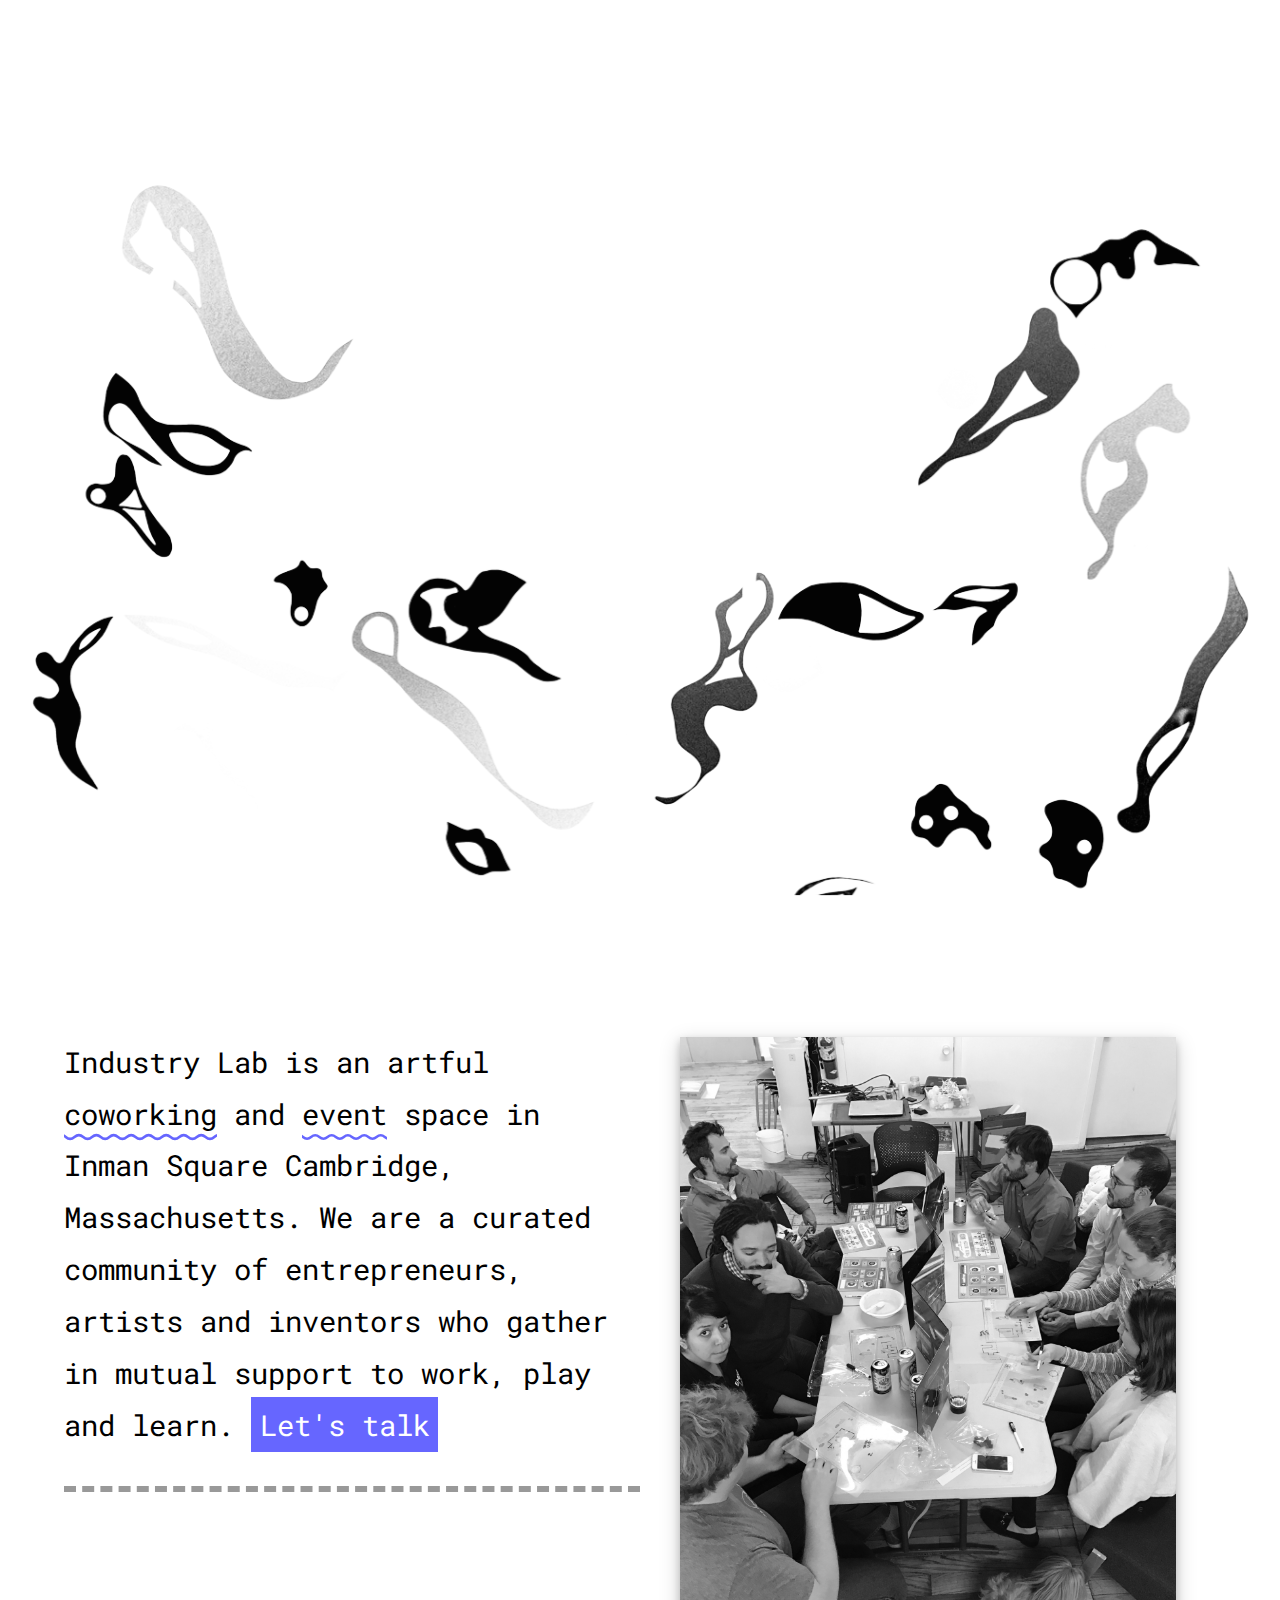
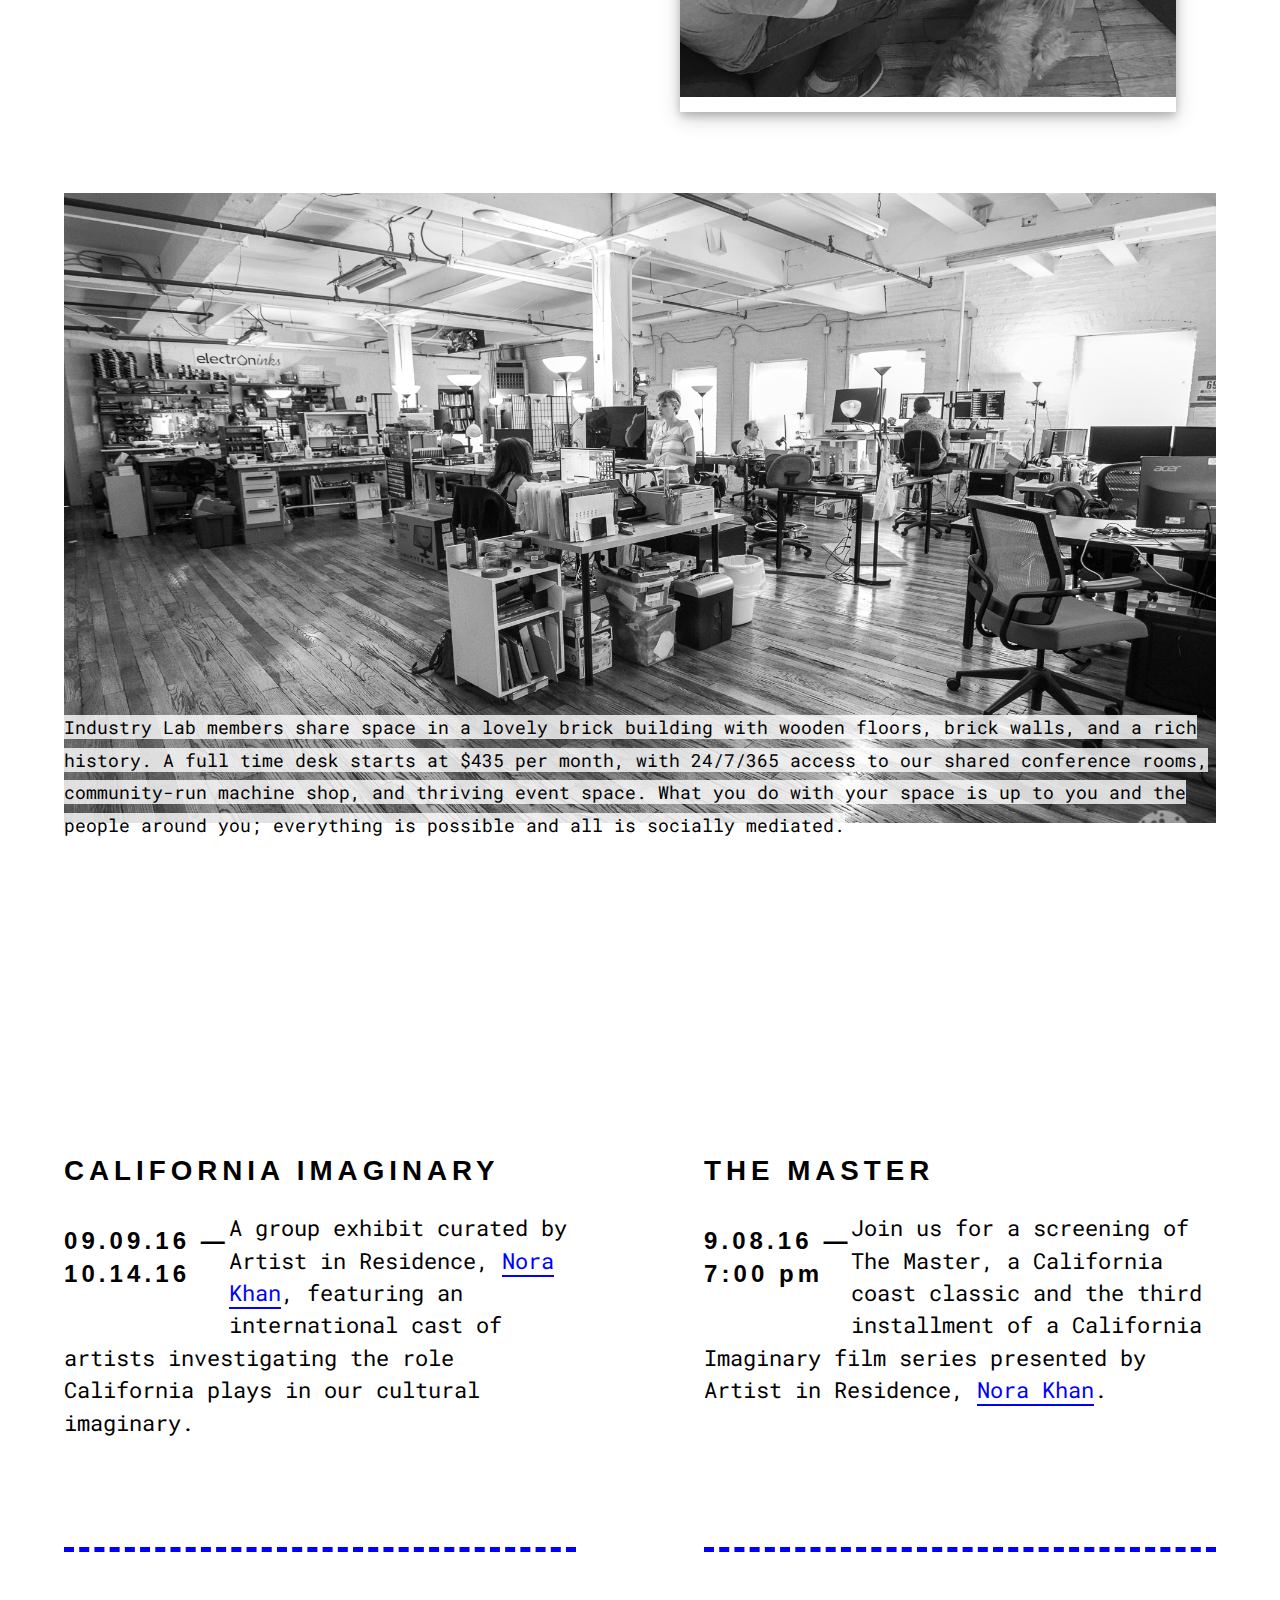
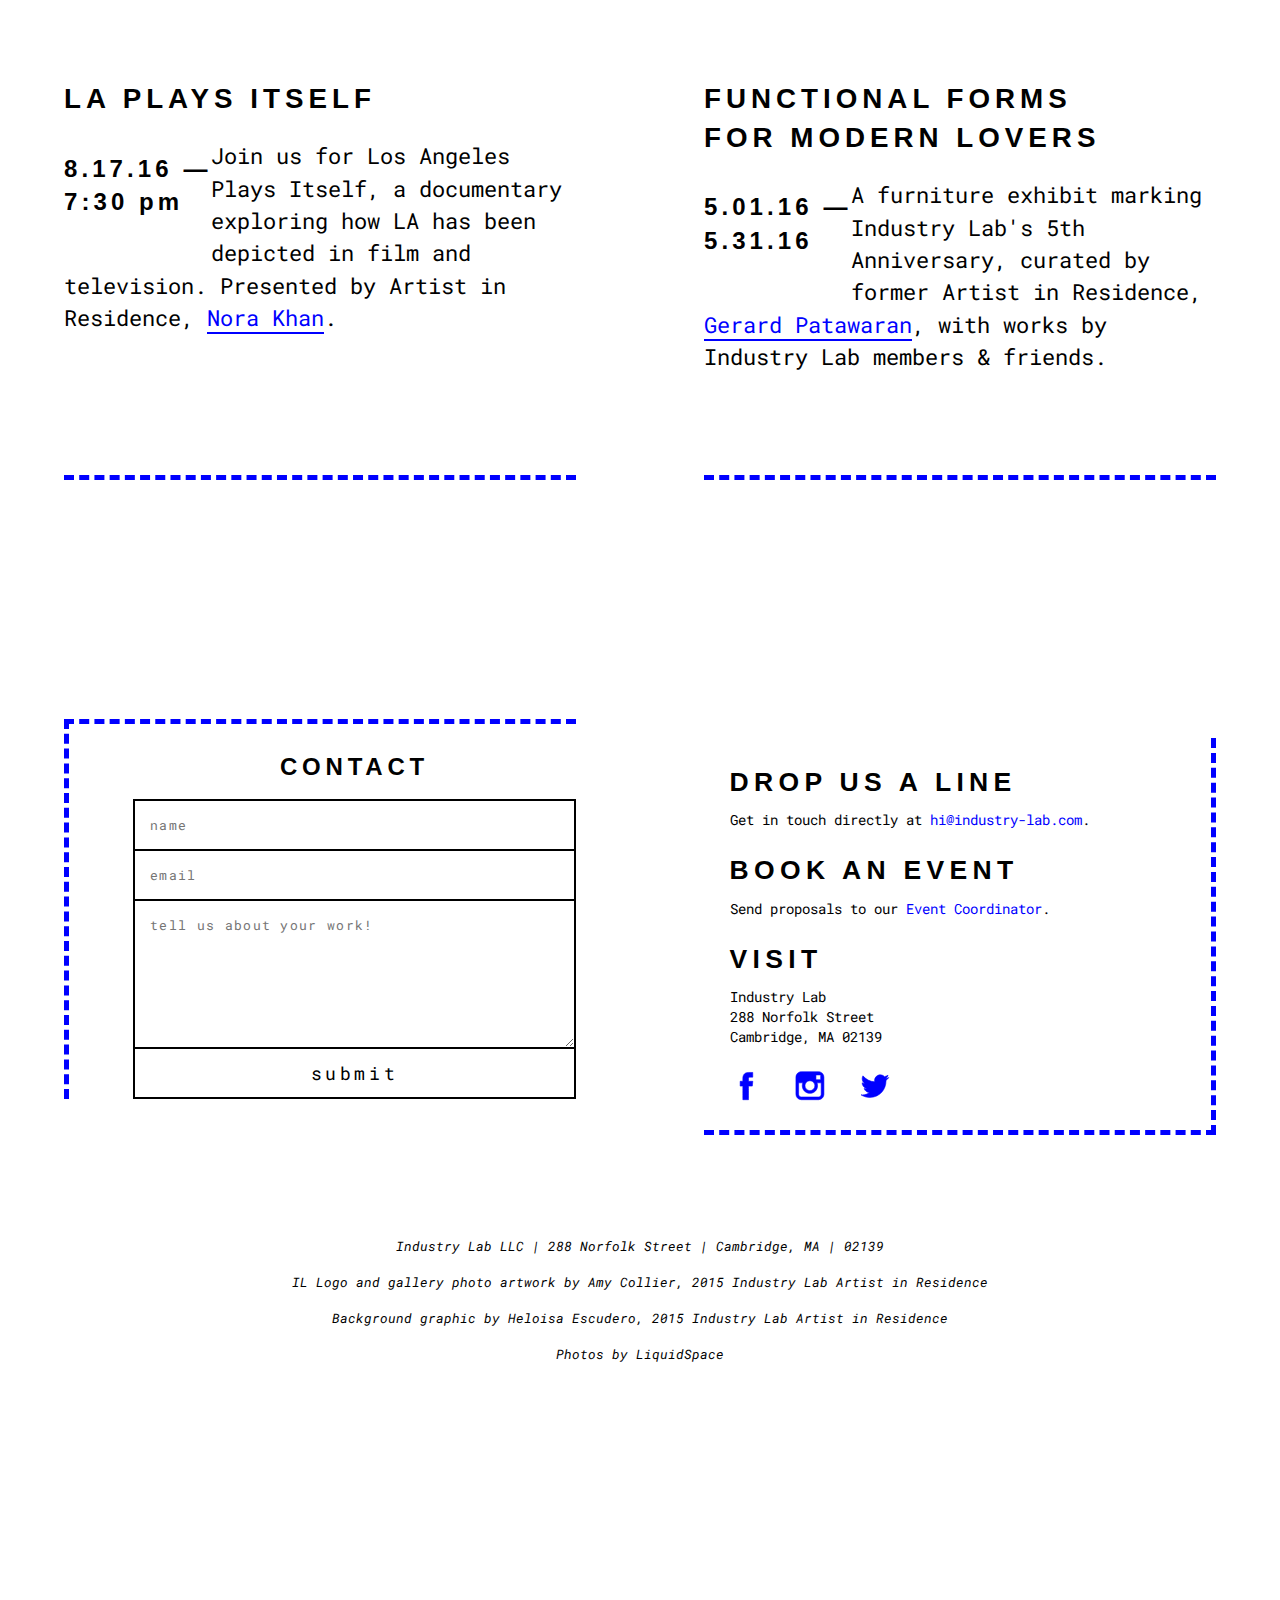
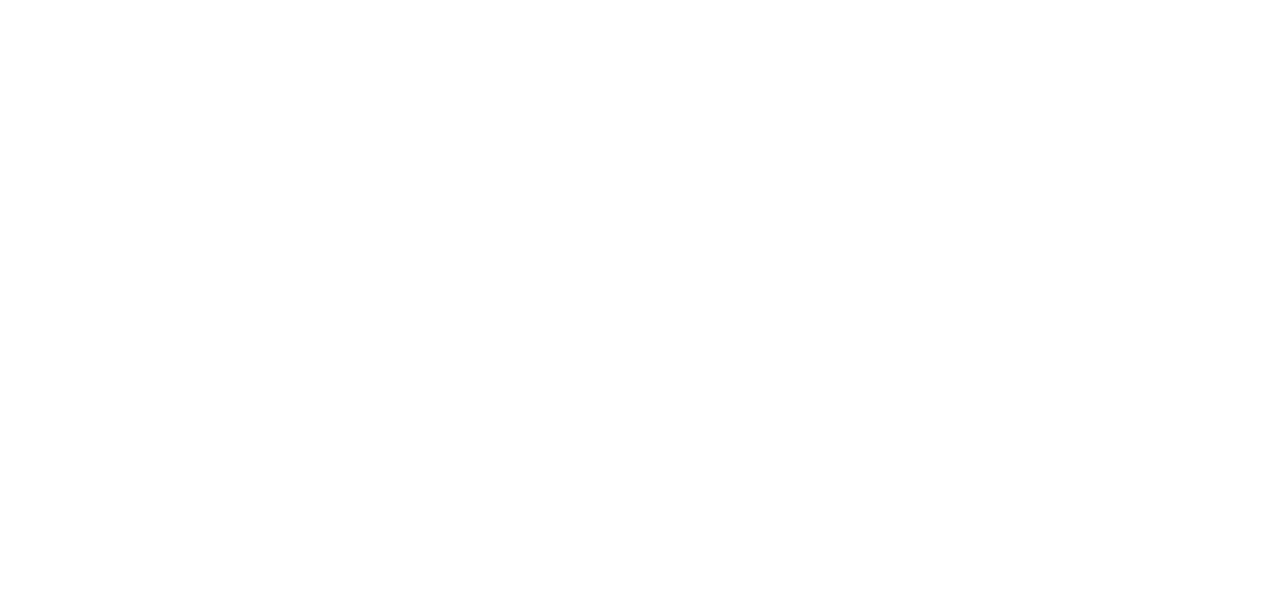
==== index.html @ 2b35847a "coworking image addition" ====
<!DOCTYPE html>
<html lang="en">
<head>
	<meta name="viewport" content="initial-scale=1">
	<meta charset="utf-8">
	<meta name="description" content="Industry Lab">
	<meta name="keywords" content="coworking, events, art">
	
	<title>Industry Lab</title>

	<!-- external CSS link -->
	<link href="https://fonts.googleapis.com/css?family=Roboto+Mono:400,400i,700,700i" rel="stylesheet">
	<link rel="stylesheet" href="css/slick.css">
	<link rel="stylesheet" href="slick/slick-theme.css">

	<link rel="stylesheet" href="css/lightbox.css">
	<link rel="stylesheet" href="css/normalize.css">
	<link rel="stylesheet" href="css/style.css">


	<script src="https://code.jquery.com/jquery-3.1.1.min.js"></script>
	<script type="text/javascript" src="js/main.js"></script>
</head>
<body id="bodyHome">

	<!-- HOME ANIMATION -->

	<section id="svgTrace">

		<svg href="index.html" version="1.1" id="Layer_1" xmlns="http://www.w3.org/2000/svg" xmlns:xlink="http://www.w3.org/1999/xlink" x="0px" y="0px"
		viewBox="0 0 1028.8 710.5"  xml:space="preserve">
		<style type="text/css">
			.st0{display:none;fill:#010101;}
			.st1{fill:#FFFFFF;}
		</style>
		<g id="black_logo">
			<g id="XMLID_1_">
				<g>
					<path class="path" fill="none" stroke="black" d="M509.1,305.9l-56.5,33l0,143.2h0l56.5-33h0V305.9L509.1,305.9z M515.2,458l-67.8,39.6l0,0.1l-72.7-42.5l0-0.1l-0.1-160.6
					l140-81.8l0,0l72.5,42.4v77.6l0,0l67.1,39.2V455L582,497.1L515.2,458z M513.9,224.8L458,257.5l56.4,32.9l55.9-32.7v0L513.9,224.8
					L513.9,224.8z M643.4,448.7v-65.4l-56.4,33v65.4v0L643.4,448.7L643.4,448.7z M581.5,407l55.7-32.6l-56-32.7l-55.7,32.6l0,0
					L581.5,407z M576.3,332.1l0-65.5l-56.5,33l0,0v65.6L576.3,332.1z M576.3,481.3v-64.9l-56.4-33v64.9l0,0l0,0.1v-0.1L576.3,481.3z
					M447,329.7l56.6-33.1l-56.3-32.9l-56.7,33.1L447,329.7z M441.9,482.1v-143l-56.4-33v0v142.9L441.9,482.1L441.9,482.1z"/>
				</g>
			</g>
		</g>
		</svg>
	</section>

	<!-- ABOUT -->

	<section id="containerCoworking" class="layer">

	<section id="coworkingHeader">
		<div class="condensedNav clearfix homeCondensedNav"><h5>ME<br>NU</h5></div>
			<nav class="horizontalNav">
				<ul>
					  <a class="mobile-menu-toggle js-toggle-menu hamburger-menu" href="#">
    					<span class="menu-item"></span>
    					<span class="menu-item"></span>
    					<span class="menu-item"></span>
 					 </a>
					<div id="mobileNav">
						<a id="mobileNavAbout">ABOUT</a>
						<a id="mobileNavCoworking">COWORKING</a>
						<a id="mobileNavEvents">EVENTS</a>
						<a id="mobileNavContact">CONTACT</a>		
					</div>
					
						<li><a id="navContact">CONTACT</a></li>
						<li><a id="navEvents">EVENTS</a></li>
						<li><a id="navCoworking">COWORKING</a></li>
						<li><a id="navAbout" class="activeNav">ABOUT</a></li>
						<a href="index.html"><img class="logoHome" id="aboutLogo" src="images/IL.svg" alt="Industry Lab Logo"></a>

				</ul>
			</nav>

			
		</div> 	
	</section> 


		<section class="coworkingAbout">
			<div id="aboutSectionEntry">
				<p>Industry Lab is an artful <a class="underline" id="underlineCoworking">coworking</a> and <a class="underline" id="underlineEvents">event</a> space in Inman Square Cambridge, Massachusetts. We are a curated community of entrepreneurs, artists and inventors who gather in mutual support to work, play and learn. <a id="homeContactLink">Let's talk</a></p>
				
				<!-- <div class="aboutCarousel">
					<img src="images/electroninks.jpg"></img>
					<img src="images/robot.jpg"></img>
					<img src="images/shop.jpg"></img>
					<img src="images/trees5.jpg"></img>
					<img src="images/event.jpg"></img>
				</div> -->

				<div id="aboutImage">
					<!-- <img src="images/trees5.jpg"> -->
					<a href="images/game.jpg" data-lightbox="gameImage"><img id="game" src="images/game.jpg"></a>

				</div>
			</div>

		
		</section>


	<!-- COWORKING -->

	<a href="index.html"><img class="logoHome" id="logoHomeCoworking" src="images/IL.svg" alt="Industry Lab Logo"></a>
	<div class="condensedNav clearfix homeCondensedNav"><h5>ME<br>NU</h5></div>

	<div id="containerHomeCoworking">

		<section id="coworkingBody">
			<div class="filter">
				<section class="coworkingAbout">
				<div id="coworkingPhotos" class="clearfix">
						<!-- <a class="grid" data-lightbox="coworking" href="images/2B.jpg"><img src="images/2B.jpg"></a> -->
		
				</div>
					<!-- <h3>COWORKING</h3> -->
					<p id="coworkingSectionEntry" class="clearfix"><span>Industry Lab members share space in a lovely brick building with wooden floors, brick walls, and a rich history. A full time desk starts at $435 per month, with 24/7/365 access to our shared conference rooms, community-run machine shop, and thriving event space. What you do with your space is up to you and the people around you; everything is possible and all is socially mediated.</span></p>		

					<p id="mobileCoworkingSectionEntry"><span>Industry Lab members share space in a lovely brick building with wooden floors, brick walls, and a rich history.</span>
					<p id="mobileCoworkingSectionEntryTwo">
					A full time desk starts at $435 per month, with 24/7/365 access to our shared conference rooms, community-run machine shop, and thriving event space. What you do with your space is up to you and the people around you; everything is possible and all is socially mediated.</p></p>		

				</section>
			</div>
		</section>
	</div>



	<!-- EVENTS -->

	<section id="eventsBody">
		<a href="index.html"><img class="logoHome" id="eventsLogo" src="images/IL.svg" alt="Industry Lab Logo"></a>
		<div class="condensedNav clearfix homeCondensedNav"><h5>ME<br>NU</h5></div>
		
		<div id="containerEvents">
			<img class="eventsFlyerMobile" src="images/rin1.jpg"></img>
			<div class="eventListing clearfix" id="californiaImaginary">
				<h2><a class="eventTitle firstEvent" href="https://www.facebook.com/events/1781227635491057/" target="_blank">CALIFORNIA IMAGINARY</a></h2>
				<h3>09.09.16 &mdash; <br> 10.14.16</h3>
				<p>A group exhibit curated by Artist in Residence, <a id="eventArtist" href="https://noranahidkhan.com/" target="_blank">Nora Khan</a>, featuring an international cast of artists investigating the role California plays in our cultural imaginary.</p>	
			</div>

			<img class="eventsFlyerMobile" src="images/rin1.jpg"></img>
			<div class="eventListing clearfix" id="master">
				<h2><a class="eventTitle" href="https://www.facebook.com/events/892558934221213/" target="_blank">THE MASTER</a></h2>
				<h3>9.08.16 &mdash; <br>7:00 pm</h3>
				<p>Join us for a screening of The Master, a California coast classic and the third installment of a California Imaginary film series presented by Artist in Residence, <a id="eventArtist" href="https://noranahidkhan.com/" target="_blank">Nora Khan</a>.</p>
			</div>

			<img class="eventsFlyerMobile" src="images/rin1.jpg"></img>
			<div class="eventListing clearfix" id="laPlays">
				<h2><a class="eventTitle" href="https://www.facebook.com/events/134203503686834/" target="_blank">LA PLAYS ITSELF</a></h2>
				<h3>8.17.16 &mdash; <br>7:30 pm</h3>
				<p>Join us for Los Angeles Plays Itself, a documentary exploring how LA has been depicted in film and television. Presented by Artist in Residence, <a id="eventArtist" href="https://noranahidkhan.com/" target="_blank">Nora Khan</a>. </p>
			</div>
			
			<img class="eventsFlyerMobile" src="images/rin1.jpg"></img>
			<div class="eventListing clearfix lastEvent" id="functionalForms">
				<h2><a class="eventTitle" href="https://www.facebook.com/events/167860786946107/" target="_blank">FUNCTIONAL FORMS <br>FOR MODERN LOVERS</a></h2>
				<h3>5.01.16 &mdash; <br> 5.31.16</h3>
				<p>A furniture exhibit marking Industry Lab's 5th Anniversary, curated by former Artist in Residence, <a id="eventArtist" href="http://gerardpatawaran.com/" target="_blank">Gerard Patawaran</a>, with works by Industry Lab members &amp; friends.</p>
			</div>
		</div>
	</section>

	<!-- CONTACT -->

	<section id="contactBody">

		<a href="index.html"><img class="logoHome" id="contactLogo" src="images/IL.svg" alt="Industry Lab Logo"></a>
		<div class="condensedNav clearfix homeCondensedNav"><h5>ME<br>NU</h5></div>

			<section id="contactForm">

				<form id="form" method="POST" target="no-target" class="topBefore">
					<h1>CONTACT</h1>	
					<input id="name" type="text" placeholder="name">
					<input id="email" type="text" placeholder="email">
					<textarea id="message" type="text" placeholder="tell us about your work!"></textarea>
					<div id="submitBox">
						<input id="submit" type="submit" value="submit"></input>
					</div>
					<iframe src="#" id="no-target" name="no-target"></iframe>
				</form>
			</section>


		<section id="contactInfo" class="clearfix">
			<h2>DROP US A LINE</h2>
			<p>Get in touch directly at <a href="mailto:hi@industry-lab.com">hi@industry-lab.com</a>.</p>

			<h2>BOOK AN EVENT</h2>
			<p>Send proposals to our <a href="mailto:ellie@industry-lab.com">Event Coordinator</a>.</p>

			<h2>VISIT</h2>
			<p id="visit">Industry Lab <br> 288 Norfolk Street <br> Cambridge, MA 02139</p>

			<a href="https://www.facebook.com/industrylab"><img class="social" src="images/facebook.svg" target="_blank"></a>
			<a href="instagram.com/industry.lab"><img class="social" src="images/instagram.svg" target="_blank"></a>
			<a href="https://www.twitter.com/industrylab"><img class="social" src="images/twitter.svg" target="_blank"></a>
		</section>

	</section>

		<footer class="clearfix">
			<h4>Industry Lab LLC | 288 Norfolk Street | Cambridge, MA | 02139</h4>
			<h4>IL Logo and gallery photo artwork by Amy Collier, 2015 Industry Lab Artist in Residence</h4>
			<h4>Background graphic by Heloisa Escudero, 2015 Industry Lab Artist in Residence</h4>
			<h4>Photos by LiquidSpace</h4>
		</footer>

	<script type="text/javascript" src="js/slick.min.js"></script>
	<script src ="js/jquery.waypoints.min.js"></script>
	<script src="js/jquery.scrollTo.min.js"></script>
	<script src="js/lightbox.js"></script>
</body>
</html>
---- css/style.css ----
/* 
Project Name: IL Site -- REVISION 1
Client: Industry Lab
Author: Anna Cataldo
*/



/******************************************
/* COWORKING IMAGE HOVER               
/*******************************************/


/*@keyframes imageHover {
  100% { transform: scale(.5); }
}*/
#linkImageHover {
  color:blue;
  transition:all .2s ease;
}
#linkImageHover:hover {
    position: relative;
    transition:all .2s ease;
    transform:scale(.2);
}
#linkImageHover:hover:after {
    content: url(../images/IL-2B.jpg);  
    opacity:1;
    position: absolute;
    left: -100px; /* change this value to one that suits you */
    top: -50px; /* change this value to one that suits you */
    animation: imageHover .5s ease-in;
    /*transition: all .2s ease;*/

}
.grid {
  position: relative;
  clear: both;
  margin: 0 auto;
  padding: 1em 0 4em;
  max-width: 1000px;
  list-style: none;
  text-align: center;
  display:inline;
}

/* Common style */
.grid figure {
   position: relative; 
  float: left;
  margin: 10px 1%;
  height: auto;
  text-align: center;
  width:48%;
}

.grid figure img {
  position: relative;
  display: block;
  min-height: 100%;
  max-width: 100%;
}

.grid figure figcaption {
  padding: 2em;
  -webkit-backface-visibility: hidden;
  backface-visibility: hidden;
}

.grid figure figcaption,
.grid figure figcaption > a {
  position: absolute;
  top: 0;
  left: 0;
  width: 100%;
  height: 100%;
}


.grid figure h2 {
  word-spacing: -0.15em;
  font-weight: 300;
  text-transform:uppercase;
}

.grid figure h2 span {
  font-weight: 800;
}

.grid figure p {
  letter-spacing: .01em;
  background-color:rgba(255,255,255,.7);
}



/******************************************
/* SETUP                   
/*******************************************/

/* Box Model Hack */
* {
 -moz-box-sizing: border-box; /* Firexfox */
 -webkit-box-sizing: border-box; /* Safari/Chrome/iOS/Android */
 box-sizing: border-box; /* IE */
}

/* Clear fix hack */
.clearfix:after {
 content: ".";
 display: block;
 clear: both;
 visibility: hidden;
 line-height: 0;
 height: 0;
}

.clear {
	clear: both;
}

.alignright {
	float: right; 
	padding: 0 0 10px 10px; /* note the padding around a right floated image */
}

.alignleft {
	float: left; 
	padding: 0 10px 10px 0; /* note the padding around a left floated image */
}

/******************************************
/* BASE STYLES                   
/*******************************************/

body {
 color: #000;
 font-size: 12px;
 line-height: 1.4;
 font-family: Helvetica;
 font-family: 'Roboto Mono', monospace;
 overflow: auto;
}

/******************************************
/* UNIVERSAL               
/*******************************************/

/* Center the container */
#container {
	width: 100%;
	margin: auto;
}

h1, h2, h3 {
  font-family:Helvetica;
}

a {
 text-decoration: none;
 /*   color: blue;*/
 color:white;
}

li {
 float: right;
 margin: 2%;
 padding: 1%;
 font-size: 1.3em;
 letter-spacing: .3em;
}

.activeNav {
  border-bottom: 2px solid blue;
  padding-bottom: 5%;

}
button:hover {
  background-color: blue;
  color: white;
}

button {
  text-decoration: none;
  font-size: 1.3em;
  letter-spacing: .3em;
  color: blue;
  background-color: white;
  border: 2px solid blue;
  padding: 1%;
  margin: 2%;
}

p {
  font-family:"Roboto Mono";
}

#eventsLogo, #logoHomeCoworking, #contactLogo{
  visibility: hidden;
  height:0;
  margin-top:5%;
}


.dropNav {
  font-family: Helvetica;
  text-transform: lowercase;
  background: black;
  color: white;
  width: 50%;
  height: 100%;
  position: fixed;
  right: 0;
  z-index: 1;
  transition: .8s;
  transition-delay: none;
}

.dropNavHome {
  position:absolute;
  margin-top:0;
}

.dropNav ul{
  padding:0;
}

.dropNav li, .drovNav a {
  float: none;
  font-size: 3em;
  color:white;
  border:none;
  margin:7% 10%;
}

.dropNav li:hover{
  border-bottom: 2px solid blue;
}

nav li:hover {
  font-style: italic;
}

.dropNav .condensedNav {
  text-transform: uppercase;
  border: 3px solid white;
  margin-top: 6%;
  margin-left:78%;

}

#containerArts .dropNav .condensedNav, #coworkingHeader .dropNav .condensedNav, #eventsHeader .dropNav .condensedNav {
  margin-left:78%;

}

.dropNav .condensedNav:hover{
  color: black;
  background-color:white;
  border: 2px solid black;
}


.condensedNav{
  font-family: Helvetica;
  width: 65px;
  height: 60px;
  margin: 3% 0%;
  padding: 10px;
  border: 3px solid black;
  letter-spacing: .9em;
  font-size: 1.3em;
  font-weight: bold;
  float: left;
  margin-left: 74%;
  display:block;
}

.condensedNav h5{
  margin: 0;
  font-size: 1em;
}

.condensedNav:hover {
  color: white;
  background: black;
  border: 3px solid black;
}

.homeCondensedNav{
  visibility: hidden;
}

#mobileNav {
   background-color: #222222;
  display: none;
  list-style: none;
  margin: 0;
  padding: 0;
  position: absolute;
  top: 100px;
  width: 105%;
  left:0;
  height:100vh;
}

#mobileNav a {
  color: white;
  display: block;
  padding: 7% 0;
  text-align: center;
  font-size:3.4em;
  letter-spacing:.2em;
  border-bottom:4px dashed #222222;
  text-decoration: none;
  -webkit-transition: all 0.3s ease-in-out;
  transition: all 0.3s ease-in-out;
}

#mobileNav a:hover {
  border-bottom:4px dashed blue;
  font-style:italic;

  transform:translateX(20px);
  transition:all .3s ease;
}

.hamburger-menu {
  display: none;
  height: 100px;
  padding: 35px 25px;
  -webkit-transition: all 0.3s ease-in-out;
  transition: all 0.3s ease-in-out;
}
.hamburger-menu:hover {
  cursor: pointer;
}
.hamburger-menu .menu-item {
  background: black;
  display: block;
  height: 3px;
  margin: 0 0 10px;
  -webkit-transition: all 0.3s ease-in-out;
  transition: all 0.3s ease-in-out;
  width: 40px;
}
.hamburger-menu.open .menu-item {
  margin: 0 0 5px;
}
.hamburger-menu.open .menu-item:first-child {
  -webkit-transform: rotate(45deg);
          transform: rotate(45deg);
  -webkit-transform-origin: 10px;
          transform-origin: 10px;
}
.hamburger-menu.open .menu-item:nth-child(2) {
  opacity: 0;
}
.hamburger-menu.open .menu-item:nth-child(3) {
  -webkit-transform: rotate(-45deg);
          transform: rotate(-45deg);
  -webkit-transform-origin: 8px;
          transform-origin: 8px;
}



.mobileNavOpen {
  visibility:visible;
}

.hiddenNav{
  right: -100%;
  transition: 1s;
  transition-delay: .1s;

}

.logoHome {
  transition: all .2s ease;
  float: left;
  width: 15%;
  margin-top:-3%;
  margin-left:-2.5%;
}

.logoHome:hover {
  transform:scale(1.2) rotate(15deg);
  transition: all .2s ease;
}

.underline {
  background-image: url("../images/curve.svg");
  background-position: -.4em .8em;
  background-size: 160% 50%;
  background-repeat: repeat-x;
  padding-bottom: 1.3em;
  color:black
}

.underline:hover, .underline:focus {
 animation: underline none 3.5s linear infinite;
 color:black;
}

@keyframes underline {
 0% {background-position: -.4em .8em}
 100%{background-position: -240px .8em}
}

#underlineEvents {
 background-size: 270% 50%;
}

#underlineCowork{
 background-size: 150% 50%;
}

#underlineAir {
  background-size: 200% 50%;
}




/******************************************
/* HOME              
/*******************************************/


#bodyHome {
  background-image: url("../images/heloisa.png");
  background-size:100%;
  background-attachment:fixed;
}

#svgTrace {
  overflow:hidden;
  height:100vh;

}

svg {
  margin: -40%;
  transform:scale(.8);

}

.path {
  stroke-dasharray: 1000;
  stroke-dashoffset: 1000;
  animation: dash 1.5s ease-in forwards;
  stroke-width:3px;
  stroke-linecap: round;
  stroke-linejoin:round;
}

@keyframes dash {
  to {
    stroke-dashoffset: 0;
  }
}

.aboutCarousel {
  width:45%;
  float:right;
  display:inline;
  height:85vh !important;
  overflow:hidden;
  margin-top:8%;
}

.slick-prev, .slick-next, .slick-dots {
  display:none !important;
}

#aboutImage {
  width:43%;
  overflow:hidden;
  height: 75vh;
  margin: 0 auto;
  box-shadow: 0 4px 8px 0 rgba(0, 0, 0, 0.2), 0 6px 20px 0 rgba(0, 0, 0, 0.19);

}

#aboutImage img {
  width:170%;

}

#game{
  width:100% !important;
  filter: grayscale();
  transition: all .3s ease;
}

#game:hover {
  filter: none;
  transform:scale(1.08);
  transition: all .3s ease;
}


/******************************************
/* COWORKING                
/*******************************************/

.horizontalNav {
  position:fixed;
  top:0;
  right:10px;
  height:100px; 
  width:100%;
  z-index:9999;
  background-color:rgba(255,255,255,.7);
  display: none;
  font-family:'Roboto Mono';
  text-transform:lowercase;
  padding: .5% 3% 0 0;
}

.horizontalNav li {
  padding-top:0;
  margin-top:1%;
}

.horizontalNav li a {
color:black;
letter-spacing: .12em;
transition: all .05s ease;
}

.horizontalNav li:hover {
 font-style:normal;
}

.horizontalNav li a:hover {
  color:grey
  letter-spacing: .13em;
  border-bottom: 2px dashed blue;
  padding-bottom: 5%;
  transition: all .05s ease;
}

.coworkingAbout {
  height:100vh;
}
.layer {
  background-color: rgba(255,255,255, 0.8);
  height:500vh;
}

#containerCoworking h1 {
  font-size: 4em;
  letter-spacing: .3em;
  text-align: center;
  margin-top: 0;
}

#aboutSectionEntry {
  color:black;
  height:100vh;
}

#aboutSectionEntry a:hover {
  font-style:italic;
  letter-spacing: .013em;
}


.coworkingAbout {
  width: 90%;
  margin: 0 auto;
  margin-bottom:5%;
  height:85vh;
}

.coworkingAbout h2{
  font-size: 2.5em;
  letter-spacing: .5em;
  margin:-5%;
}

#membershipLabel {
  width: 85%;
}



.coworkingAbout p, .coworkingAbout h3{
  /*font-size: 2.2em;*/
  font-size:1.5em;
 /* width: 70%;*/
  padding-bottom: 3%;
  font-family:"Roboto Mono";
  line-height: 1.8em;
  margin: 0 auto;
  /*float:right;*/
  /*margin-top:-1%;*/
  padding-top:45%;

}

.coworkingAbout h3 {
  font-family:Helvetica !important;
  font-size: 2.4em !important;
  letter-spacing: .18em;
  margin-top:.5%;
}


.coworkingAbout #aboutSectionEntry p{
  width:50%;
  float:left;
  font-size:2.4em;
  padding-bottom:3%;
  border-bottom: 6px dashed rgba(0,0,0,.4);
  line-height:1.8em;
  padding-top:0;
}

  #mobileCoworkingSectionEntry, #mobileCoworkingSectionEntryTwo {
    display:none;
  }

.aboutSections {
  float:left;
  margin: 5% auto;
  margin-bottom:0;
}

.join {
  width: 20%;
}

#coworkingFooter button {
  float: right;
  margin-top: 3.5%;
}

#homeContactLink {
  width: 20%;
  height: 30px;
  background:rgba(0,0,255,.6);
  color:white;
  padding:1.5%;
}

#space {
  width:56%;
  float:left;
  font-size:1.3em;
  overflow-y:hidden;
}

.coworkingAbout #space p {
  line-height:1.7em;
}

#coworkingBody .coworkingAbout p span{
  background-color: rgba(255,255,255,.8);

}

.coworkingImage{
  opacity:0.2;
  transition: all .3s ease;
  width:30%;
  float:right;
  right:5%;
  position:absolute;
  box-shadow: 0 4px 8px 0 rgba(0, 0, 0, 0.2), 0 6px 20px 0 rgba(0, 0, 0, 0.19);
}

#coworkingBody .coworkingAbout {
  background-image:url("../images/2B-grey.jpg");
  background-position: 50%;
  background-size:cover;
  margin:10% auto;
  /*filter:grayscale(100%);*/
  transition: all .3s ease;
  height: 70vh;

}


.coworkingImageHover a {
  color:black;
}

.coworkingImageHover:hover .coworkingImage {
  opacity: 1;
  z-index:10000;
  transition: all .3s ease;
  transform: translateX(-10%) scale(1.3);
}

#industryLab {
  background-size: 140% 50%;
}

#deskImg {
  right:15%;
  margin-top:-5%;
}

#desk {
  background-size: 400% 50%;
}

#eventImg {
  right: 10%;
  margin-top:-15%;
}

#confImg {
 right:2%;
  margin-top:-20%;
}

#conference {
  background-size: 120% 50%;
}




/******************************************
/* EVENTS                
/*******************************************/


.eventsFlyerMobile {
  display:none;
/*  background-image:url("../images/rin1.jpg");
  background-size:cover;
  background-position:center center;*/
  height:35vh;
  width:90%;
  margin:0 auto;
  clear:both;
}


#containerEvents h1{
  text-align: center;
  font-size: 4em;
  letter-spacing: .3em;
  margin-top:0;
}

.eventListing, .summary {
  margin: 5%;
  border-bottom: 5px dashed blue;
  padding-bottom: 5%;
  width: 40%;
  float:left;
  height:400px;
}

.eventListing p, .description{
  font-size:1.8em;
  font-family:"Roboto Mono";
  line-height:1.5em;
}

.eventTitle{
  font-size: 2.6em;
  letter-spacing: .18em;
  color:black;
}

.eventTitle:hover {
  font-style: italic;
  color:blue;
}

#containerEvents h3, .date {
  font-size: 2em;
  letter-spacing: .17em;
  float:left;
}

#containerEvents h2{
  font-size: .89em;
  letter-spacing: .3em;
  margin-top:0;
}

#eventArtist {
  color:blue;
  border-bottom: 2px solid blue;
}

#eventArtist:hover{
 font-style: italic;
}

#eventArtist:hover{
 font-style: italic;
}

/******************************************
/* CONTACT                
/*******************************************/

#form {
  width: 40%;
  float: left;
  margin: 5%;
  border-top: 5px dashed blue;
  border-left: 5px dashed blue;
  padding: 2% 0 0 5%;
  margin-top:3%;
}

#form h1{
  letter-spacing: .2em;
  text-align:center;
  font-family:Helvetica;
  font-size:2em;
}

input, textarea{
  font-size: 1.1em;
  letter-spacing: .1em;
  width: 100%;
  height: 50px;
  padding: 0px 15px 0px 15px;
  outline: none;
  border: solid 2px;
  border-bottom: none;
  
  transition: all 0.3s ease-in-out;
  -webkit-transition: all 0.3s ease-in-out;
  -moz-transition: all 0.3s ease-in-out;
  -ms-transition: all 0.3s ease-in-out;
}


input:hover, textarea:hover {
  background: rgb(220,220,220);
}

#form textarea {
  height: 150px;
  padding: 15px;
  border: solid 2px;
  font-family: "Roboto Mono";
}

#form input{
  font-family:"Roboto Mono";
}

#submit {
  width: 100%;
  font-size: 1.5em;
  letter-spacing: .2em;
  font-family:"Roboto Mono";
  background-color:white;
  outline:none;
  cursor: pointer;
  border: solid 2px;
  border-top: none;
}

#submit:hover {
  color: white;
  background: blue;
  border: solid 2px black;
  border-top: none;
  font-style: bold;
  font-style: italic;
}

iframe {
  display:none;
}
.arrow-right {
  width: 0; 
  height: 0; 
  border-top: 20px solid transparent;
  border-bottom: 20px solid transparent;
  border-left: 20px solid red;
  float: left;
  margin-right: 4%;
  transition-duration: .2s;
}

#contactInfo {
  float: left;
  width: 40%;
  margin: 5%;
  margin-top:4.5%;
  margin-bottom:8%;
  font-size: 1.3em;
  border-right: 5px dashed blue;
  border-bottom: 5px dashed blue;
  padding: 2%;
  padding-bottom:0;

}

#contactInfo h2{
  letter-spacing: .2em;
  margin:0;
  font-size: 1.7em;
  font-family:Helvetica;
}

#contactInfo p{
  margin-top:2%;
  margin-bottom:5%;
  font-family:"Roboto Mono";
  font-size: .9em;
}

#contactInfo #visit{
  margin-bottom:0;
}

#contactInfo a{
  color: blue;
}

#contactInfo a:hover{
  font-style: italic;
}

.social{
  width: 7%;
  margin: 5%;
  margin-left:0;
  transition: all .3s ease;
}

.social:hover{
  transform: rotate(20deg);
  transition: all .3s ease;
  transition-delay:0s;
}

/******************************************
/* COWORKING ALT            
/*******************************************/

#coworkingPhotos{
  width:30%;
  float:left;
}
.grid {
 /* width: 28% !important;
  float:left;*/
  /*display:inline-block !important;*/
  /*clear:none !important;*/
  /*margin: 2% !important;*/
  /*border-bottom: 5px dashed blue;*/
  margin-bottom: 0 !important;
  padding-bottom: 0 !important;
  height:38vh;
}

.grid img {
  width: 75%;
  box-shadow: 0 4px 8px 0 rgba(0, 0, 0, 0.2), 0 6px 20px 0 rgba(0, 0, 0, 0.19);
  transition: all .3s ease;
   -webkit-filter: grayscale(100%);
   -moz-filter: grayscale(100%);
   -ms-filter: grayscale(100%);
   filter: grayscale(100%);
   filter: gray; /* IE 6-9 */
   margin-bottom:4%;
}

.grid img:hover {
  transform:scale(1.15) translateX(40px);
  transition: all .3s ease;
  -webkit-filter: none;
   -moz-filter: none;
   -ms-filter: none;
   filter: none;
}

.grid img:hover .grid {
  opacity: .2;
}

#deskImage{
  margin-right:5%;
}

footer {
  clear:both;
  text-align:center;
  font-style:italic;
  font-size:1.1em;
  background:white;
}

footer h4{
  font-weight:normal;
}

/******************************************
/* MEDIA QUERIES               
/*******************************************/

@media(max-width:2400px) and (min-width:1901px) {

  #mobileCoworkingSectionEntryTwo {
    display:none;
  }
   .coworkingAbout #aboutSectionEntry p {
    font-size:3.5em;
  }
  
   #coworkingBody p{
    width:95%;
    font-size:2.3em;
    padding-top:39%
  }
  #coworkingBody  .coworkingAbout {
    height:100vh
  }
}
@media(max-width:1900px) and (min-width:1600px) {

    #mobileCoworkingSectionEntryTwo {
    display:none;
  }
    .coworkingAbout #aboutSectionEntry p {
    font-size:3.3em;
  }

   #coworkingBody p{
    width:95%;
    font-size:2em;
    padding-top:44%
  }

    #coworkingBody  .coworkingAbout {
    height:100vh
  }
}

@media(max-width:1599px) and (min-width:1450px) {

    #mobileCoworkingSectionEntryTwo {
    display:none;
  }
    .coworkingAbout #aboutSectionEntry p {
    font-size:3.2em;
  }

   #coworkingBody p{
    width:95%;
    font-size:2em;
    padding-top:50%
  }
}

@media(max-width:1449px) and (min-width:1300px) {

    #mobileCoworkingSectionEntryTwo {
    display:none;
  }
    .coworkingAbout #aboutSectionEntry p {
    font-size:2.8em;
  }

     #coworkingBody p{
    width:95%;
    font-size:1.7em;
    padding-top:53%
  }
}

@media(max-width:1299px) and (min-width:1151px) {

    #mobileCoworkingSectionEntryTwo {
    display:none;
  }
    .coworkingAbout #aboutSectionEntry p {
    font-size:2.4em;
  }
}

@media(max-width: 1150px) and (min-width: 1025px) {

    #mobileCoworkingSectionEntryTwo {
    display:none;
  }
  #coworkingBody .coworkingAbout {
  height:90vh;
  margin: 20% auto;
  margin-bottom:0;

  }

 #coworkingBody p{
    padding-top:40%;
    width:95%;
  }
}

@media(max-width: 1024px) and (min-width: 950px)  {

    #mobileCoworkingSectionEntryTwo {
    display:none;
  }
  #bodyHome {
    background-size:120%;
  }

  .logoHome {
    width: 18%;
    margin-left: -4%;
  }
   svg {
    transform:scale(1.2);
    padding-top: 10%;
  }

#coworkingBody .coworkingAbout {
  height:95vh;
  margin: 15% auto;
  margin-bottom:0;

  }
  .coworkingAbout #aboutSectionEntry p {
    font-size:2.3em;
  }

  .coworkingAbout p{
    width:95%;
  }

  .eventListing, .summary {
    height:450px;
  }

  #space {
    font-size: 1.2em;
  }

}

@media(max-width: 949px) and (min-width: 810px) {

    #mobileCoworkingSectionEntryTwo {
    display:none;
  }
  #bodyHome {
    background-size:140%;
  }
 svg {
    transform:scale(1.3);
    padding-top: 12%;
  }

  .coworkingAbout #aboutSectionEntry p {
    font-size: 2.9em;
  width:95%;
}

#aboutImage {
  display:none;
}

  #coworkingBody .coworkingAbout {
  height:100vh;
  margin: 12% auto;
  margin-bottom:0;

  }

 #coworkingBody p{
    padding-top:50%;
    width:95%;
  }

  .logoHome {
    width:20%;
    margin-top:-2%;
    margin-left:-5%;
  }

  #contactInfo h2 {
    font-size: 1.5em;
  }
  .eventListing, .summary {
    height:500px;
  }

  #space {
    font-size:1.1em;
  }

}

@media(max-width: 809px) and (min-width: 705px) {

    #mobileCoworkingSectionEntryTwo {
    display:none;
  }
  #bodyHome {
    background-size:160%;
  }
svg {
    transform:scale(1.5);
    padding-top: 15%;
  }
 .coworkingAbout #aboutSectionEntry p {
  font-size:2.6em;
  width:95%;
}

#aboutImage {
  display:none;
}

  #coworkingBody .coworkingAbout {
  height:100vh;
  margin: 14% auto;
  margin-bottom:0;

  }

 #coworkingBody p{
    padding-top:55%;
    width:95%;
  }

 .coworkingAbout p {
  font-size:1.5em;
 }

#contactInfo h2{
  font-size: 1.5em;
 }

 #containerEvents h2 {
  font-size:.7em;
 }

 #containerEvents h3 {
  font-size: 1.5em;
 }

 .eventListing p {
  font-size: 1.5em;
 }

 .eventListing {
  height:375px;
 }

   .logoHome {
    width:25%;
    margin-top:-5%;
    margin-left:-7.5%;
  }

  .grid {
    width: 90% !important;
  }
}



@media(max-width: 704px) and (min-width: 625px) {

  .layer {
    height:650vh;
  }

    #mobileCoworkingSectionEntryTwo {
    display:none;
  }

  #bodyHome {
    background-size:160%;
  }
 svg {
    transform:scale(1.5);
    padding-top: 20%;
  }

  .coworkingAbout #aboutSectionEntry p {
  font-size:2.5em;
  width:95%;
}

#aboutImage {
  display:none;
}

  #coworkingBody .coworkingAbout {
  height:100vh;
  margin: 18% auto;
  margin-bottom:0;

  }

 #coworkingBody p{
    padding-top:65%;
    width:95%;
    font-size:1.4em;
  }

#contactInfo h2{
  font-size: 1.5em;
 }

 #containerEvents h2 {
  font-size:.7em;
 }

 #containerEvents h3 {
  font-size: 1.5em;
 }

 .eventListing p {
  font-size: 1.5em;
 }

 .eventListing {
  width:90%;
  height:300px;
 }

  .logoHome {
    width:28%;
    margin-top:-5%;
    margin-left:-9%;
  }

  .grid {
    width: 90% !important;
  }

  #form, #contactInfo {
    width: 90%;
  }

  #contactInfo {
    text-align:right;
    padding-right:5%;
  }
}

@media(max-width: 624px) and (min-width: 557px) {

    .layer {
    height:630vh;
  }

    #mobileCoworkingSectionEntryTwo {
    display:none;
  }

  #bodyHome {
    background-size:160%;
  }
 svg {
    transform:scale(1.5);
    padding-top: 20%;
  }

  .coworkingAbout #aboutSectionEntry p {
  font-size:2.3em;
  width:90%;
  padding-bottom:7%;
 }  

 #coworkingBody .coworkingAbout {
  height:100vh;
  margin: 18% auto;
  margin-bottom:0;

  }

 #coworkingBody p{
    padding-top:70%;
    width:95%;
    font-size:1.4em;
  }

#aboutImage {
  display:none;
}
#contactInfo h2{
  font-size: 1.5em;
 }

 #containerEvents h2 {
  font-size:.7em;
 }

 #containerEvents h3 {
  font-size: 1.5em;
 }

 .eventListing p {
  font-size: 1.5em;
 }

 .eventListing {
  width:90%;
  height:300px;
 }

  .logoHome {
    width:30%;
    margin-top:-13%;
    margin-left:-9%;
  }

  .grid {
    width: 90% !important;
  }

  #form, #contactInfo {
    width: 90%;
  }

  #contactInfo {
    text-align:right;
    padding-right:5%;
  }
}


@media(max-width: 556px) and (min-width: 480px) {

    #mobileCoworkingSectionEntryTwo {
    display:none;
  }
.horizontalNav li {
  visibility:hidden;
}

  svg {
    transform:scale(1.5);
    padding-top: 30%;
  }

  #coworkingBody .coworkingAbout {
  height:100vh;
  margin: 18% auto;
  margin-bottom:0;

  }

 #coworkingBody p{
    padding-top:70%;
    width:95%;
    font-size:1.4em;
  }
   #bodyHome {
    background-size:300%;
  }

  .layer {
    height:640vh;
  }

  .coworkingAbout #aboutSectionEntry p {
  font-size:2em;
  width:90%;
  padding-top: 10%;
  padding-bottom:10%;
 }  

 #aboutImage {
  display:none;
}

  #coworkingBody .coworkingAbout p {
  width: 90%;
}

#coworkingBody .coworkingAbout p span{
  background-color: rgba(255,255,255,.8);
}

#contactInfo h2{
  font-size: 1.5em;
 }

 #containerEvents h2 {
  font-size:.7em;
 }

 #containerEvents h3 {
  font-size: 1.5em;
 }

 .eventListing p {
  font-size: 1.5em;
 }

 .eventListing {
  width:90%;
  height:300px;
 }

  .logoHome {
    width:50%;
    margin-top:-15%;
    margin-left:-20%;
  }

  .grid {
    width: 90% !important;
  }

  #form, #contactInfo {
    width: 90%;
    padding-top:5%;

  }

  #contactInfo {
    text-align:right;
    padding-right:5%;
  }

  footer {
    padding: 0 4%;
  }

  .hamburger-menu {
  display: inline-block;
  float:right;

}
}
@media(max-width: 479px) and (min-width: 450px) {

    #mobileCoworkingSectionEntryTwo {
    display:none;
  }

.horizontalNav li {
  visibility:hidden;
}

  #bodyHome {
    background-size:300%;
  }

  .layer {
    height:640vh;
  }

  svg {
    transform:scale(1.5);
    padding-top: 30%;
  }

  .coworkingAbout #aboutSectionEntry p {
  font-size:1.8em;
  width:90%;
  padding-top: 10%;
  padding-bottom:10%;
 }  

 #aboutImage {
  display:none;
}

#coworkingBody  .coworkingAbout {
  background-position: center center;
  height:100vh;

 }

#coworkingBody .coworkingAbout p {
  width: 90%;
  font-size:1.3em;
  line-height:2em;
  padding-top:70%;
    margin-bottom:25%;
}

#coworkingBody .coworkingAbout p span{
  background-color: rgba(255,255,255,.8);
}


#contactInfo h2{
  font-size: 1.5em;
 }

 #containerEvents h2 {
  font-size:.7em;
 }

 #containerEvents h3 {
  font-size: 1.5em;
 }

 .eventListing p {
  font-size: 1.5em;
 }

 .eventListing {
  width:90%;
  height:300px;
 }

  .logoHome {
    width:50%;
    margin-top:-23%;
    margin-left:-20%;
  }

  .grid {
    width: 90% !important;
  }

  #form, #contactInfo {
    width: 90%;
    padding-top:5%;

  }

  #contactInfo {
    text-align:right;
    padding-right:5%;
  }

  footer {
    padding: 0 4%;
  }

  .hamburger-menu {
  display: inline-block;
  float:right;
}
}


@media(max-width:449px) and (min-width:0px) {
.horizontalNav li {
  visibility:hidden;
}

  #bodyHome {
    background-size:300%;
  }

  .layer {
    height:855vh;
  }

  svg {
    transform:scale(1.5);
    padding-top: 30%;
  }

  #coworkingSectionEntry {
    display:none;
  }

  #mobileCoworkingSectionEntry, #mobileCoworkingSectionEntryTwo {
    display:block;
  }


  .coworkingAbout #aboutSectionEntry p {
  font-size:1.8em;
  width:90%;
  padding-top: 10%;
  padding-bottom:10%;

 }  


#coworkingBody  .coworkingAbout {
  background-position: center center;
  height:100vh;
  margin:16% auto;
 }

#coworkingBody .coworkingAbout p {
  width: 95%;
  font-size:1.5em;
  line-height:2em;
  padding-top:130%;
}
#aboutImage {
  display:none;
}
#coworkingBody .coworkingAbout p span{
  background-color: rgba(255,255,255,.9);
  padding:1.55%;
  border-bottom:2px dashed blue;
}

 #coworkingBody .coworkingAbout #mobileCoworkingSectionEntryTwo{
    padding:15% 0;
    border-bottom:5px dashed blue;
  }

#eventsBody {
  margin-top:140%;
}

#contactInfo h2{
  font-size: 1.5em;
 }


.eventsFlyerMobile {
  display:block;
  margin-bottom:5%;
}
 #containerEvents h2 {
  font-size:.7em;
 }

 #containerEvents h3 {
  font-size: 1.5em;
 }

 .eventListing p {
  font-size: 1.5em;
 }

 .eventListing {
  width:90%;
  height:300px;
 }

.lastEvent {
  border-bottom:none;
 }

  .logoHome {
    width:50%;
    margin-top:-23%;
    margin-left:-20%;
  }

  .grid {
    width: 90% !important;
  }

  #form, #contactInfo {
    width: 90%;
    padding-top:5%;
    margin-top:5%;
  }

  #contactInfo {
    text-align:right;
    padding-right:5%;
  }

  footer {
    padding: 0 4%;
  }
.hamburger-menu {
  display: inline-block;
  float:right;

}




}
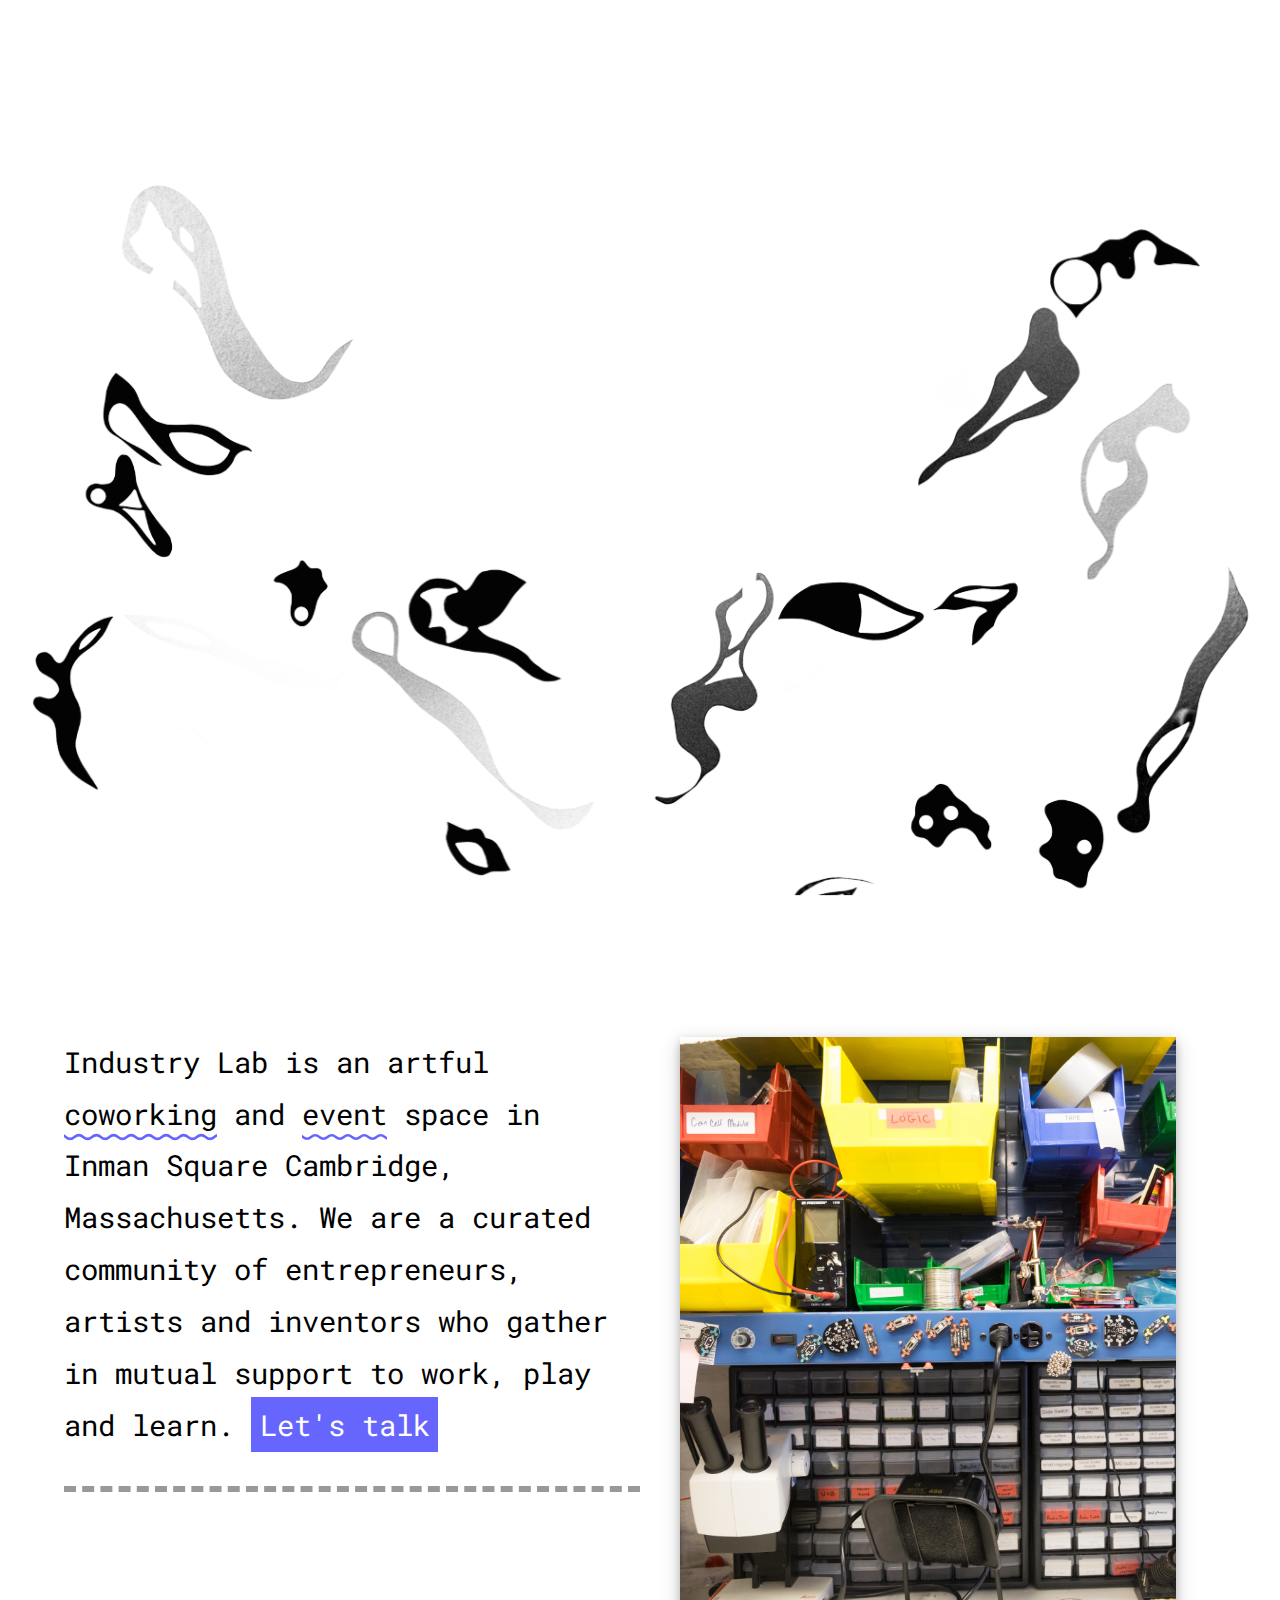
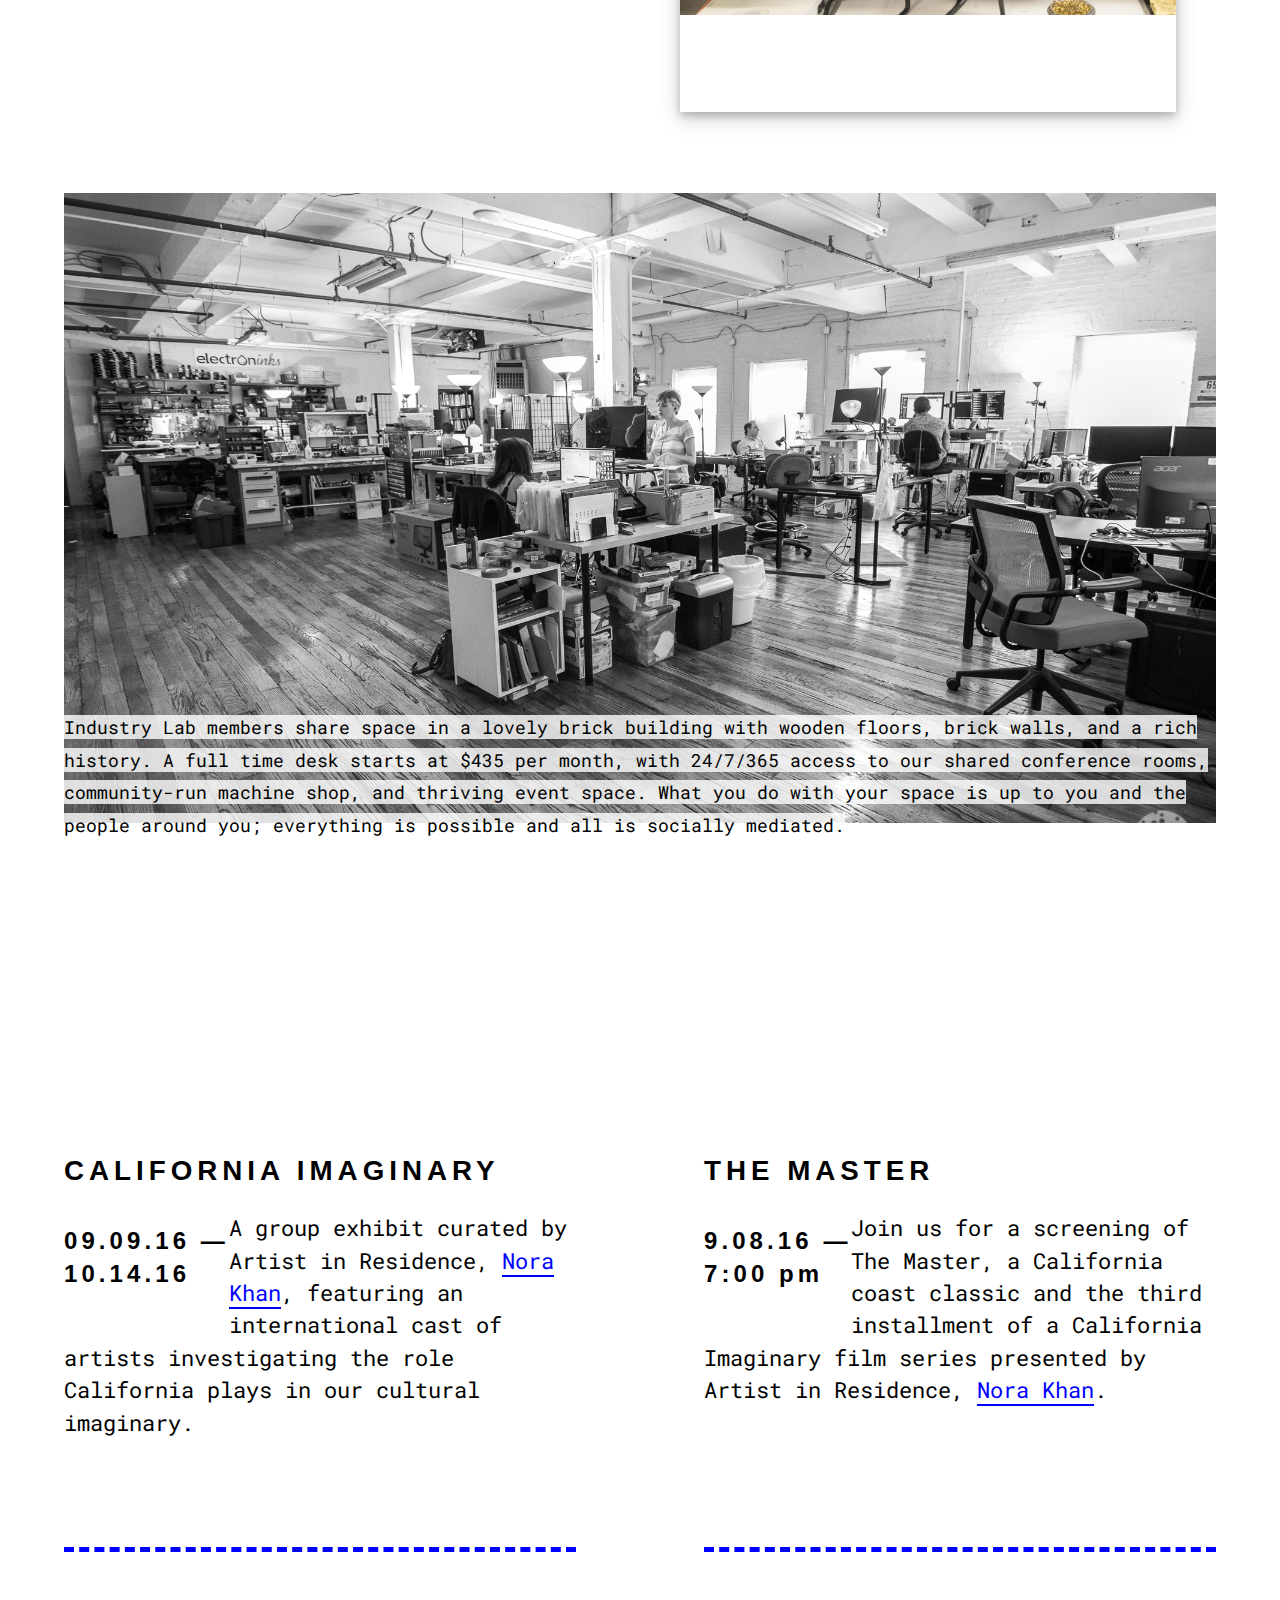
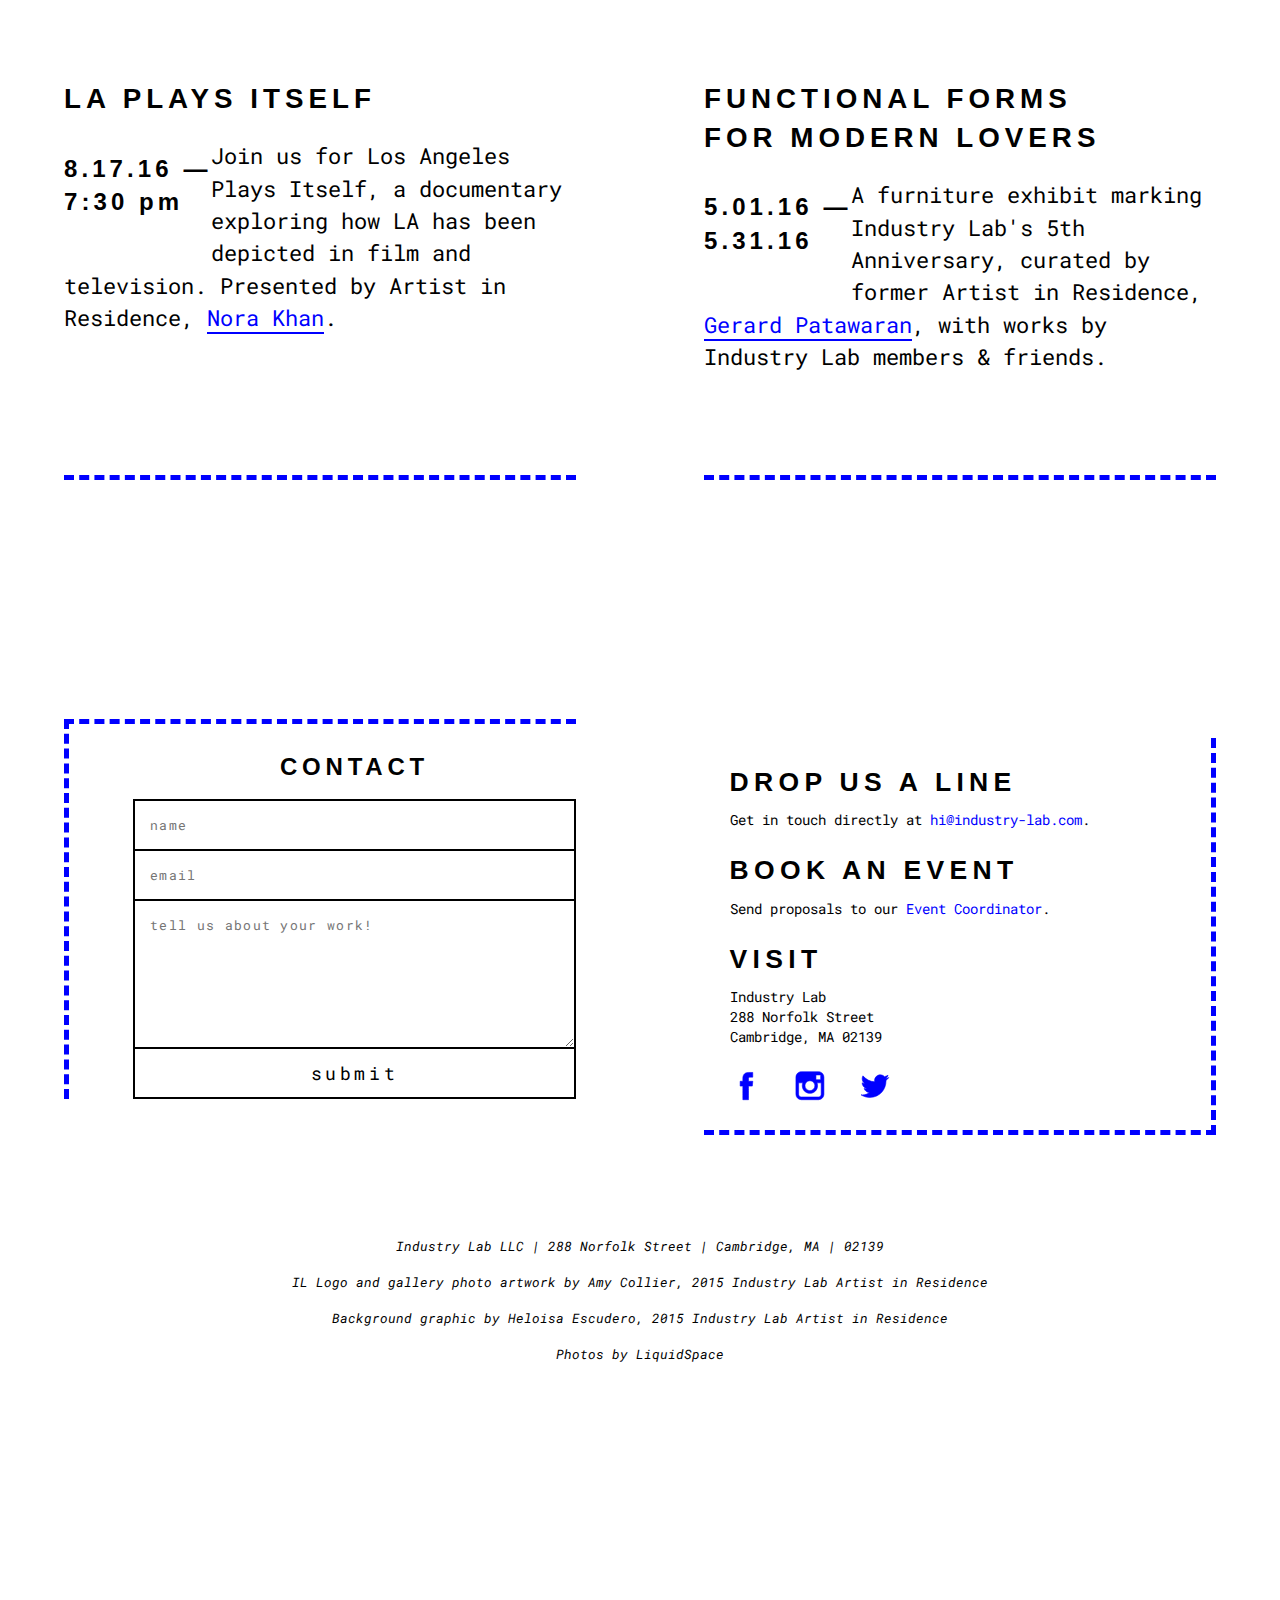
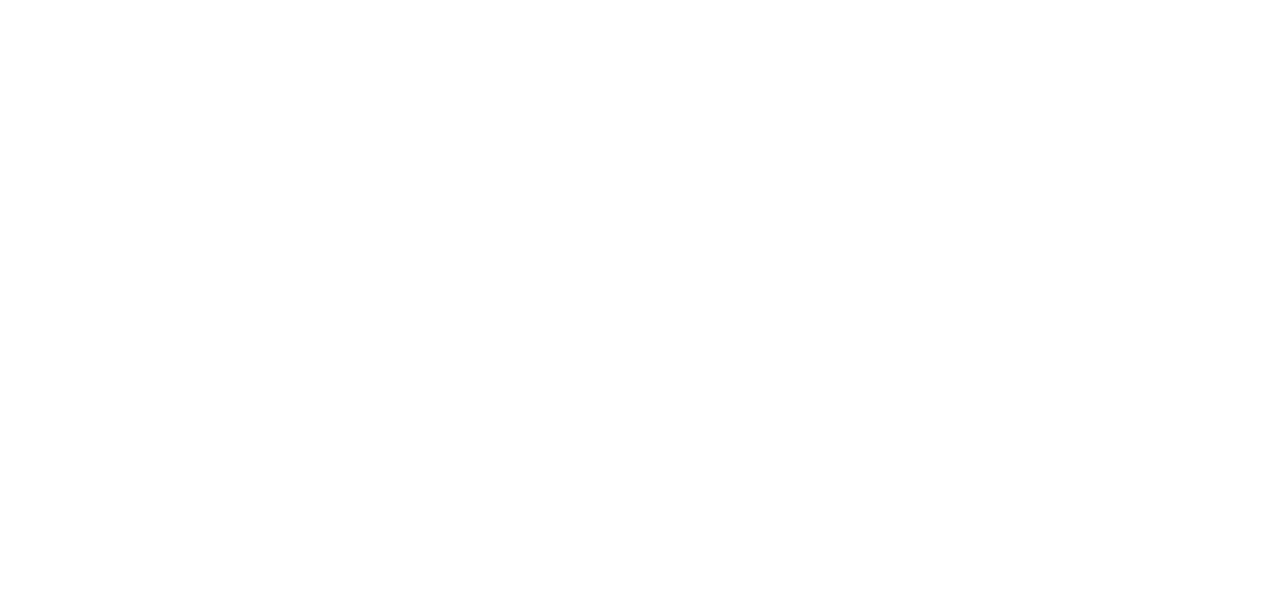
==== commit 3ee8ac33: "coworking img additions" ====
--- a/index.html
+++ b/index.html
@@ -95,7 +95,8 @@
 
 				<div id="aboutImage">
 					<!-- <img src="images/trees5.jpg"> -->
-					<a href="images/game.jpg" data-lightbox="gameImage"><img id="game" src="images/game.jpg"></a>
+					<!-- <a href="images/game.jpg" data-lightbox="gameImage"><img id="game" src="images/game.jpg"></a> -->
+					<a href="images/electroninks1.jpg" data-lightbox="electroninksImage"><img id="electroninks" src="images/electroninks1.jpg"></a>
 
 				</div>
 			</div>
--- a/css/style.css
+++ b/css/style.css
@@ -488,13 +488,20 @@
 
 }
 
-#game{
+#game, #electroninks{
   width:100% !important;
   filter: grayscale();
   transition: all .3s ease;
 }
 
-#game:hover {
+#electroninks {
+  width:175% !important;
+  filter:none;
+  left:10%;
+  margin-left:-17%;
+}
+
+#electroninks:hover, #game:hover {
   filter: none;
   transform:scale(1.08);
   transition: all .3s ease;
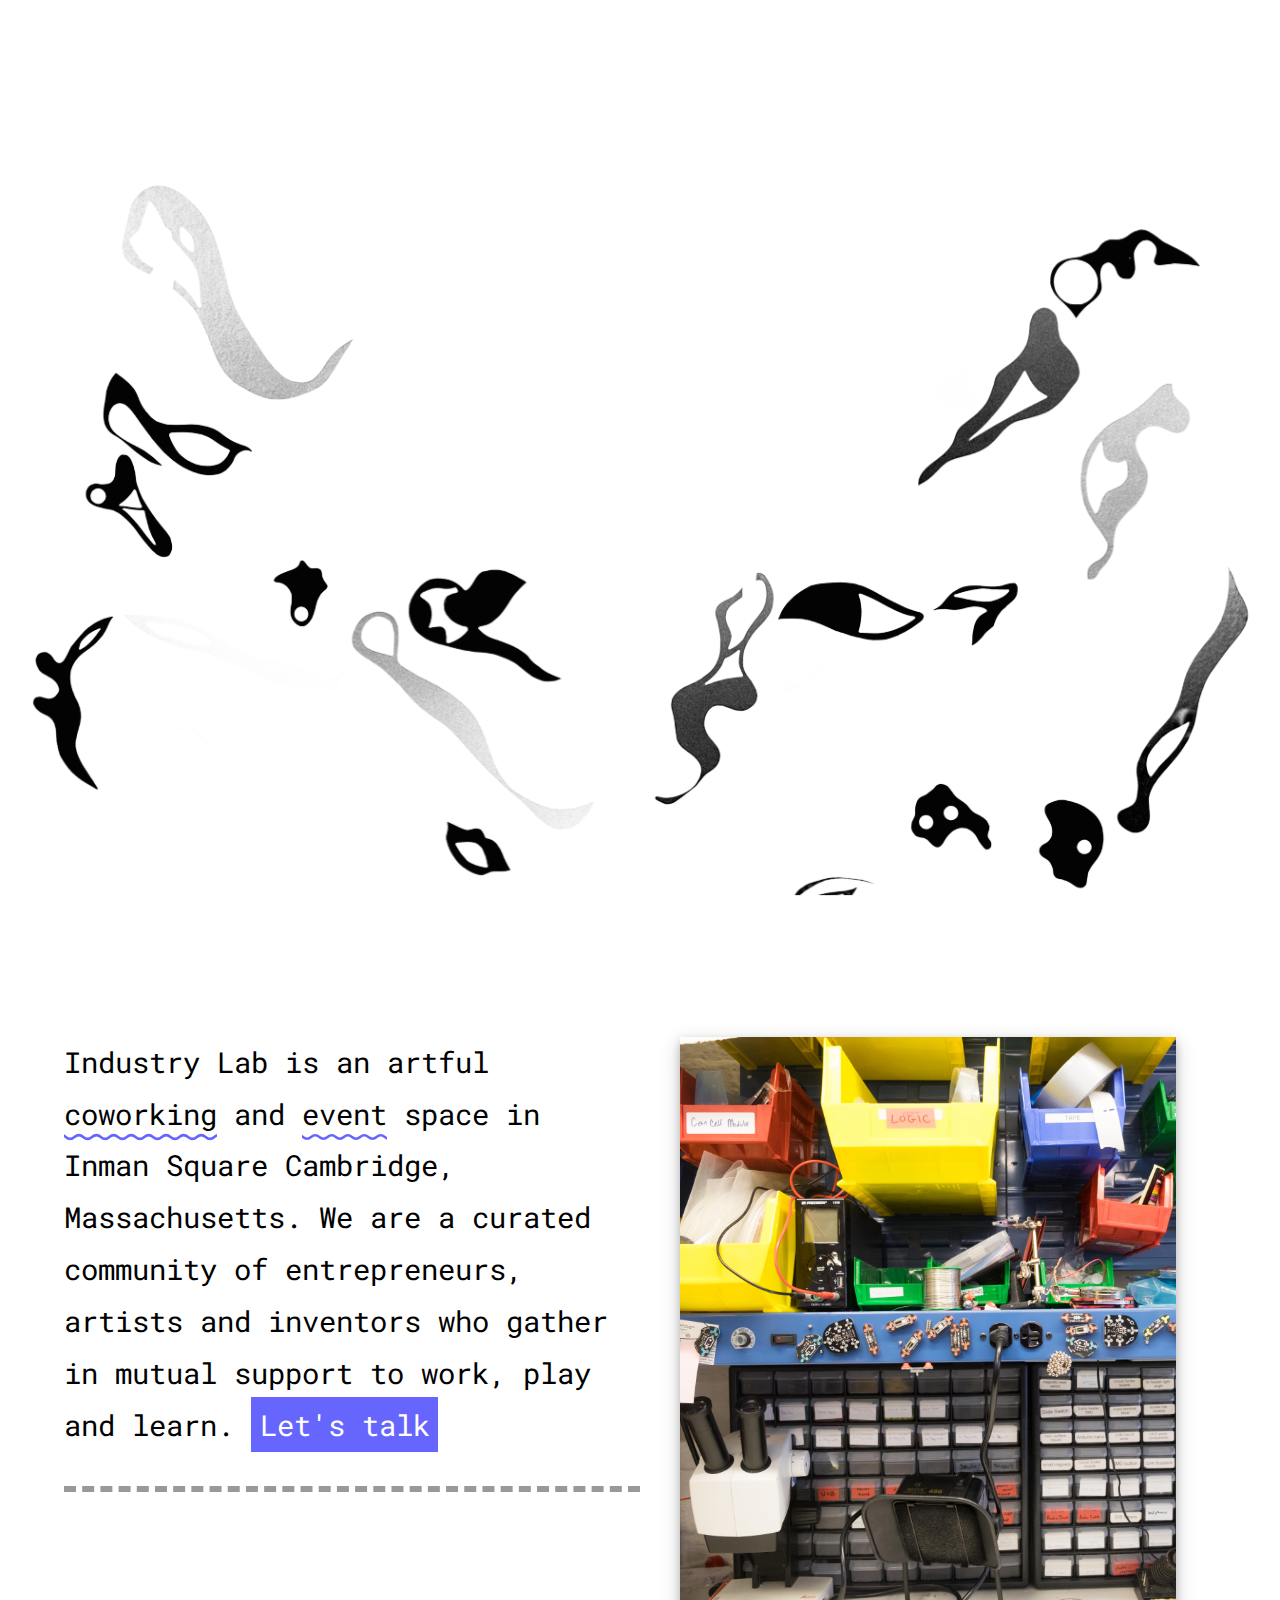
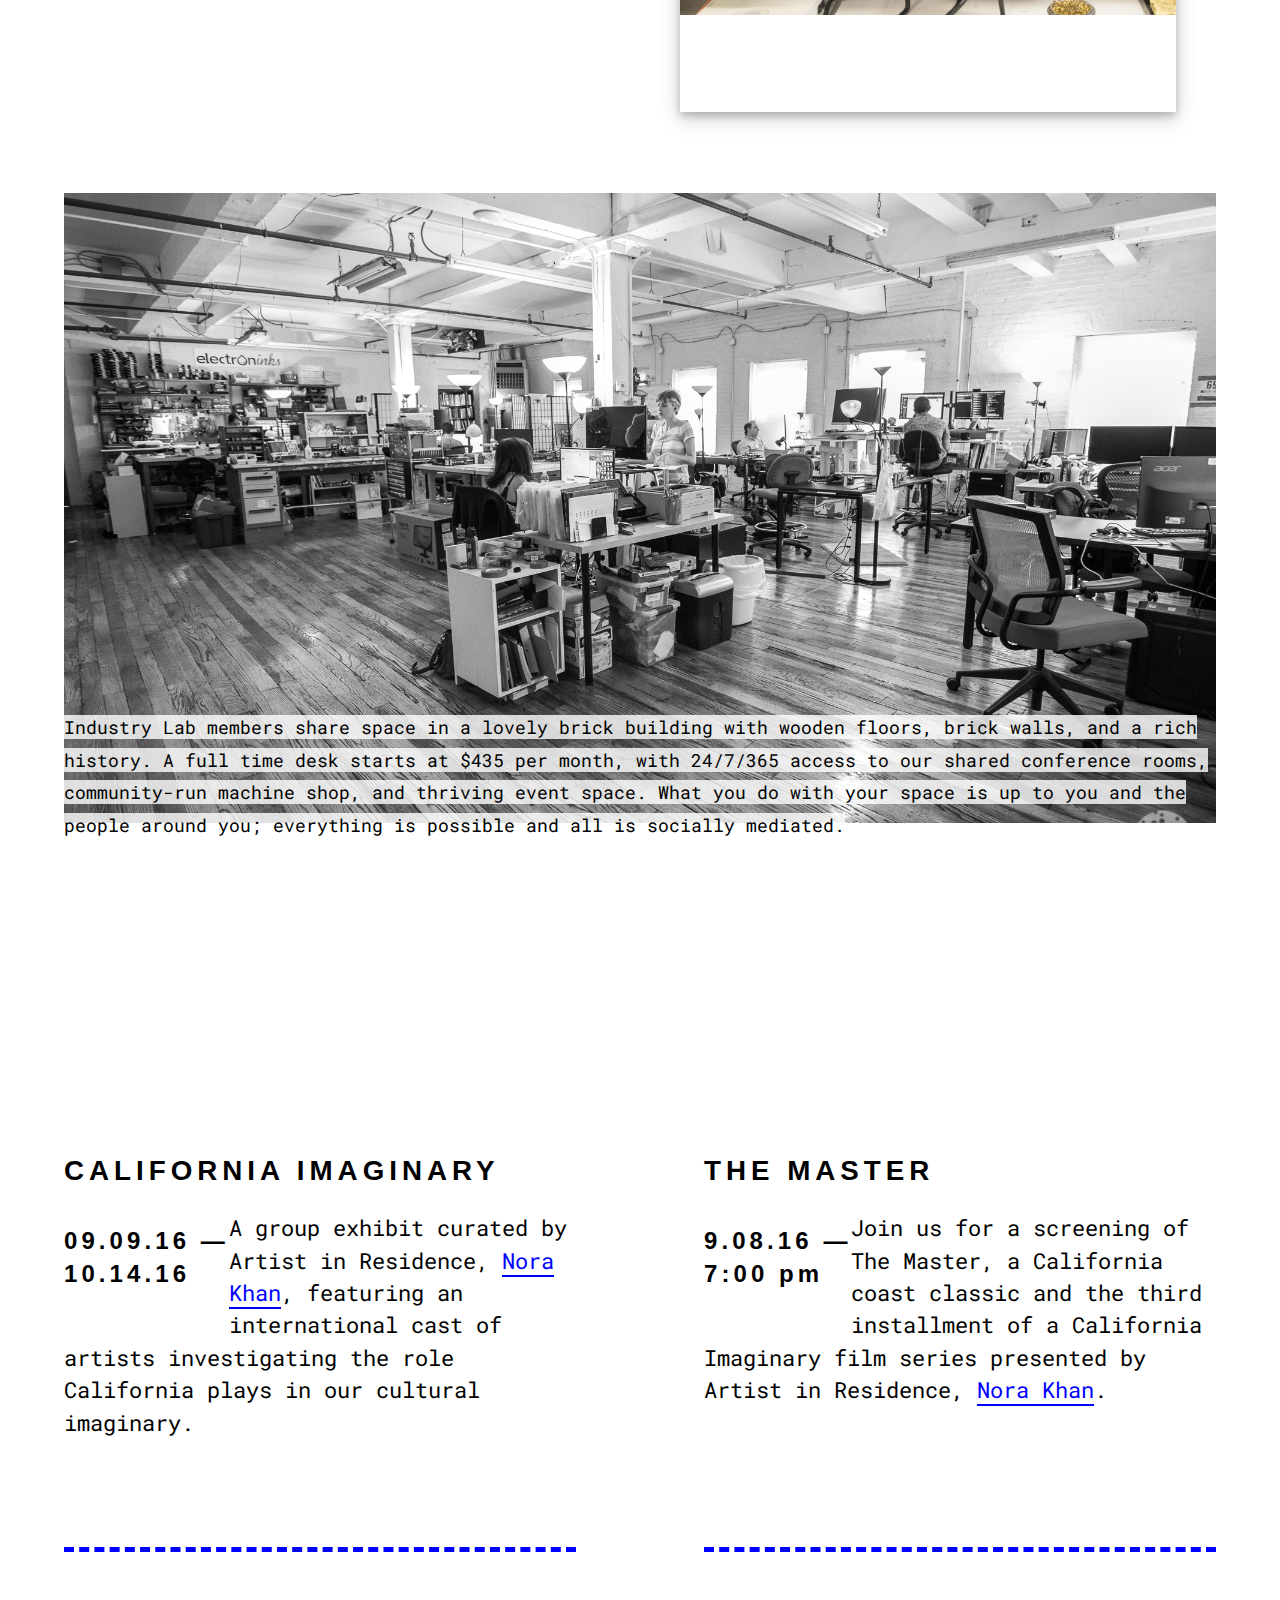
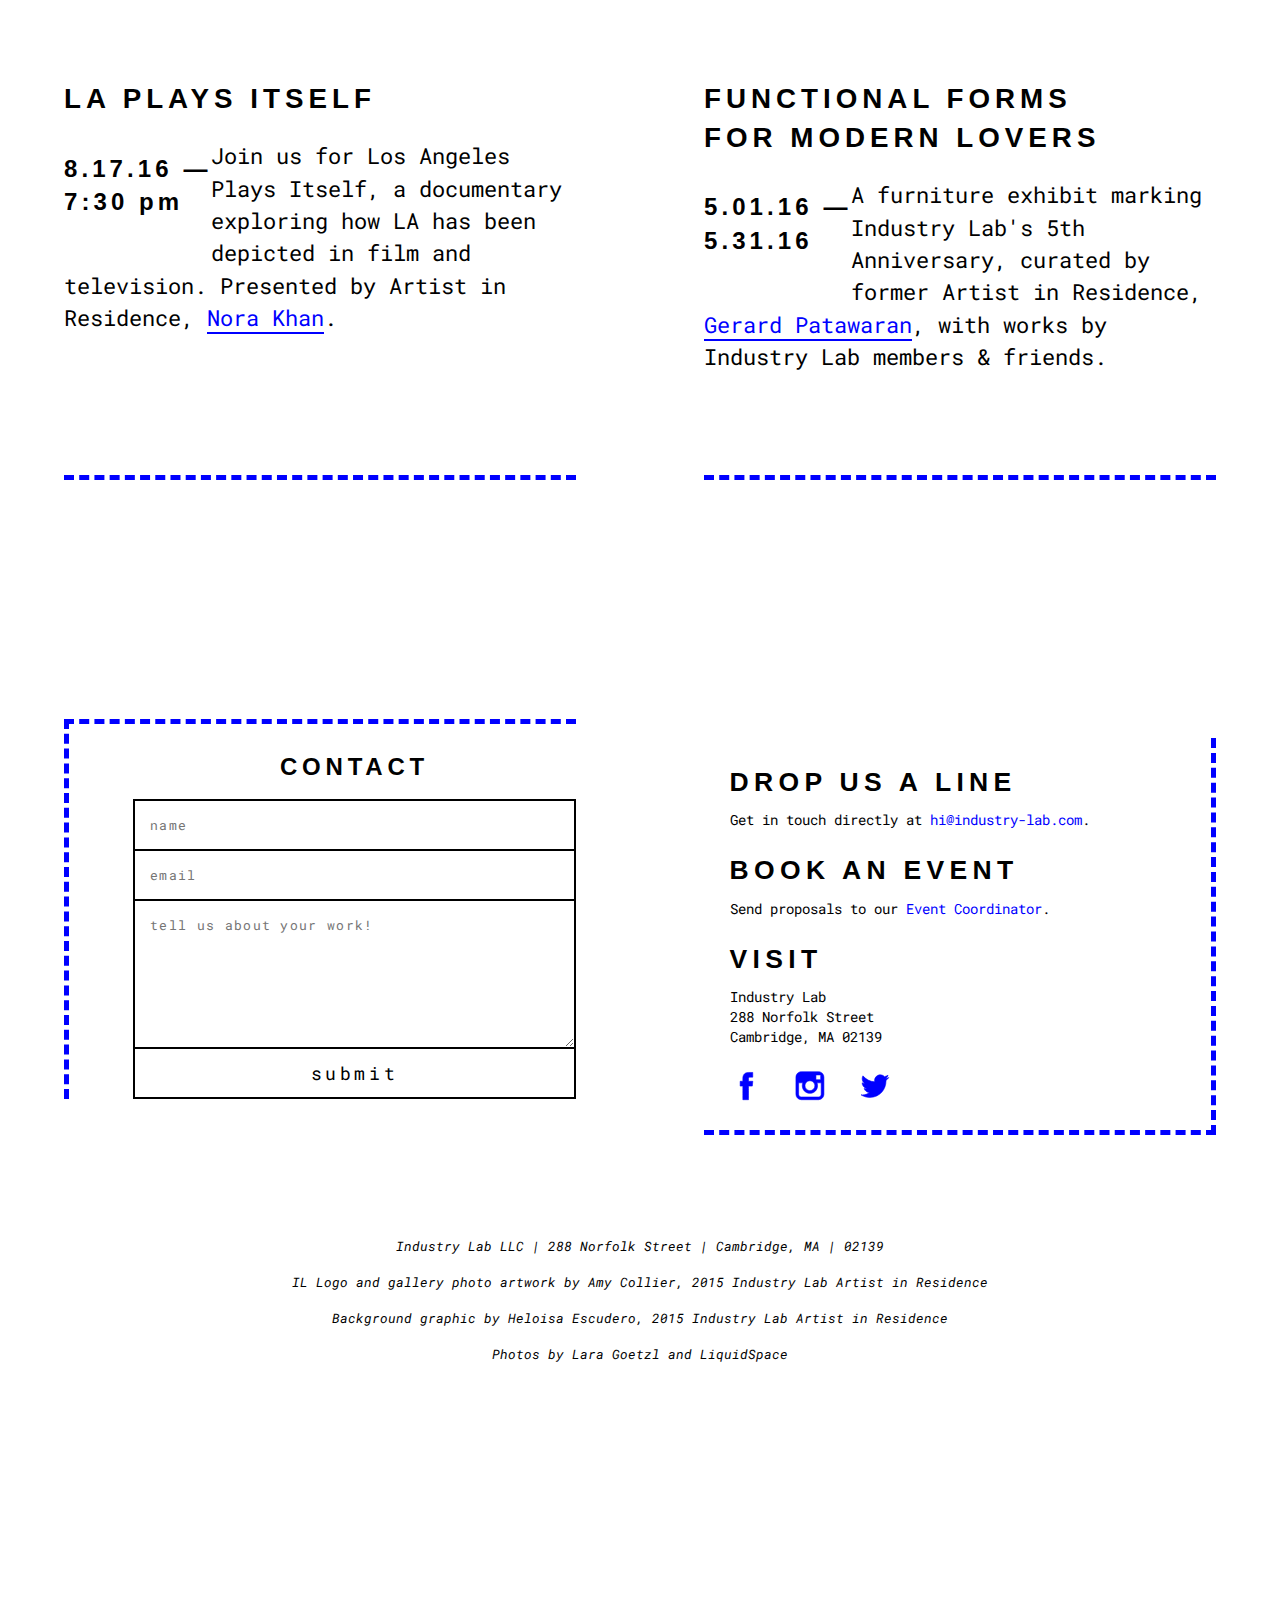
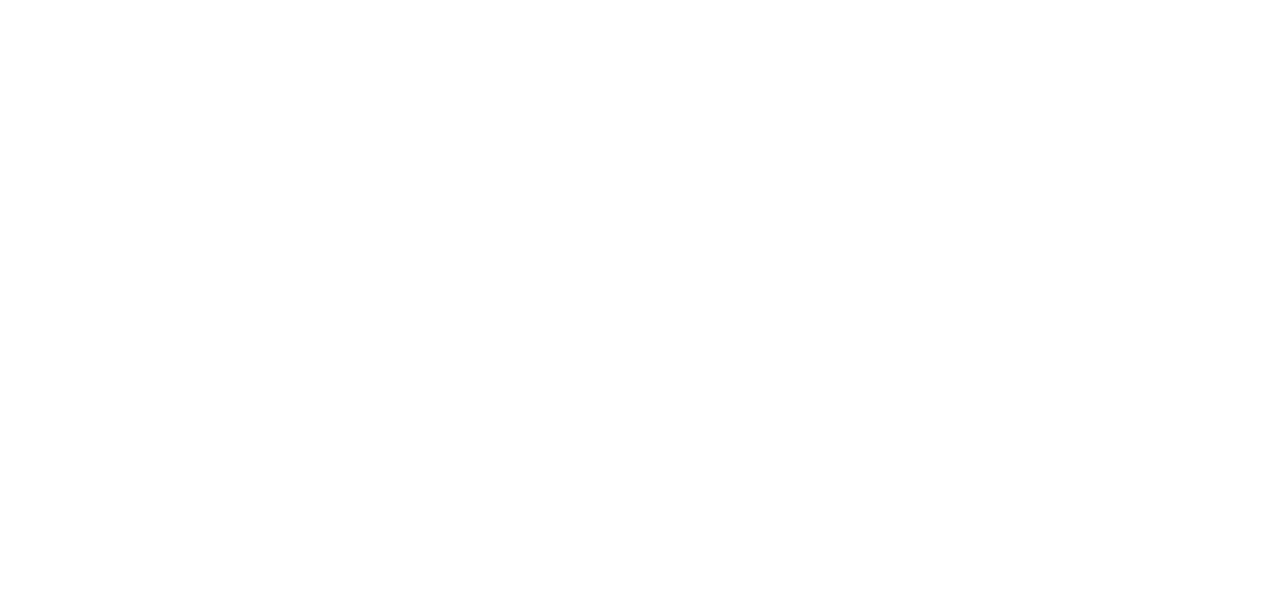
==== commit 86318b81: "< 375 media queries" ====
--- a/index.html
+++ b/index.html
@@ -213,7 +213,7 @@
 			<h4>Industry Lab LLC | 288 Norfolk Street | Cambridge, MA | 02139</h4>
 			<h4>IL Logo and gallery photo artwork by Amy Collier, 2015 Industry Lab Artist in Residence</h4>
 			<h4>Background graphic by Heloisa Escudero, 2015 Industry Lab Artist in Residence</h4>
-			<h4>Photos by LiquidSpace</h4>
+			<h4>Photos by Lara Goetzl and LiquidSpace</h4>
 		</footer>
 
 	<script type="text/javascript" src="js/slick.min.js"></script>
--- a/css/style.css
+++ b/css/style.css
@@ -1650,7 +1650,7 @@
 }
 
 
-@media(max-width:449px) and (min-width:0px) {
+@media(max-width:449px) and (min-width:370px) {
 .horizontalNav li {
   visibility:hidden;
 }
@@ -1664,8 +1664,8 @@
   }
 
   svg {
-    transform:scale(1.5);
-    padding-top: 30%;
+    transform:scale(1.7);
+    padding-top: 27%;
   }
 
   #coworkingSectionEntry {
@@ -1739,7 +1739,7 @@
 
  .eventListing {
   width:90%;
-  height:300px;
+  height:45vh;
  }
 
 .lastEvent {
@@ -1776,8 +1776,141 @@
 
 }
 
-
-
-
-}
-
+}
+
+@media(max-width:369px) and (min-width:0px) {
+.horizontalNav li {
+  visibility:hidden;
+}
+
+  #bodyHome {
+    background-size:300%;
+  }
+
+  .layer {
+    height:855vh;
+  }
+
+  svg {
+    transform:scale(1.8);
+    padding-top: 30%;
+  }
+
+  .coworkingAbout {
+    height:100vh;
+  }
+
+  #coworkingSectionEntry {
+    display:none;
+  }
+
+  #mobileCoworkingSectionEntry, #mobileCoworkingSectionEntryTwo {
+    display:block;
+  }
+
+
+  .coworkingAbout #aboutSectionEntry p {
+  font-size:1.8em;
+  width:100%;
+  padding-top: 10%;
+  padding-bottom:10%;
+
+ }  
+
+
+#coworkingBody  .coworkingAbout {
+  background-position: center center;
+  height:100vh;
+  margin:16% auto;
+ }
+
+#coworkingBody .coworkingAbout p {
+  width: 95%;
+  font-size:1.5em;
+  line-height:2em;
+  padding-top:110%;
+}
+#aboutImage {
+  display:none;
+}
+#coworkingBody .coworkingAbout p span{
+  background-color: rgba(255,255,255,.9);
+  padding:2%;
+  border-bottom:2px dashed blue;
+}
+
+ #coworkingBody .coworkingAbout #mobileCoworkingSectionEntryTwo{
+    padding:15% 0;
+    border-bottom:5px dashed blue;
+  }
+
+#eventsBody {
+  margin-top:140%;
+}
+
+#contactInfo h2{
+  font-size: 1.5em;
+ }
+
+
+.eventsFlyerMobile {
+  display:block;
+  margin-bottom:5%;
+  height:auto;
+}
+ #containerEvents h2 {
+  font-size:.7em;
+ }
+
+ #containerEvents h3 {
+  font-size: 1.5em;
+ }
+
+ .eventListing p {
+  font-size: 1.5em;
+ }
+
+ .eventListing {
+  width:90%;
+  height:60vh;
+ }
+
+.lastEvent {
+  border-bottom:none;
+ }
+
+  .logoHome {
+    width:60%;
+    margin-top:-28%;
+    margin-left:-25%;
+  }
+
+  .grid {
+    width: 90% !important;
+  }
+
+  #form, #contactInfo {
+    width: 90%;
+    padding-top:5%;
+    margin-top:5%;
+  }
+
+  #contactInfo {
+    text-align:right;
+    padding-right:5%;
+  }
+
+  footer {
+    padding: 0 4%;
+  }
+.hamburger-menu {
+  display: inline-block;
+  float:right;
+
+}
+
+}
+
+
+
+
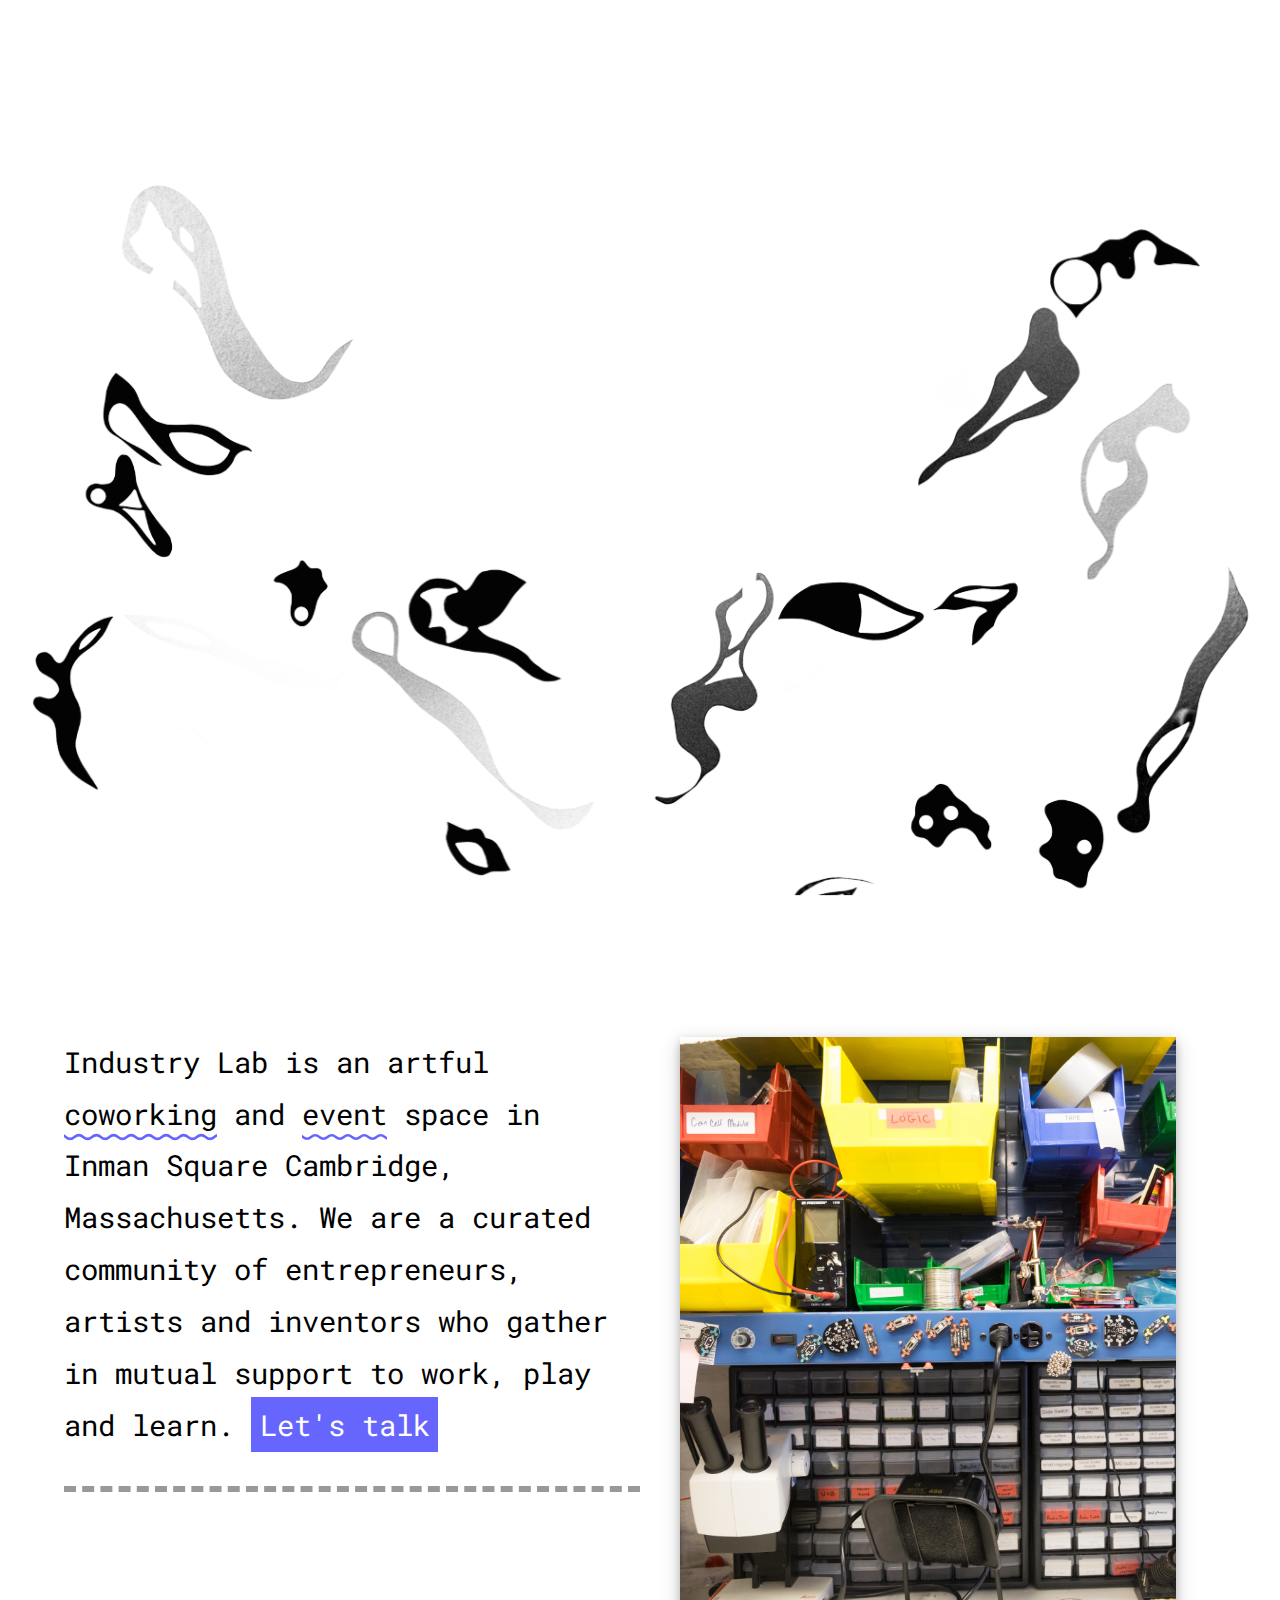
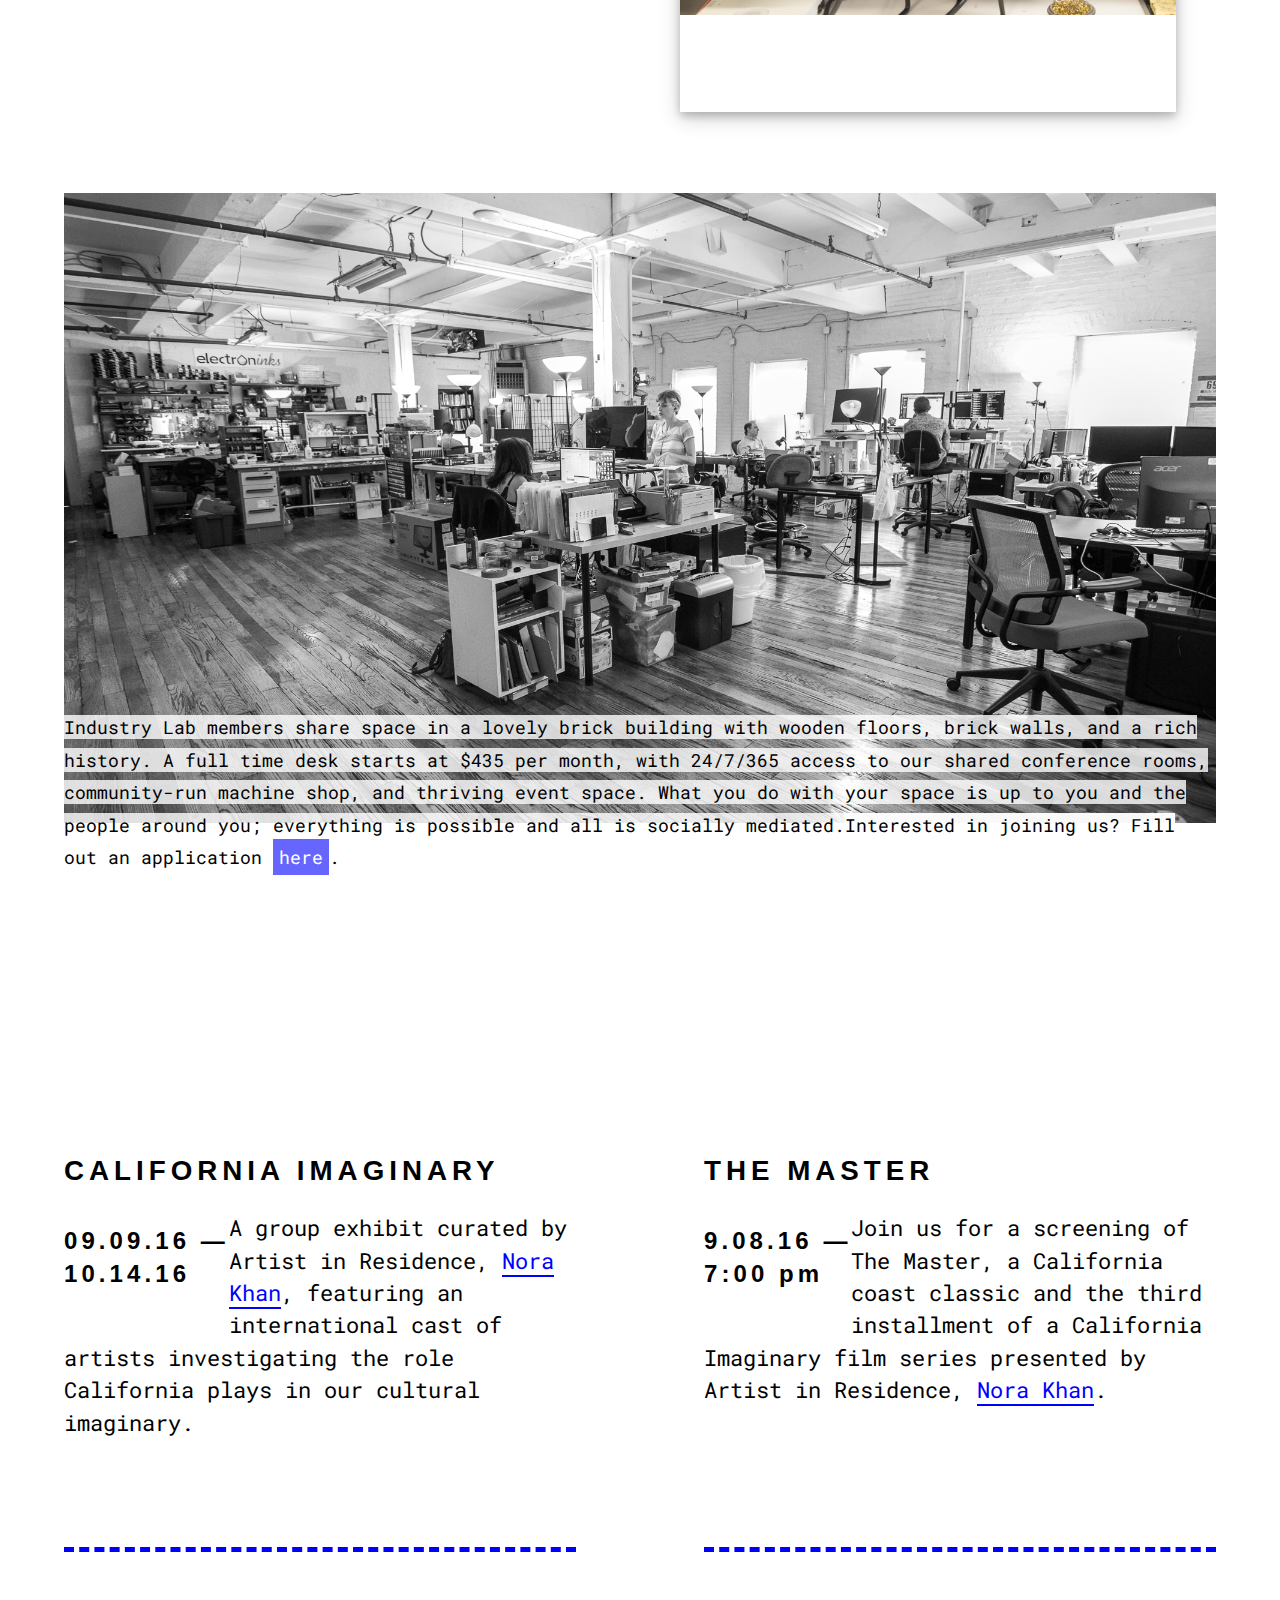
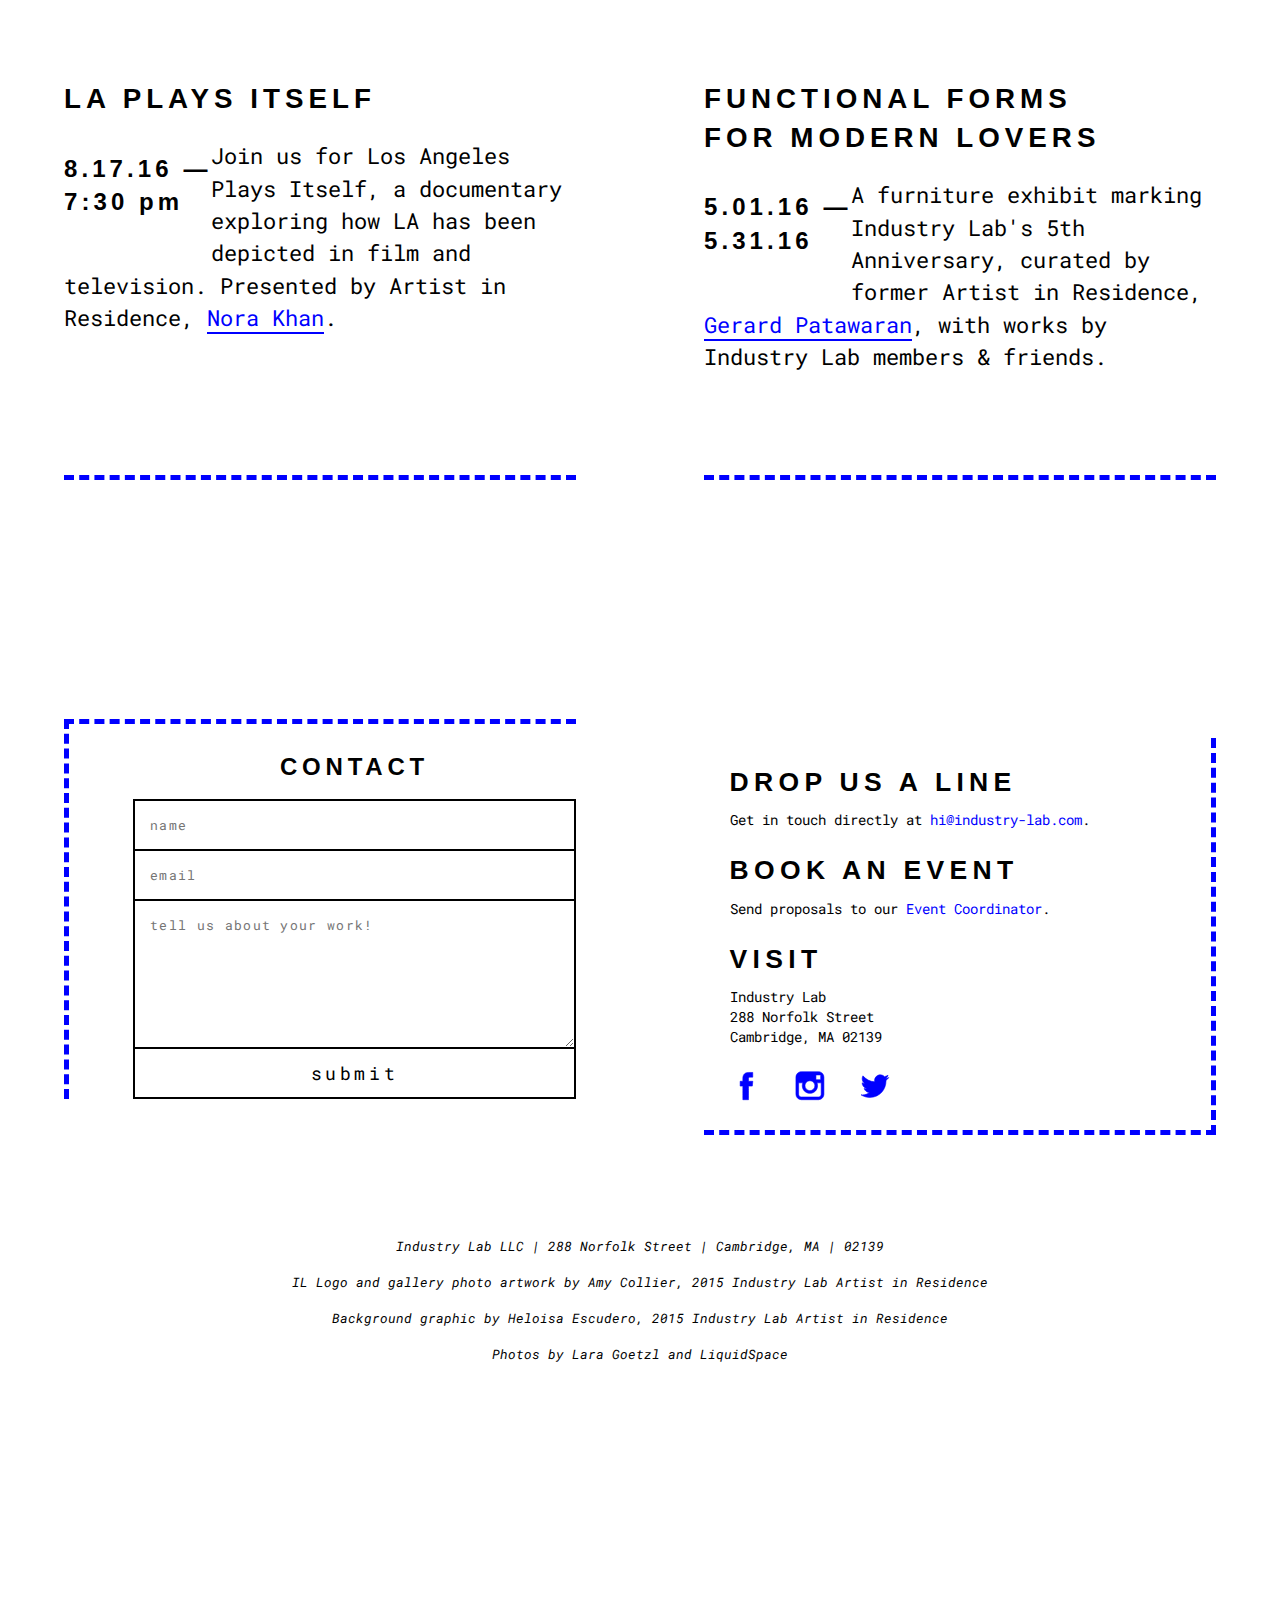
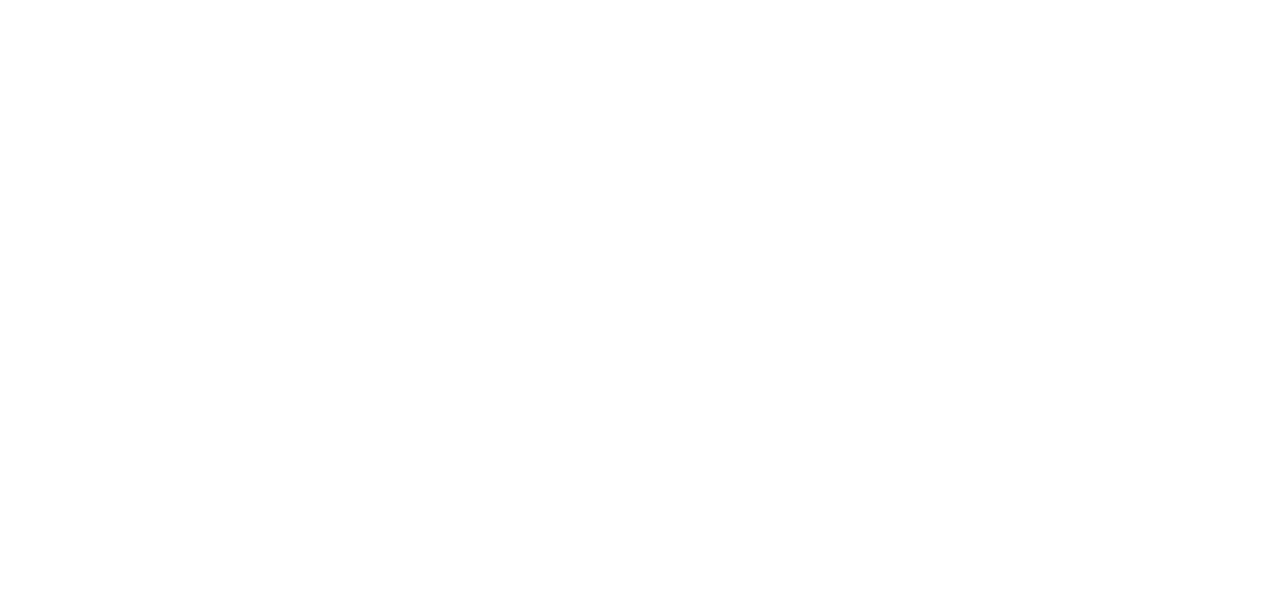
==== commit 910f2de5: "join addition" ====
--- a/index.html
+++ b/index.html
@@ -120,7 +120,7 @@
 		
 				</div>
 					<!-- <h3>COWORKING</h3> -->
-					<p id="coworkingSectionEntry" class="clearfix"><span>Industry Lab members share space in a lovely brick building with wooden floors, brick walls, and a rich history. A full time desk starts at $435 per month, with 24/7/365 access to our shared conference rooms, community-run machine shop, and thriving event space. What you do with your space is up to you and the people around you; everything is possible and all is socially mediated.</span></p>		
+					<p id="coworkingSectionEntry" class="clearfix"><span>Industry Lab members share space in a lovely brick building with wooden floors, brick walls, and a rich history. A full time desk starts at $435 per month, with 24/7/365 access to our shared conference rooms, community-run machine shop, and thriving event space. What you do with your space is up to you and the people around you; everything is possible and all is socially mediated.<span id="join">Interested in joining us? Fill out an application <a id="app" href="https://docs.google.com/forms/d/e/1FAIpQLSfpIQYjlr1e2ub4kJQePiJ4n_Ak3KJqpkbQl07pCEPl80IWAA/viewform">here</a>.</span></span></p>	
 
 					<p id="mobileCoworkingSectionEntry"><span>Industry Lab members share space in a lovely brick building with wooden floors, brick walls, and a rich history.</span>
 					<p id="mobileCoworkingSectionEntryTwo">
--- a/css/style.css
+++ b/css/style.css
@@ -625,6 +625,17 @@
   line-height:1.8em;
   padding-top:0;
 }
+
+#app {
+  color:white;
+  background-color:rgba(0,0,255,.6);
+  padding: .5%;
+}
+
+#app:hover {
+  font-style:italic;
+}
+
 
   #mobileCoworkingSectionEntry, #mobileCoworkingSectionEntryTwo {
     display:none;
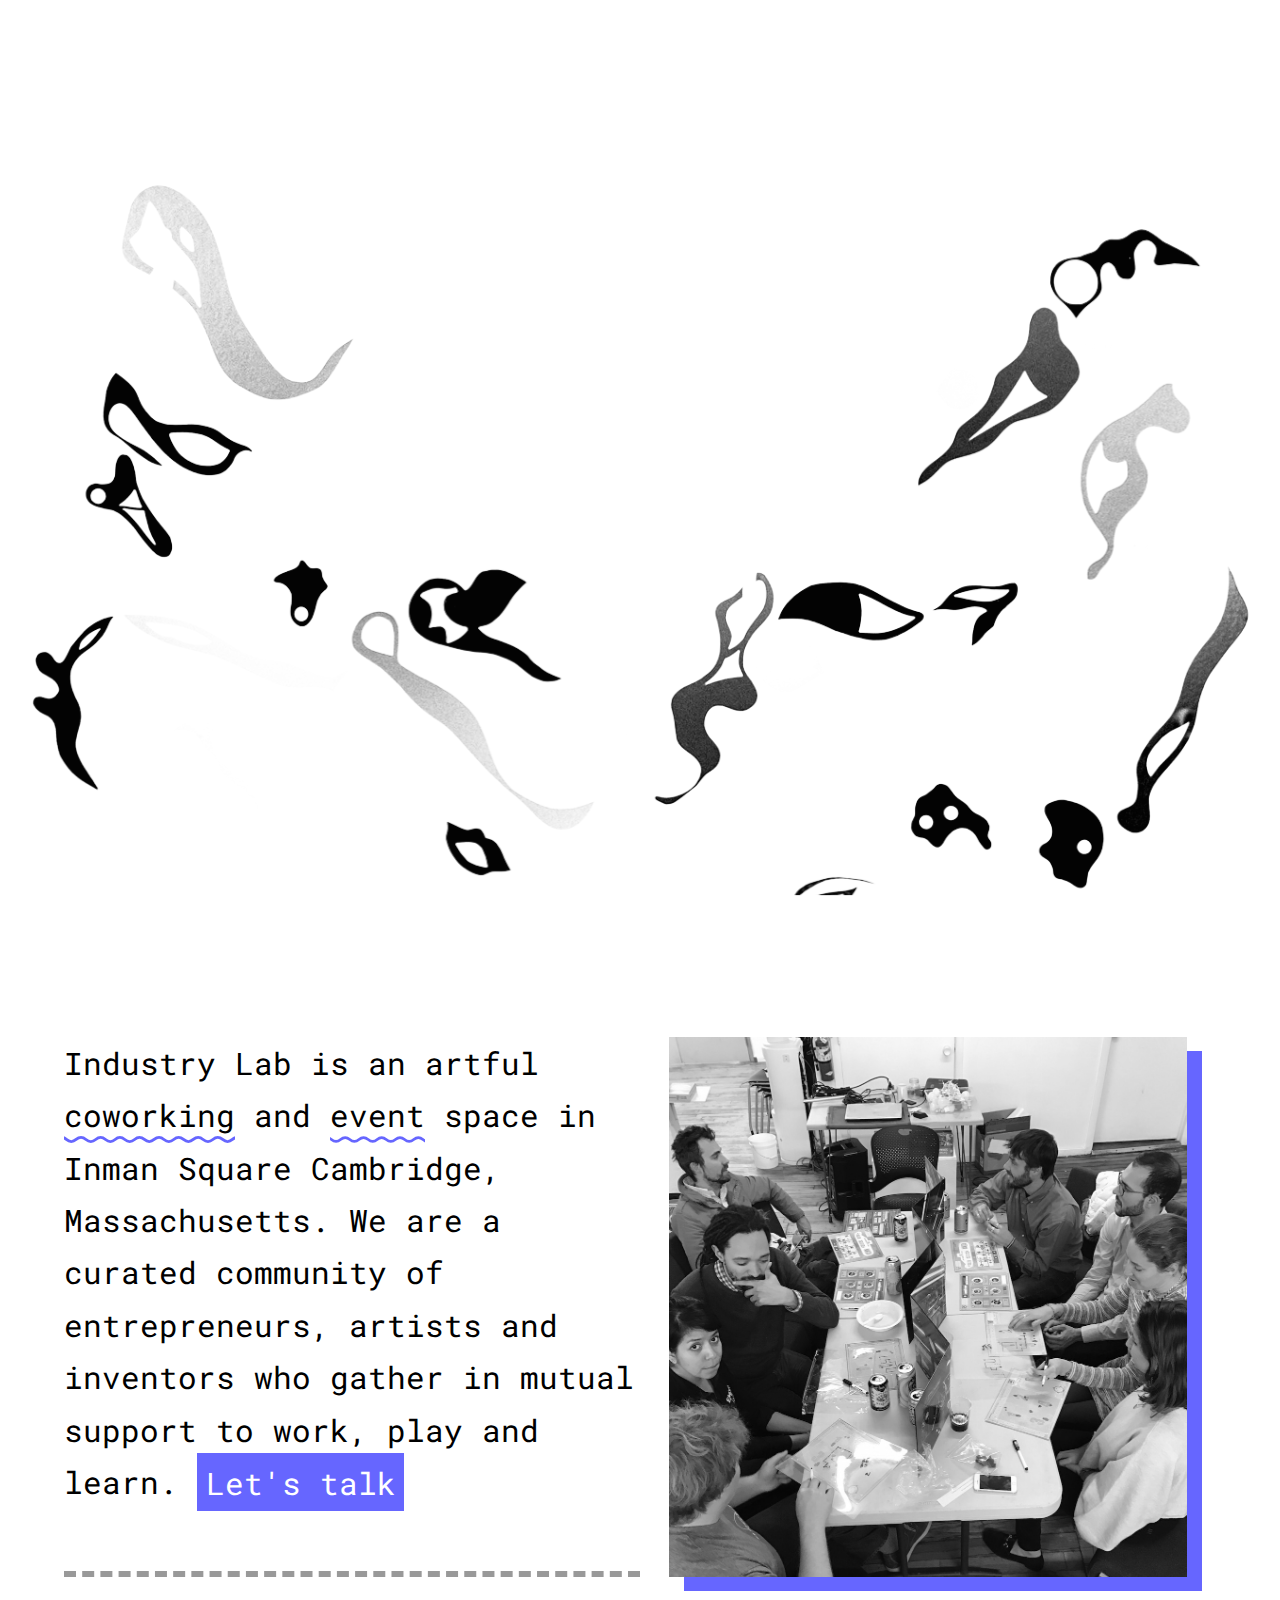
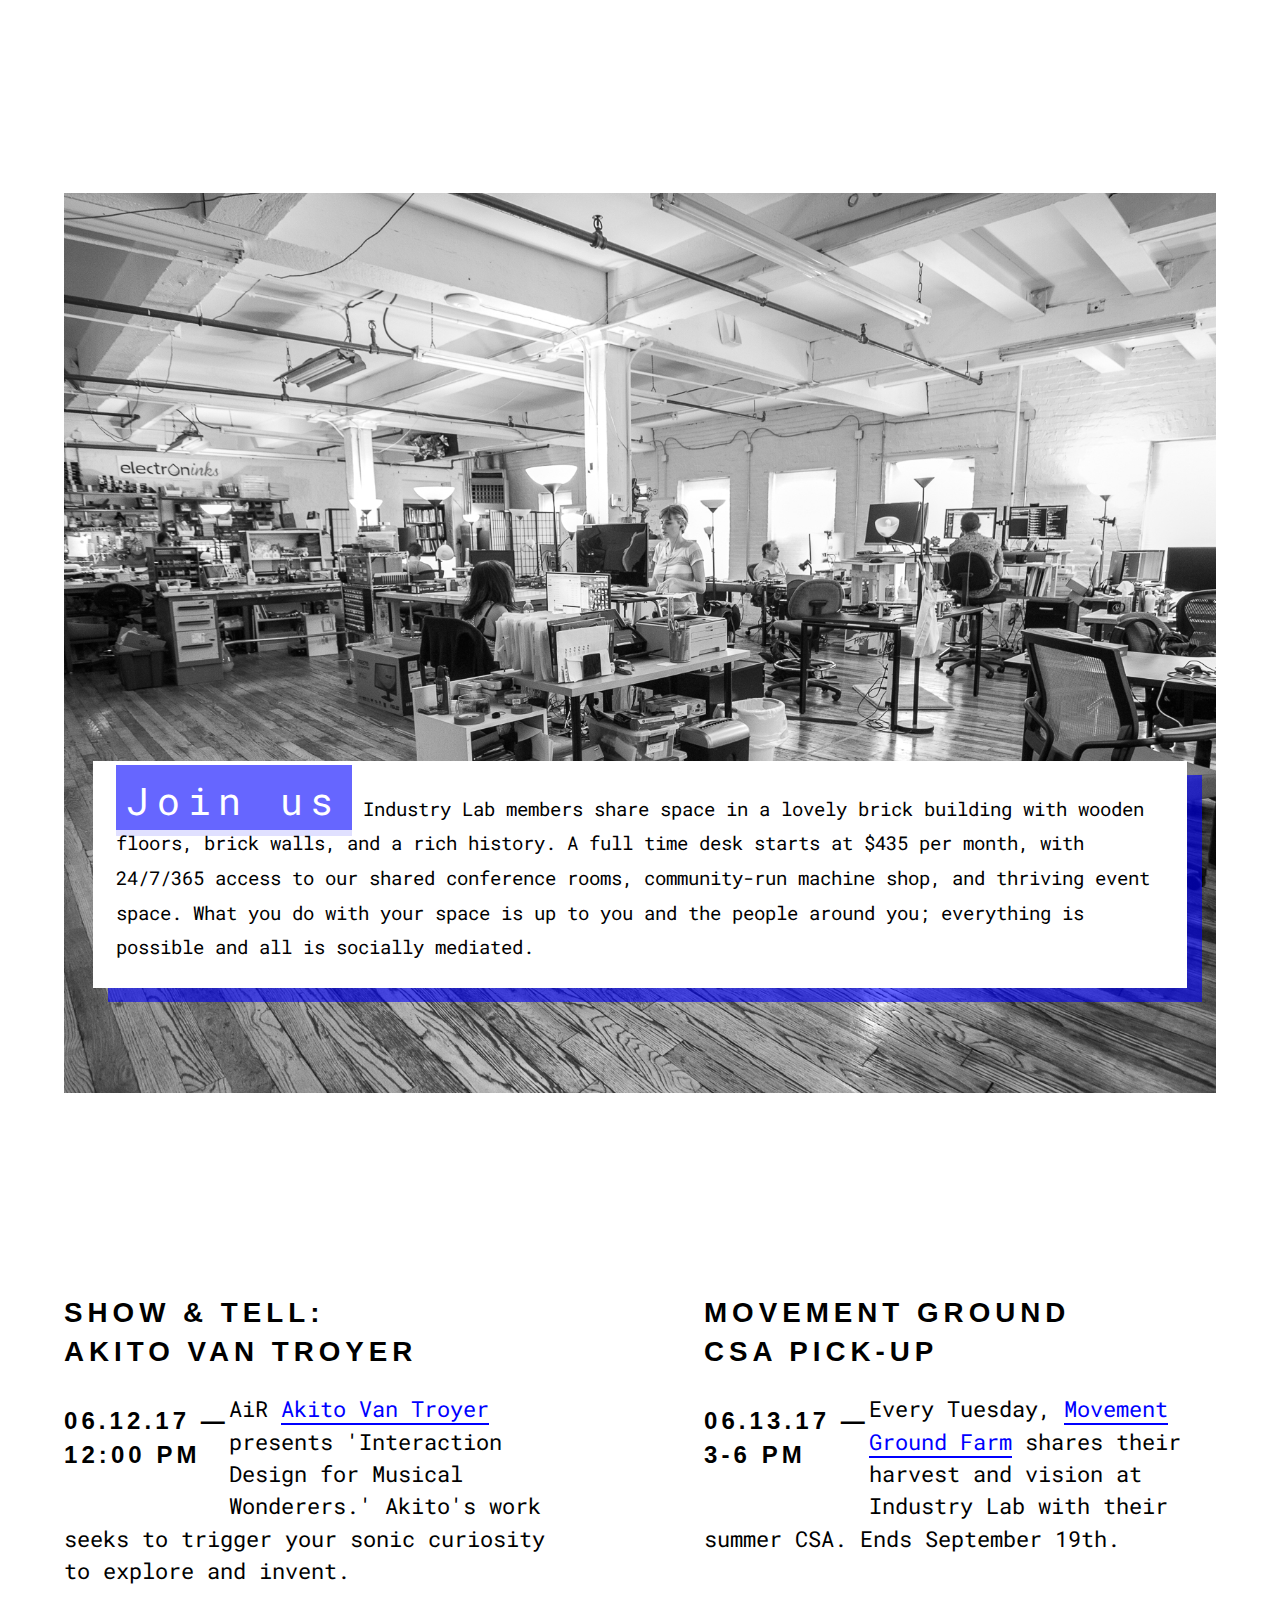
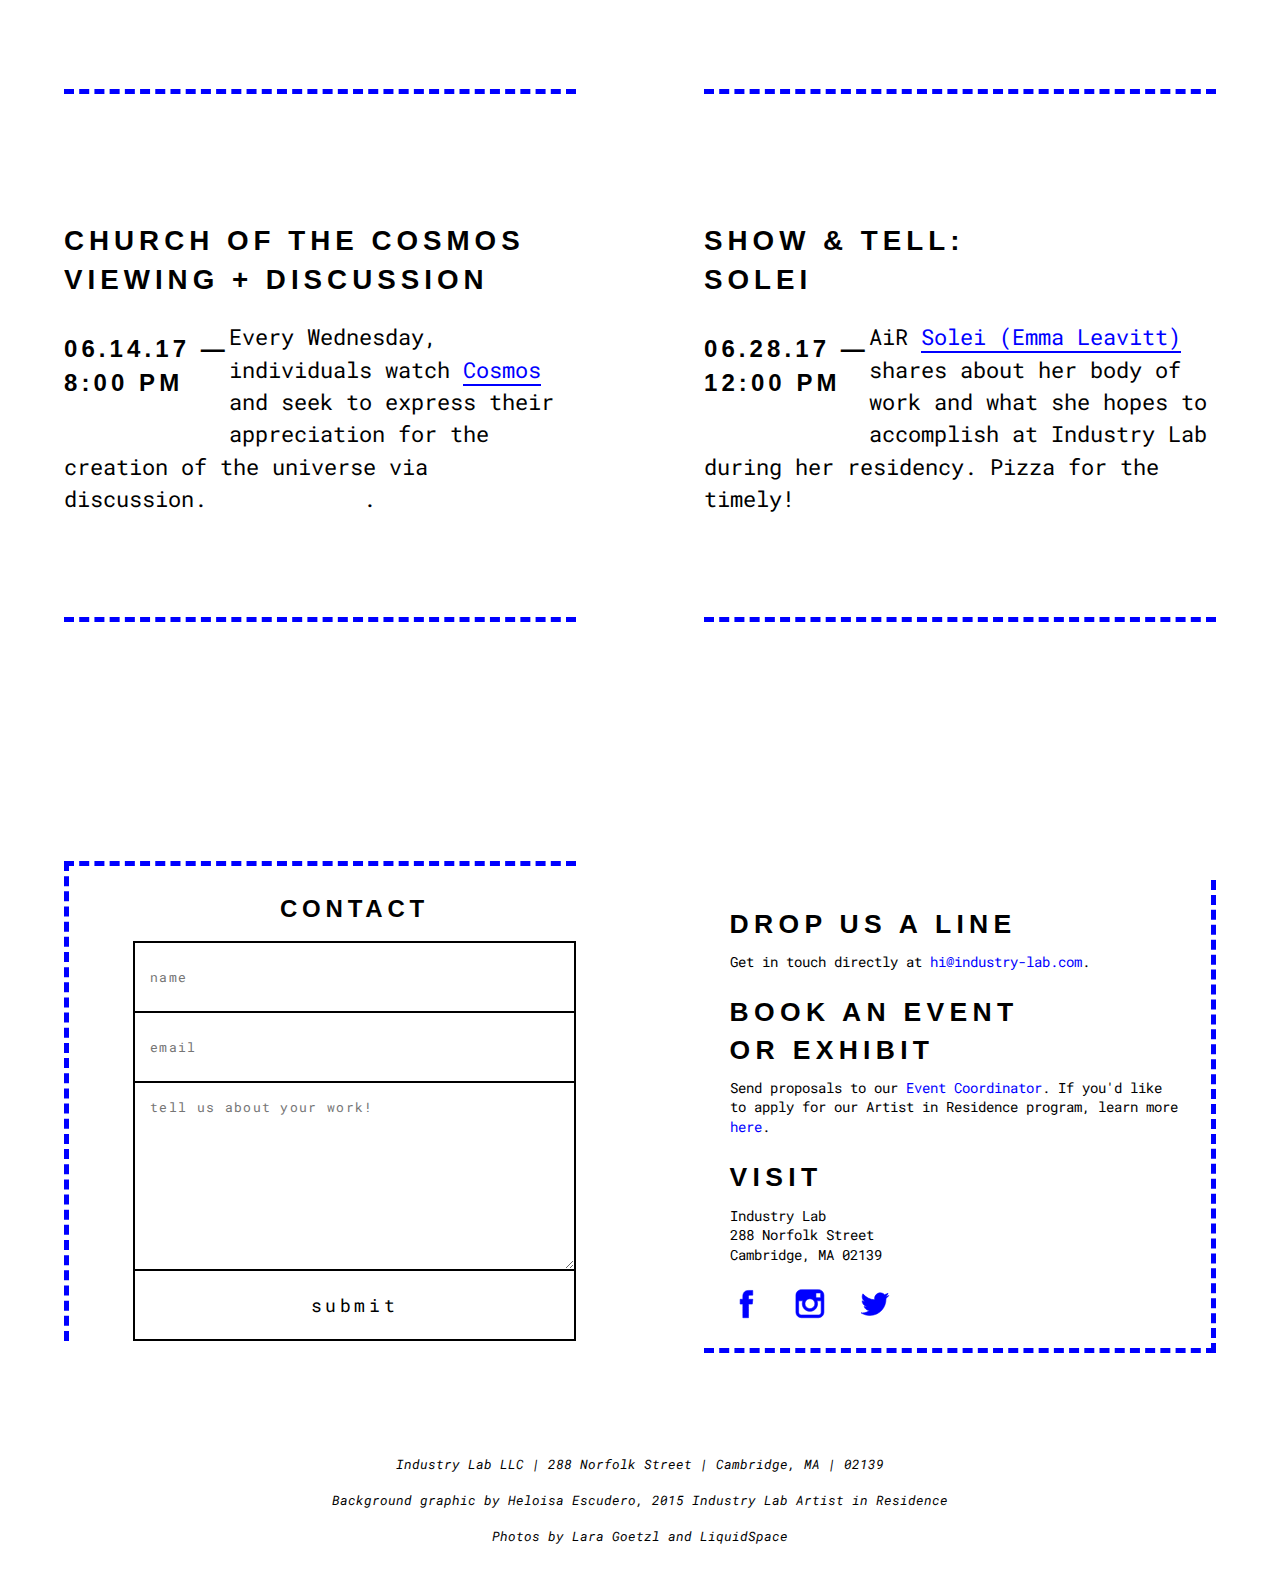
==== commit 8e54948b: "current site sync for new community / events dev" ====
--- a/index.html
+++ b/index.html
@@ -10,9 +10,6 @@
 
 	<!-- external CSS link -->
 	<link href="https://fonts.googleapis.com/css?family=Roboto+Mono:400,400i,700,700i" rel="stylesheet">
-	<link rel="stylesheet" href="css/slick.css">
-	<link rel="stylesheet" href="slick/slick-theme.css">
-
 	<link rel="stylesheet" href="css/lightbox.css">
 	<link rel="stylesheet" href="css/normalize.css">
 	<link rel="stylesheet" href="css/style.css">
@@ -83,25 +80,14 @@
 
 		<section class="coworkingAbout">
 			<div id="aboutSectionEntry">
+
+
 				<p>Industry Lab is an artful <a class="underline" id="underlineCoworking">coworking</a> and <a class="underline" id="underlineEvents">event</a> space in Inman Square Cambridge, Massachusetts. We are a curated community of entrepreneurs, artists and inventors who gather in mutual support to work, play and learn. <a id="homeContactLink">Let's talk</a></p>
-				
-				<!-- <div class="aboutCarousel">
-					<img src="images/electroninks.jpg"></img>
-					<img src="images/robot.jpg"></img>
-					<img src="images/shop.jpg"></img>
-					<img src="images/trees5.jpg"></img>
-					<img src="images/event.jpg"></img>
-				</div> -->
 
 				<div id="aboutImage">
-					<!-- <img src="images/trees5.jpg"> -->
-					<!-- <a href="images/game.jpg" data-lightbox="gameImage"><img id="game" src="images/game.jpg"></a> -->
-					<a href="images/electroninks1.jpg" data-lightbox="electroninksImage"><img id="electroninks" src="images/electroninks1.jpg"></a>
-
+					<img id="game" src="images/game.jpg">
 				</div>
 			</div>
-
-		
 		</section>
 
 
@@ -116,15 +102,31 @@
 			<div class="filter">
 				<section class="coworkingAbout">
 				<div id="coworkingPhotos" class="clearfix">
-						<!-- <a class="grid" data-lightbox="coworking" href="images/2B.jpg"><img src="images/2B.jpg"></a> -->
+						
 		
 				</div>
-					<!-- <h3>COWORKING</h3> -->
-					<p id="coworkingSectionEntry" class="clearfix"><span>Industry Lab members share space in a lovely brick building with wooden floors, brick walls, and a rich history. A full time desk starts at $435 per month, with 24/7/365 access to our shared conference rooms, community-run machine shop, and thriving event space. What you do with your space is up to you and the people around you; everything is possible and all is socially mediated.<span id="join">Interested in joining us? Fill out an application <a id="app" href="https://docs.google.com/forms/d/e/1FAIpQLSfpIQYjlr1e2ub4kJQePiJ4n_Ak3KJqpkbQl07pCEPl80IWAA/viewform">here</a>.</span></span></p>	
-
-					<p id="mobileCoworkingSectionEntry"><span>Industry Lab members share space in a lovely brick building with wooden floors, brick walls, and a rich history.</span>
+
+				
+					<p id="coworkingSectionEntry" class="clearfix">
+
+						<a id="app" href="https://docs.google.com/forms/d/e/1FAIpQLSfpIQYjlr1e2ub4kJQePiJ4n_Ak3KJqpkbQl07pCEPl80IWAA/viewform" target="_blank">Join us</a>
+
+						<span>Industry Lab members share space in a lovely brick building with wooden floors, brick walls, and a rich history. A full time desk starts at $435 per month, with 24/7/365 access to our shared conference rooms, community-run machine shop, and thriving event space. What you do with your space is up to you and the people around you; everything is possible and all is socially mediated.
+
+				
+
+					</span></p>	
+
+					<p id="mobileCoworkingSectionEntry">
+
+						<a id="app" href="https://docs.google.com/forms/d/e/1FAIpQLSfpIQYjlr1e2ub4kJQePiJ4n_Ak3KJqpkbQl07pCEPl80IWAA/viewform" target="_blank">Join us</a>
+					<span>Industry Lab members share space in a lovely brick building with wooden floors, brick walls, and a rich history.</span> </p>	
+					
+
 					<p id="mobileCoworkingSectionEntryTwo">
-					A full time desk starts at $435 per month, with 24/7/365 access to our shared conference rooms, community-run machine shop, and thriving event space. What you do with your space is up to you and the people around you; everything is possible and all is socially mediated.</p></p>		
+					A full time desk starts at $435 per month, with 24/7/365 access to our shared conference rooms, community-run machine shop, and thriving event space. What you do with your space is up to you and the people around you; everything is possible and all is socially mediated.</p>
+
+						
 
 				</section>
 			</div>
@@ -133,40 +135,45 @@
 
 
 
-	<!-- EVENTS -->
+	<!-- EVENTS 150 CHARACTER LIMIT -->
 
 	<section id="eventsBody">
 		<a href="index.html"><img class="logoHome" id="eventsLogo" src="images/IL.svg" alt="Industry Lab Logo"></a>
 		<div class="condensedNav clearfix homeCondensedNav"><h5>ME<br>NU</h5></div>
 		
 		<div id="containerEvents">
-			<img class="eventsFlyerMobile" src="images/rin1.jpg"></img>
-			<div class="eventListing clearfix" id="californiaImaginary">
-				<h2><a class="eventTitle firstEvent" href="https://www.facebook.com/events/1781227635491057/" target="_blank">CALIFORNIA IMAGINARY</a></h2>
-				<h3>09.09.16 &mdash; <br> 10.14.16</h3>
-				<p>A group exhibit curated by Artist in Residence, <a id="eventArtist" href="https://noranahidkhan.com/" target="_blank">Nora Khan</a>, featuring an international cast of artists investigating the role California plays in our cultural imaginary.</p>	
-			</div>
-
-			<img class="eventsFlyerMobile" src="images/rin1.jpg"></img>
-			<div class="eventListing clearfix" id="master">
-				<h2><a class="eventTitle" href="https://www.facebook.com/events/892558934221213/" target="_blank">THE MASTER</a></h2>
-				<h3>9.08.16 &mdash; <br>7:00 pm</h3>
-				<p>Join us for a screening of The Master, a California coast classic and the third installment of a California Imaginary film series presented by Artist in Residence, <a id="eventArtist" href="https://noranahidkhan.com/" target="_blank">Nora Khan</a>.</p>
-			</div>
-
-			<img class="eventsFlyerMobile" src="images/rin1.jpg"></img>
-			<div class="eventListing clearfix" id="laPlays">
-				<h2><a class="eventTitle" href="https://www.facebook.com/events/134203503686834/" target="_blank">LA PLAYS ITSELF</a></h2>
-				<h3>8.17.16 &mdash; <br>7:30 pm</h3>
-				<p>Join us for Los Angeles Plays Itself, a documentary exploring how LA has been depicted in film and television. Presented by Artist in Residence, <a id="eventArtist" href="https://noranahidkhan.com/" target="_blank">Nora Khan</a>. </p>
-			</div>
-			
-			<img class="eventsFlyerMobile" src="images/rin1.jpg"></img>
-			<div class="eventListing clearfix lastEvent" id="functionalForms">
-				<h2><a class="eventTitle" href="https://www.facebook.com/events/167860786946107/" target="_blank">FUNCTIONAL FORMS <br>FOR MODERN LOVERS</a></h2>
-				<h3>5.01.16 &mdash; <br> 5.31.16</h3>
-				<p>A furniture exhibit marking Industry Lab's 5th Anniversary, curated by former Artist in Residence, <a id="eventArtist" href="http://gerardpatawaran.com/" target="_blank">Gerard Patawaran</a>, with works by Industry Lab members &amp; friends.</p>
-			</div>
+			<img class="eventsFlyerMobile" src="images/events/showandtell_akito.png"></img>
+			<div class="eventListing clearfix" id="akito">
+				<h2><a class="eventTitle firstEvent" href="https://www.eventbrite.com/e/industry-lab-show-tell-akito-van-troyer-tickets-35143676683" target="_blank">SHOW &amp; TELL:<br>AKITO VAN TROYER</a></h2>
+				<h3>06.12.17 &mdash; <br> 12:00 PM</h3>
+				<p>AiR <a class="eventLink" href="https://vantroyer.com">Akito Van Troyer</a> presents 'Interaction Design for Musical Wonderers.' Akito's work seeks to trigger your sonic curiosity to explore and invent.</p>	
+			</div>
+ 
+ 
+<img class="eventsFlyerMobile" src="images/events/MGF_Farm.jpg"></img>
+			<div class="eventListing clearfix" id="movementground">
+				<h2><a class="eventTitle firstEvent" href="https://movementgroundfarm.wordpress.com/about-2/csa-shares/" target="_blank">MOVEMENT GROUND<br>CSA PICK-UP</a></h2>
+				<h3>06.13.17 &mdash; <br> 3-6 PM</h3>
+				<p>Every Tuesday, <a class="eventLink" href="https://movementgroundfarm.wordpress.com/about-2/csa-shares/">Movement Ground Farm</a> shares their harvest and vision at Industry Lab with their summer CSA. Ends September 19th.</p>	
+			</div>
+ 
+ 
+<img class="eventsFlyerMobile" src="images/events/ 278f038e-a638-48bd-977c-b074a18a014c.jpg"></img>
+			<div class="eventListing clearfix" id="cosmos">
+				<h2><a class="eventTitle firstEvent" href="https://www.meetup.com/Church-of-the-Cosmos/" target="_blank">CHURCH OF THE COSMOS<br>VIEWING + DISCUSSION</a></h2>
+				<h3>06.14.17 &mdash; <br> 8:00 PM</h3>
+				<p>Every Wednesday, individuals watch <a class="eventLink" href="https://en.wikipedia.org/wiki/Cosmos:_A_Personal_Voyage">Cosmos</a> and seek to express their appreciation for the creation of the universe via discussion. <a href="https://secure.meetup.com/Church-of-the-Cosmos/contribute/">$2 donation</a>.</p>	
+			</div>
+ 
+ 
+<img class="eventsFlyerMobile" src="images/events/emmaleavitt.jpg"></img>
+			<div class="eventListing clearfix" id="emma">
+				<h2><a class="eventTitle firstEvent" href="https://www.soleiarts.com/" target="_blank">SHOW &amp; TELL:<br>SOLEI</a></h2>
+				<h3>06.28.17 &mdash; <br> 12:00 PM</h3>
+				<p>AiR <a class="eventLink" href="https://www.soleiarts.com/">Solei (Emma Leavitt)</a> shares about her body of work and what she hopes to accomplish at Industry Lab during her residency. Pizza for the timely!</p>	
+			</div>
+ 
+ 
 		</div>
 	</section>
 
@@ -196,27 +203,25 @@
 			<h2>DROP US A LINE</h2>
 			<p>Get in touch directly at <a href="mailto:hi@industry-lab.com">hi@industry-lab.com</a>.</p>
 
-			<h2>BOOK AN EVENT</h2>
-			<p>Send proposals to our <a href="mailto:ellie@industry-lab.com">Event Coordinator</a>.</p>
+			<h2>BOOK AN EVENT <br> OR EXHIBIT</h2>
+			<p>Send proposals to our <a href="mailto:ellie@industry-lab.com">Event Coordinator</a>. If you'd like to apply for our Artist in Residence program, learn more <a href="https://docs.google.com/document/d/1VvSnNOV8joVUjjGz14Kuzifn2hXm9C8f-K_OWeoNS8A/edit?usp=sharing">here</a>.</p>
 
 			<h2>VISIT</h2>
 			<p id="visit">Industry Lab <br> 288 Norfolk Street <br> Cambridge, MA 02139</p>
 
-			<a href="https://www.facebook.com/industrylab"><img class="social" src="images/facebook.svg" target="_blank"></a>
-			<a href="instagram.com/industry.lab"><img class="social" src="images/instagram.svg" target="_blank"></a>
-			<a href="https://www.twitter.com/industrylab"><img class="social" src="images/twitter.svg" target="_blank"></a>
+			<a href="https://www.facebook.com/industrylab" target="_blank"><img class="social" src="images/facebook.svg" target="_blank"></a>
+			<a href="instagram.com/industry.lab" target="_blank"><img class="social" src="images/instagram.svg" target="_blank"></a>
+			<a href="https://www.twitter.com/industrylab" target="_blank"><img class="social" src="images/twitter.svg" target="_blank"></a>
 		</section>
 
 	</section>
 
 		<footer class="clearfix">
 			<h4>Industry Lab LLC | 288 Norfolk Street | Cambridge, MA | 02139</h4>
-			<h4>IL Logo and gallery photo artwork by Amy Collier, 2015 Industry Lab Artist in Residence</h4>
 			<h4>Background graphic by Heloisa Escudero, 2015 Industry Lab Artist in Residence</h4>
 			<h4>Photos by Lara Goetzl and LiquidSpace</h4>
 		</footer>
-
-	<script type="text/javascript" src="js/slick.min.js"></script>
+		
 	<script src ="js/jquery.waypoints.min.js"></script>
 	<script src="js/jquery.scrollTo.min.js"></script>
 	<script src="js/lightbox.js"></script>
--- a/css/style.css
+++ b/css/style.css
@@ -5,92 +5,6 @@
 */
 
 
-
-/******************************************
-/* COWORKING IMAGE HOVER               
-/*******************************************/
-
-
-/*@keyframes imageHover {
-  100% { transform: scale(.5); }
-}*/
-#linkImageHover {
-  color:blue;
-  transition:all .2s ease;
-}
-#linkImageHover:hover {
-    position: relative;
-    transition:all .2s ease;
-    transform:scale(.2);
-}
-#linkImageHover:hover:after {
-    content: url(../images/IL-2B.jpg);  
-    opacity:1;
-    position: absolute;
-    left: -100px; /* change this value to one that suits you */
-    top: -50px; /* change this value to one that suits you */
-    animation: imageHover .5s ease-in;
-    /*transition: all .2s ease;*/
-
-}
-.grid {
-  position: relative;
-  clear: both;
-  margin: 0 auto;
-  padding: 1em 0 4em;
-  max-width: 1000px;
-  list-style: none;
-  text-align: center;
-  display:inline;
-}
-
-/* Common style */
-.grid figure {
-   position: relative; 
-  float: left;
-  margin: 10px 1%;
-  height: auto;
-  text-align: center;
-  width:48%;
-}
-
-.grid figure img {
-  position: relative;
-  display: block;
-  min-height: 100%;
-  max-width: 100%;
-}
-
-.grid figure figcaption {
-  padding: 2em;
-  -webkit-backface-visibility: hidden;
-  backface-visibility: hidden;
-}
-
-.grid figure figcaption,
-.grid figure figcaption > a {
-  position: absolute;
-  top: 0;
-  left: 0;
-  width: 100%;
-  height: 100%;
-}
-
-
-.grid figure h2 {
-  word-spacing: -0.15em;
-  font-weight: 300;
-  text-transform:uppercase;
-}
-
-.grid figure h2 span {
-  font-weight: 800;
-}
-
-.grid figure p {
-  letter-spacing: .01em;
-  background-color:rgba(255,255,255,.7);
-}
 
 
 
@@ -160,6 +74,7 @@
  text-decoration: none;
  /*   color: blue;*/
  color:white;
+ cursor: pointer;
 }
 
 li {
@@ -461,48 +376,25 @@
   }
 }
 
-.aboutCarousel {
-  width:45%;
-  float:right;
-  display:inline;
-  height:85vh !important;
-  overflow:hidden;
-  margin-top:8%;
-}
-
-.slick-prev, .slick-next, .slick-dots {
-  display:none !important;
-}
 
 #aboutImage {
   width:43%;
   overflow:hidden;
   height: 75vh;
   margin: 0 auto;
-  box-shadow: 0 4px 8px 0 rgba(0, 0, 0, 0.2), 0 6px 20px 0 rgba(0, 0, 0, 0.19);
-
-}
-
-#aboutImage img {
-  width:170%;
-
-}
-
-#game, #electroninks{
-  width:100% !important;
+  box-shadow: 15px 14px 0 0 rgba(0,0,255,.6);
+
+}
+
+
+#game{
+  width:100%;
   filter: grayscale();
   transition: all .3s ease;
 }
 
-#electroninks {
-  width:175% !important;
-  filter:none;
-  left:10%;
-  margin-left:-17%;
-}
-
-#electroninks:hover, #game:hover {
-  filter: none;
+#game:hover {
+ /* filter: none;*/
   transform:scale(1.08);
   transition: all .3s ease;
 }
@@ -552,9 +444,10 @@
 .coworkingAbout {
   height:100vh;
 }
+
 .layer {
   background-color: rgba(255,255,255, 0.8);
-  height:500vh;
+  bottom:0;
 }
 
 #containerCoworking h1 {
@@ -604,15 +497,8 @@
   margin: 0 auto;
   /*float:right;*/
   /*margin-top:-1%;*/
-  padding-top:45%;
-
-}
-
-.coworkingAbout h3 {
-  font-family:Helvetica !important;
-  font-size: 2.4em !important;
-  letter-spacing: .18em;
-  margin-top:.5%;
+  padding-top:42%;
+
 }
 
 
@@ -624,21 +510,38 @@
   border-bottom: 6px dashed rgba(0,0,0,.4);
   line-height:1.8em;
   padding-top:0;
+  height:75vh;
+}
+
+#coworkingBody p {
+  padding:2%;
+  margin-top:20%;
+  background-color:white;
+  box-shadow: 15px 14px 0 0 rgba(0,0,255,.6);
 }
 
 #app {
   color:white;
   background-color:rgba(0,0,255,.6);
-  padding: .5%;
+  padding: 1%;
+  font-size:2em;
+  letter-spacing:.2em;
+  transition: all .15s ease;
 }
 
 #app:hover {
-  font-style:italic;
+  background-color:rgb(81,65,255);
+  transition:all .15s ease;
+  border-radius:50%;
+  padding:8.5% 2%;
 }
 
 
   #mobileCoworkingSectionEntry, #mobileCoworkingSectionEntryTwo {
     display:none;
+    margin-top:0 !important;
+    box-shadow:none !important;
+    background-color: rgba(0,0,0,0) !important;
   }
 
 .aboutSections {
@@ -649,11 +552,6 @@
 
 .join {
   width: 20%;
-}
-
-#coworkingFooter button {
-  float: right;
-  margin-top: 3.5%;
 }
 
 #homeContactLink {
@@ -695,10 +593,9 @@
   background-position: 50%;
   background-size:cover;
   margin:10% auto;
-  /*filter:grayscale(100%);*/
   transition: all .3s ease;
   height: 70vh;
-
+  margin-bottom:0;
 }
 
 
@@ -706,39 +603,6 @@
   color:black;
 }
 
-.coworkingImageHover:hover .coworkingImage {
-  opacity: 1;
-  z-index:10000;
-  transition: all .3s ease;
-  transform: translateX(-10%) scale(1.3);
-}
-
-#industryLab {
-  background-size: 140% 50%;
-}
-
-#deskImg {
-  right:15%;
-  margin-top:-5%;
-}
-
-#desk {
-  background-size: 400% 50%;
-}
-
-#eventImg {
-  right: 10%;
-  margin-top:-15%;
-}
-
-#confImg {
- right:2%;
-  margin-top:-20%;
-}
-
-#conference {
-  background-size: 120% 50%;
-}
 
 
 
@@ -753,7 +617,7 @@
 /*  background-image:url("../images/rin1.jpg");
   background-size:cover;
   background-position:center center;*/
-  height:35vh;
+/*   height:35vh; */
   width:90%;
   margin:0 auto;
   clear:both;
@@ -805,18 +669,15 @@
   margin-top:0;
 }
 
-#eventArtist {
+.eventLink {
   color:blue;
   border-bottom: 2px solid blue;
 }
 
-#eventArtist:hover{
+.eventLink:hover{
  font-style: italic;
 }
 
-#eventArtist:hover{
- font-style: italic;
-}
 
 /******************************************
 /* CONTACT                
@@ -843,7 +704,7 @@
   font-size: 1.1em;
   letter-spacing: .1em;
   width: 100%;
-  height: 50px;
+  height: 70px;
   padding: 0px 15px 0px 15px;
   outline: none;
   border: solid 2px;
@@ -861,7 +722,7 @@
 }
 
 #form textarea {
-  height: 150px;
+  height: 190px;
   padding: 15px;
   border: solid 2px;
   font-family: "Roboto Mono";
@@ -959,54 +820,7 @@
   transition-delay:0s;
 }
 
-/******************************************
-/* COWORKING ALT            
-/*******************************************/
-
-#coworkingPhotos{
-  width:30%;
-  float:left;
-}
-.grid {
- /* width: 28% !important;
-  float:left;*/
-  /*display:inline-block !important;*/
-  /*clear:none !important;*/
-  /*margin: 2% !important;*/
-  /*border-bottom: 5px dashed blue;*/
-  margin-bottom: 0 !important;
-  padding-bottom: 0 !important;
-  height:38vh;
-}
-
-.grid img {
-  width: 75%;
-  box-shadow: 0 4px 8px 0 rgba(0, 0, 0, 0.2), 0 6px 20px 0 rgba(0, 0, 0, 0.19);
-  transition: all .3s ease;
-   -webkit-filter: grayscale(100%);
-   -moz-filter: grayscale(100%);
-   -ms-filter: grayscale(100%);
-   filter: grayscale(100%);
-   filter: gray; /* IE 6-9 */
-   margin-bottom:4%;
-}
-
-.grid img:hover {
-  transform:scale(1.15) translateX(40px);
-  transition: all .3s ease;
-  -webkit-filter: none;
-   -moz-filter: none;
-   -ms-filter: none;
-   filter: none;
-}
-
-.grid img:hover .grid {
-  opacity: .2;
-}
-
-#deskImage{
-  margin-right:5%;
-}
+
 
 footer {
   clear:both;
@@ -1024,105 +838,301 @@
 /* MEDIA QUERIES               
 /*******************************************/
 
-@media(max-width:2400px) and (min-width:1901px) {
+@media(max-width:2400px) and (min-width: 1899px){
+
+  .horizontalNav li {
+    font-size:1.8em;
+  }
 
   #mobileCoworkingSectionEntryTwo {
     display:none;
   }
    .coworkingAbout #aboutSectionEntry p {
-    font-size:3.5em;
+    font-size:3.7em;
   }
   
    #coworkingBody p{
     width:95%;
     font-size:2.3em;
-    padding-top:39%
-  }
+    margin-top:50vh;
+ }
+
   #coworkingBody  .coworkingAbout {
     height:100vh
   }
-}
-@media(max-width:1900px) and (min-width:1600px) {
+
+  #containerEvents h2 {
+    font-size: 1.4em;
+  }
+
+  #containerEvents h3, .eventListing p {
+    font-size: 2.4em;
+  }
+
+  .eventListing {
+    height:440px;
+  }
+
+  #form input {
+    height:90px;
+  }
+}
+
+@media(max-width:1900px) and (min-width: 1600px){
+
+  .horizontalNav li {
+    font-size: 1.6em;
+  }
+
+    #coworkingBody  .coworkingAbout {
+    height:100vh
+  }
+
+ 
+    .coworkingAbout #aboutSectionEntry p {
+    font-size:3.3em;
+  }
+
+   #coworkingBody p{
+    font-size:2em;
+     margin-top:50vh;
+     width:95%;
+  }
 
     #mobileCoworkingSectionEntryTwo {
     display:none;
   }
-    .coworkingAbout #aboutSectionEntry p {
-    font-size:3.3em;
-  }
-
-   #coworkingBody p{
-    width:95%;
-    font-size:2em;
-    padding-top:44%
-  }
+
+   #containerEvents h2 {
+    font-size: 1.4em;
+  }
+
+  #containerEvents h3, .eventListing p {
+    font-size: 2.2em;
+  }
+
+  .eventListing {
+    height:440px;
+  }
+
+    #form input {
+    height:80px;
+  }
+
+    .coworkingAbout #aboutSectionEntry p, #aboutImage {
+    height:75vh;
+  }
+
+
+}
+
+@media(max-width:1599px) and (min-width:1450px) {
+
+  .horizontalNav li {
+    font-size: 1.4em;
+  }
+
 
     #coworkingBody  .coworkingAbout {
     height:100vh
   }
-}
-
-@media(max-width:1599px) and (min-width:1450px) {
+
+  .coworkingAbout #aboutSectionEntry p {
+    font-size:3.2em;
+  }
+
+   #coworkingBody p{
+    font-size:2em;
+     margin-top:50vh;
+     width:95%;
+  }
+
+     #mobileCoworkingSectionEntryTwo {
+    display:none;
+  }
+
+
+  #form input {
+    height:75px;
+  }
+
+  .eventListing p {
+    font-size:2.1em;
+  }
+
+    .coworkingAbout #aboutSectionEntry p, #aboutImage {
+    height:70vh;
+  }
+
+}
+
+
+@media (max-width:1449px) and (min-height: 800px) {
+  .coworkingAbout #aboutSectionEntry p, #aboutImage {
+    height:60vh;
+  }
+
+  .coworkingAbout #aboutSectionEntry p {
+    font-size:2.6em;
+  }
+
+  #aboutImage {
+    width:45%;
+  }
+
+  #coworkingBody p{
+  margin-top:55vh;
+  }
+
+}
+
+
+
+
+
+
+@media(max-width:1449px) and (min-width: 1300px){
+
+  .horizontalNav li {
+    font-size: 1.4em;
+  }
+
+#coworkingBody  .coworkingAbout {
+    height:100vh
+  }
+
+  .coworkingAbout #aboutSectionEntry p, #aboutImage {
+    height:75vh;
+  }
+    .coworkingAbout #aboutSectionEntry p {
+    font-size:3.1em;
+  }
+
+     #coworkingBody p{
+    font-size:1.8em;
+     margin-top:55vh;
+     width:95%;
+  }
+
+  #mobileCoworkingSectionEntryTwo {
+    display:none;
+  }
+
+  .containerEvents h2 {
+    font-size:1.2em;
+  }
+
+    .eventListing p {
+    font-size:1.9em;
+  }
+
+   #form input {
+    height:75px;
+  }
+
+    .coworkingAbout #aboutSectionEntry p, #aboutImage {
+    height:70vh;
+  }
+}
+
+
+@media(max-width:1299px) and (min-width:1151px) {
+
+
+ .horizontalNav li {
+    font-size: 1.4em;
+  }
+
+#coworkingBody  .coworkingAbout {
+    height:100vh
+  }
+
+    .coworkingAbout #aboutSectionEntry p {
+    font-size:2.6em;
+    line-height:1.68em;
+  }
+
+  .coworkingAbout p {
+     font-size:1.6em;
+    width:95%;
+  }
+
+ /* #coworkingBody p {
+    margin-top:55vh;
+  }
+*/
+
+
+
+    .containerEvents h2 {
+    font-size:.89em;
+  }
+
+  .containerEvents h3 {
+    font-size:2em;
+  }
+
+    .eventListing p {
+    font-size:1.8em;
+  }
+
+  #form input {
+    height:70px;
+  }
+}
+
+
+
+
+
+@media(max-width: 1150px) and (min-width: 1030px) {
 
     #mobileCoworkingSectionEntryTwo {
     display:none;
   }
-    .coworkingAbout #aboutSectionEntry p {
-    font-size:3.2em;
-  }
-
-   #coworkingBody p{
-    width:95%;
-    font-size:2em;
-    padding-top:50%
-  }
-}
-
-@media(max-width:1449px) and (min-width:1300px) {
-
-    #mobileCoworkingSectionEntryTwo {
-    display:none;
-  }
-    .coworkingAbout #aboutSectionEntry p {
-    font-size:2.8em;
-  }
-
-     #coworkingBody p{
-    width:95%;
-    font-size:1.7em;
-    padding-top:53%
-  }
-}
-
-@media(max-width:1299px) and (min-width:1151px) {
-
-    #mobileCoworkingSectionEntryTwo {
-    display:none;
-  }
-    .coworkingAbout #aboutSectionEntry p {
-    font-size:2.4em;
-  }
-}
-
-@media(max-width: 1150px) and (min-width: 1025px) {
-
-    #mobileCoworkingSectionEntryTwo {
-    display:none;
-  }
   #coworkingBody .coworkingAbout {
-  height:90vh;
+  height:100vh;
   margin: 20% auto;
   margin-bottom:0;
 
   }
 
  #coworkingBody p{
-    padding-top:40%;
+    margin-top: 55vh;
     width:95%;
   }
-}
-
-@media(max-width: 1024px) and (min-width: 950px)  {
+
+  #app:hover {
+    padding:10% 2%
+  }
+
+ #form input {
+    height:65px;
+  }
+
+}
+
+@media (max-width:1150px) and (min-height:800px) {
+    .coworkingAbout #aboutSectionEntry p, #aboutImage {
+    height:55vh;
+  }
+
+  .coworkingAbout #aboutSectionEntry p {
+    font-size:2.4em;
+  }
+
+  #aboutImage {
+    width:45%;
+  }
+
+   #coworkingBody p {
+    margin-top:65vh;
+  }
+
+
+}
+
+@media(max-width: 1029px) and (min-width: 990px)  {
 
     #mobileCoworkingSectionEntryTwo {
     display:none;
@@ -1140,8 +1150,12 @@
     padding-top: 10%;
   }
 
+  .coworkingAbout {
+    height:100vh;
+  }
+
 #coworkingBody .coworkingAbout {
-  height:95vh;
+  height:100vh;
   margin: 15% auto;
   margin-bottom:0;
 
@@ -1152,6 +1166,15 @@
 
   .coworkingAbout p{
     width:95%;
+
+  }
+#coworkingBody p {
+  margin-top:50vh;
+}
+
+
+  #app:hover {
+    padding: 10.5% 2%;
   }
 
   .eventListing, .summary {
@@ -1162,29 +1185,125 @@
     font-size: 1.2em;
   }
 
-}
-
-@media(max-width: 949px) and (min-width: 810px) {
+   #form input {
+    height:65px;
+  }
+
+
+}
+
+
+@media (max-width:1029px) and (min-height:800px) {
+
+
+   #coworkingBody p {
+    margin-top:65vh;
+  }
+
+
+}
+
+
+
+@media(max-width: 989px) and (min-width: 950px)  {
 
     #mobileCoworkingSectionEntryTwo {
     display:none;
   }
   #bodyHome {
+    background-size:120%;
+  }
+
+  .logoHome {
+    width: 18%;
+    margin-left: -4%;
+  }
+   svg {
+    transform:scale(1.2);
+    padding-top: 10%;
+  }
+
+  .coworkingAbout {
+    height:100vh;
+  }
+
+#coworkingBody .coworkingAbout {
+  height:100vh;
+  margin: 15% auto;
+  margin-bottom:0;
+
+  }
+  .coworkingAbout #aboutSectionEntry p {
+    font-size:2.2em;
+    line-height:2em;
+  }
+
+  .coworkingAbout p{
+    width:95%;
+
+  }
+  #coworkingBody p {
+  margin-top:40%;
+}
+
+
+   #app:hover {
+    padding: 11% 2%;
+  }
+
+
+  .eventListing, .summary {
+    height:450px;
+  }
+
+  #space {
+    font-size: 1.2em;
+  }
+
+   #form input {
+    height:63px;
+  }
+
+ #aboutImage img {
+    height:75vh;
+  }
+}
+
+@media (max-width:989px) and (min-height:800px) {
+
+
+   #coworkingBody p {
+    margin-top:65vh;
+  }
+
+
+}
+
+@media(max-width: 949px) and (min-width: 810px) {
+
+    #mobileCoworkingSectionEntryTwo {
+    display:none;
+  }
+
+  #bodyHome {
     background-size:140%;
   }
+
  svg {
     transform:scale(1.3);
     padding-top: 12%;
   }
 
-  .coworkingAbout #aboutSectionEntry p {
-    font-size: 2.9em;
+.coworkingAbout #aboutSectionEntry p {
+  font-size: 2.9em;
   width:95%;
+  height:80vh;
 }
 
 #aboutImage {
   display:none;
 }
+
 
   #coworkingBody .coworkingAbout {
   height:100vh;
@@ -1194,8 +1313,16 @@
   }
 
  #coworkingBody p{
-    padding-top:50%;
     width:95%;
+  }
+
+  #coworkingBody p {
+  margin-top:43vh;
+}
+
+
+    #app:hover {
+    padding: 11% 2%;
   }
 
   .logoHome {
@@ -1215,6 +1342,20 @@
     font-size:1.1em;
   }
 
+  #form input {
+    height:60px;
+  }
+
+}
+
+@media (max-width:949px) and (min-height:800px) {
+
+
+   #coworkingBody p {
+    margin-top:60vh;
+  }
+
+
 }
 
 @media(max-width: 809px) and (min-width: 705px) {
@@ -1246,8 +1387,13 @@
   }
 
  #coworkingBody p{
-    padding-top:55%;
     width:95%;
+      margin-top:40vh;
+  }
+
+
+    #app:hover {
+    padding: 12% 2%;
   }
 
  .coworkingAbout p {
@@ -1280,18 +1426,26 @@
     margin-left:-7.5%;
   }
 
-  .grid {
-    width: 90% !important;
-  }
+  #form input {
+    height:60px;
+  }
+
+
+}
+
+@media (max-width:809px) and (min-height:800px) {
+
+
+   #coworkingBody p {
+    margin-top:55vh;
+  }
+
+
 }
 
 
 
 @media(max-width: 704px) and (min-width: 625px) {
-
-  .layer {
-    height:650vh;
-  }
 
     #mobileCoworkingSectionEntryTwo {
     display:none;
@@ -1322,9 +1476,16 @@
   }
 
  #coworkingBody p{
-    padding-top:65%;
     width:95%;
     font-size:1.4em;
+  }
+
+     #coworkingBody p {
+  margin-top:45vh;
+}
+
+      #app:hover {
+    padding: 13% 2%;
   }
 
 #contactInfo h2{
@@ -1354,9 +1515,6 @@
     margin-left:-9%;
   }
 
-  .grid {
-    width: 90% !important;
-  }
 
   #form, #contactInfo {
     width: 90%;
@@ -1368,11 +1526,18 @@
   }
 }
 
+@media (max-width:704px) and (min-height:800px) {
+
+
+   #coworkingBody p {
+    margin-top:55vh;
+  }
+
+
+}
+
 @media(max-width: 624px) and (min-width: 557px) {
 
-    .layer {
-    height:630vh;
-  }
 
     #mobileCoworkingSectionEntryTwo {
     display:none;
@@ -1400,9 +1565,15 @@
   }
 
  #coworkingBody p{
-    padding-top:70%;
     width:95%;
     font-size:1.4em;
+    margin-top:40vh;
+  }
+
+  
+
+      #app:hover {
+    padding: 13% 2%;
   }
 
 #aboutImage {
@@ -1435,9 +1606,7 @@
     margin-left:-9%;
   }
 
-  .grid {
-    width: 90% !important;
-  }
+
 
   #form, #contactInfo {
     width: 90%;
@@ -1448,6 +1617,17 @@
     padding-right:5%;
   }
 }
+
+@media (max-width:624px) and (min-height:800px) {
+
+
+   #coworkingBody p {
+    margin-top:55vh;
+  }
+
+
+}
+
 
 
 @media(max-width: 556px) and (min-width: 480px) {
@@ -1472,16 +1652,12 @@
   }
 
  #coworkingBody p{
-    padding-top:70%;
+    margin-top:40vh;
     width:95%;
-    font-size:1.4em;
+    font-size:1.3em;
   }
    #bodyHome {
     background-size:300%;
-  }
-
-  .layer {
-    height:640vh;
   }
 
   .coworkingAbout #aboutSectionEntry p {
@@ -1499,6 +1675,10 @@
   width: 90%;
 }
 
+      #app:hover {
+    padding: 16% 2%;
+  }
+
 #coworkingBody .coworkingAbout p span{
   background-color: rgba(255,255,255,.8);
 }
@@ -1530,9 +1710,7 @@
     margin-left:-20%;
   }
 
-  .grid {
-    width: 90% !important;
-  }
+
 
   #form, #contactInfo {
     width: 90%;
@@ -1555,11 +1733,19 @@
 
 }
 }
+
+@media (max-width:556px) and (min-height:800px) {
+
+
+   #coworkingBody p {
+    margin-top:55vh;
+  }
+
+
+}
+
+
 @media(max-width: 479px) and (min-width: 450px) {
-
-    #mobileCoworkingSectionEntryTwo {
-    display:none;
-  }
 
 .horizontalNav li {
   visibility:hidden;
@@ -1569,49 +1755,72 @@
     background-size:300%;
   }
 
-  .layer {
-    height:640vh;
-  }
-
   svg {
-    transform:scale(1.5);
-    padding-top: 30%;
-  }
+    transform:scale(1.7);
+    padding-top: 27%;
+  }
+
+  #coworkingSectionEntry {
+    display:none;
+  }
+
+  #mobileCoworkingSectionEntry, #mobileCoworkingSectionEntryTwo {
+    display:block;
+  }
+
 
   .coworkingAbout #aboutSectionEntry p {
   font-size:1.8em;
   width:90%;
   padding-top: 10%;
   padding-bottom:10%;
+
  }  
 
- #aboutImage {
-  display:none;
-}
+       #app:hover {
+    padding: 18% 2%;
+  }
+
 
 #coworkingBody  .coworkingAbout {
   background-position: center center;
   height:100vh;
-
+  margin:16% auto;
  }
 
 #coworkingBody .coworkingAbout p {
-  width: 90%;
-  font-size:1.3em;
+  width: 95%;
+  font-size:1.5em;
   line-height:2em;
-  padding-top:70%;
-    margin-bottom:25%;
-}
-
+  padding-top:100%;
+}
+#aboutImage {
+  display:none;
+}
 #coworkingBody .coworkingAbout p span{
-  background-color: rgba(255,255,255,.8);
-}
-
+  background-color: rgba(255,255,255,.9);
+  padding:1.4%;
+  border-bottom:2px dashed blue;
+}
+
+ #coworkingBody .coworkingAbout #mobileCoworkingSectionEntryTwo{
+    padding:15% 0;
+    border-bottom:5px dashed blue;
+  }
+
+#eventsBody {
+  margin-top:140%;
+}
 
 #contactInfo h2{
   font-size: 1.5em;
  }
 
+
+.eventsFlyerMobile {
+  display:block;
+  margin-bottom:5%;
+}
  #containerEvents h2 {
   font-size:.7em;
  }
@@ -1626,7 +1835,11 @@
 
  .eventListing {
   width:90%;
-  height:300px;
+  height:45vh;
+ }
+
+.lastEvent {
+  border-bottom:none;
  }
 
   .logoHome {
@@ -1635,14 +1848,12 @@
     margin-left:-20%;
   }
 
-  .grid {
-    width: 90% !important;
-  }
+
 
   #form, #contactInfo {
     width: 90%;
     padding-top:5%;
-
+    margin-top:5%;
   }
 
   #contactInfo {
@@ -1653,10 +1864,10 @@
   footer {
     padding: 0 4%;
   }
-
-  .hamburger-menu {
+.hamburger-menu {
   display: inline-block;
   float:right;
+
 }
 }
 
@@ -1670,9 +1881,6 @@
     background-size:300%;
   }
 
-  .layer {
-    height:855vh;
-  }
 
   svg {
     transform:scale(1.7);
@@ -1685,6 +1893,7 @@
 
   #mobileCoworkingSectionEntry, #mobileCoworkingSectionEntryTwo {
     display:block;
+
   }
 
 
@@ -1697,6 +1906,10 @@
  }  
 
 
+       #app:hover {
+    padding: 23% 2%;
+  }
+
 #coworkingBody  .coworkingAbout {
   background-position: center center;
   height:100vh;
@@ -1707,7 +1920,7 @@
   width: 95%;
   font-size:1.5em;
   line-height:2em;
-  padding-top:130%;
+  padding-top:50vh;
 }
 #aboutImage {
   display:none;
@@ -1719,7 +1932,7 @@
 }
 
  #coworkingBody .coworkingAbout #mobileCoworkingSectionEntryTwo{
-    padding:15% 0;
+    padding:24% 0;
     border-bottom:5px dashed blue;
   }
 
@@ -1750,7 +1963,7 @@
 
  .eventListing {
   width:90%;
-  height:45vh;
+  height:55vh;
  }
 
 .lastEvent {
@@ -1763,9 +1976,7 @@
     margin-left:-20%;
   }
 
-  .grid {
-    width: 90% !important;
-  }
+
 
   #form, #contactInfo {
     width: 90%;
@@ -1789,7 +2000,7 @@
 
 }
 
-@media(max-width:369px) and (min-width:0px) {
+@media(max-width:369px) and (min-width:321px) {
 .horizontalNav li {
   visibility:hidden;
 }
@@ -1798,9 +2009,6 @@
     background-size:300%;
   }
 
-  .layer {
-    height:855vh;
-  }
 
   svg {
     transform:scale(1.8);
@@ -1818,6 +2026,7 @@
   #mobileCoworkingSectionEntry, #mobileCoworkingSectionEntryTwo {
     display:block;
   }
+
 
 
   .coworkingAbout #aboutSectionEntry p {
@@ -1825,21 +2034,29 @@
   width:100%;
   padding-top: 10%;
   padding-bottom:10%;
+  height:85vh;
+ 
 
  }  
+
+  #app:hover {
+    padding: 25% 2%;
+  }
 
 
 #coworkingBody  .coworkingAbout {
   background-position: center center;
   height:100vh;
   margin:16% auto;
+
  }
 
 #coworkingBody .coworkingAbout p {
-  width: 95%;
+  width: 97%;
   font-size:1.5em;
   line-height:2em;
-  padding-top:110%;
+  padding-top:85%;
+
 }
 #aboutImage {
   display:none;
@@ -1896,9 +2113,6 @@
     margin-left:-25%;
   }
 
-  .grid {
-    width: 90% !important;
-  }
 
   #form, #contactInfo {
     width: 90%;
@@ -1922,6 +2136,336 @@
 
 }
 
-
-
-
+@media (max-width:320px) and (min-width: 0px) {
+  .horizontalNav li {
+  visibility:hidden;
+}
+
+  #bodyHome {
+    background-size:300%;
+  }
+
+
+
+  svg {
+    transform:scale(1.8);
+    padding-top: 30%;
+  }
+
+  .coworkingAbout {
+    height:100vh;
+  }
+
+  #coworkingSectionEntry {
+    display:none;
+  }
+
+  #mobileCoworkingSectionEntry, #mobileCoworkingSectionEntryTwo {
+    display:block;
+  }
+
+
+  .coworkingAbout #aboutSectionEntry p {
+  font-size:1.8em;
+  width:100%;
+  padding-top: 10%;
+  padding-bottom:10%;
+  line-height:1.6em;
+  height:85vh;
+
+ }  
+
+  #app:hover {
+    padding: 26% 2%;
+  }
+
+#coworkingBody  .coworkingAbout {
+  background-position: center center;
+  height:100vh;
+  margin:16% auto;
+ }
+
+#coworkingBody .coworkingAbout p {
+  width: 97%;
+  font-size:1.4em;
+  line-height:2em;
+  padding-top:90%;
+}
+#aboutImage {
+  display:none;
+}
+#coworkingBody .coworkingAbout p span{
+  background-color: rgba(255,255,255,.9);
+  padding:1.5%;
+  border-bottom:2px dashed blue;
+}
+
+ #coworkingBody .coworkingAbout #mobileCoworkingSectionEntryTwo{
+    padding:15% 0;
+    border-bottom:5px dashed blue;
+  }
+
+#eventsBody {
+  margin-top:140%;
+}
+
+#contactInfo h2{
+  font-size: 1.5em;
+ }
+
+
+.eventsFlyerMobile {
+  display:block;
+  margin-bottom:5%;
+  height:auto;
+}
+ #containerEvents h2 {
+  font-size:.7em;
+ }
+
+ #containerEvents h3 {
+  font-size: 1.5em;
+ }
+
+ .eventListing p {
+  font-size: 1.5em;
+ }
+
+ .eventListing {
+  width:90%;
+ }
+
+.lastEvent {
+  border-bottom:none;
+ }
+
+
+  #form, #contactInfo {
+    width: 90%;
+    padding-top:5%;
+    margin-top:5%;
+  }
+
+  #contactInfo {
+    text-align:right;
+    padding-right:5%;
+  }
+
+  footer {
+    padding: 0 4%;
+  }
+.hamburger-menu {
+  display: inline-block;
+  float:right;
+
+}
+}
+
+@media (max-width:320px) and (min-width: 0px) {
+
+  .logoHome {
+     width:65%;
+    margin-top:-52%;
+    margin-left:-25%;
+  }
+
+  .coworkingAbout #aboutSectionEntry p {
+    font-size:1.6em;
+  }
+  .eventListing {
+    height: 75vh;
+  }
+
+  #eventsBody {
+    margin-top:130%;
+  }
+
+#coworkingBody .coworkingAbout p{
+    padding-top:75%;
+  }
+}
+
+
+/******************************************
+/* LANDSCAPE MEDIA QUERIES                
+/*******************************************/
+
+
+/* iPhone 5 */
+@media 
+   (height: 320px) 
+  and (width: 568px)
+ {
+
+    svg{
+      transform:scale(1);
+      padding-top:5%;
+    }
+
+    .coworkingAbout #aboutSectionEntry p {
+      font-size:1.7em;
+      width:100%;
+      margin-top:-5%;
+    }
+
+    #eventsBody {
+      margin-top:50%;
+    }
+
+    .eventListing {
+      height:230px;
+    }
+
+}
+
+/* iPhone 6 and Galaxy S5*/
+@media 
+   (height: 375px) 
+  and (width: 667px),
+
+    (height: 360px)
+     and (width:640px) { 
+
+    svg{
+      transform:scale(1);
+      padding-top:5%;
+    }
+
+    .coworkingAbout #aboutSectionEntry p {
+      font-size:1.8em;
+      width:100%;
+      margin-top:-5%;
+    }
+
+    #coworkingBody p {
+      padding-top:60%;
+    }
+
+    #eventsBody {
+      margin-top:30%;
+    }
+
+    .eventListing {
+      height:250px;
+    }
+}
+
+/* iPhone 6+ */
+@media 
+  (height: 414px) 
+  and (width: 736px) { 
+      svg{
+      transform:scale(1);
+      padding-top:5%;
+    }
+
+    .coworkingAbout #aboutSectionEntry p {
+      font-size:2em;
+      width:100%;
+      margin-top:-5%;
+    }
+
+    #coworkingBody p {
+      padding-top:60%;
+    }
+
+    #eventsBody {
+      margin-top:30%;
+    }
+
+    .eventListing {
+      height:250px;
+      width:90%;
+    }
+
+    #contactInfo {
+      padding-bottom:5%;
+    }
+}
+
+/* iPad */
+@media 
+   (width: 768px) 
+  and (height: 1024px),
+  (height:768px) 
+  and (width:1024px)
+  {
+
+    .coworkingAbout #aboutSectionEntry p {
+      font-size: 3.2em;
+      padding-top:10%;
+      width:100%;
+      height:75vh;
+    }
+
+    .horizontalNav li {
+      font-size: 1.6em;
+    }
+
+    #coworkingBody p {
+
+      font-size:1.8em;
+    }
+
+    #aboutImage {
+      display:none;
+    }
+
+    .eventListing {
+      height:430px;
+    }
+
+}
+
+@media 
+  (height:768px) 
+  and (width:1024px) {
+    #coworkingBody p{
+
+    }
+  }
+
+/* iPad Pro */
+@media 
+(height:1366px)
+  and (width:1024px),
+  (height:1024px)
+  and (width:1366px){
+
+    svg {
+      transform:scale(1.5);
+      padding-top:25%;
+    }
+
+    .coworkingAbout #aboutSectionEntry p {
+      font-size: 4.3em;
+      padding-top:10%;
+      width:100%;
+      height:75vh;
+    }
+
+    .horizontalNav li {
+      font-size: 2em;
+    }
+
+    #coworkingBody .coworkingAbout {
+      height:70vh;
+      margin-bottom:10%;
+    }
+
+    #coworkingBody p {
+      margin-top:40vh;
+      font-size:1.9em;
+    }
+
+    #aboutImage {
+      display:none;
+    }
+
+    .eventListing {
+      height:430px;
+    }
+  }
+
+
+  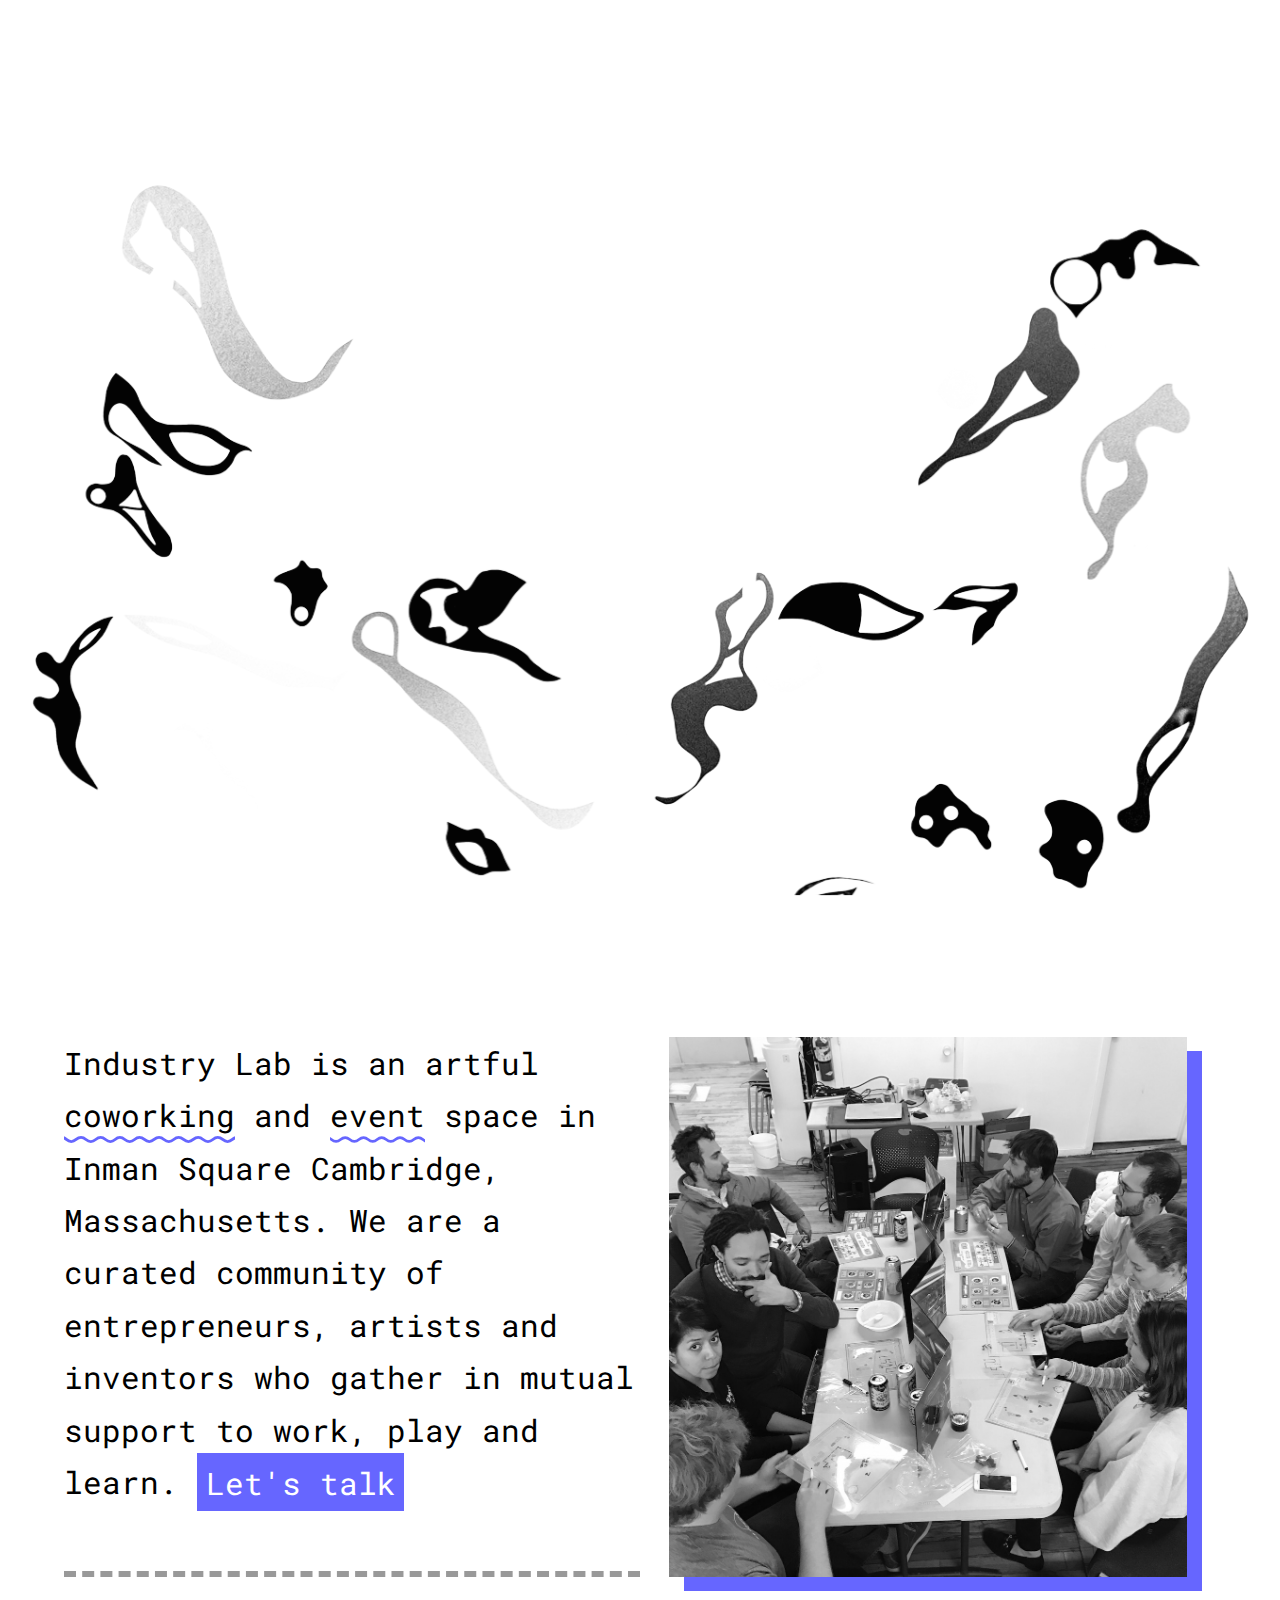
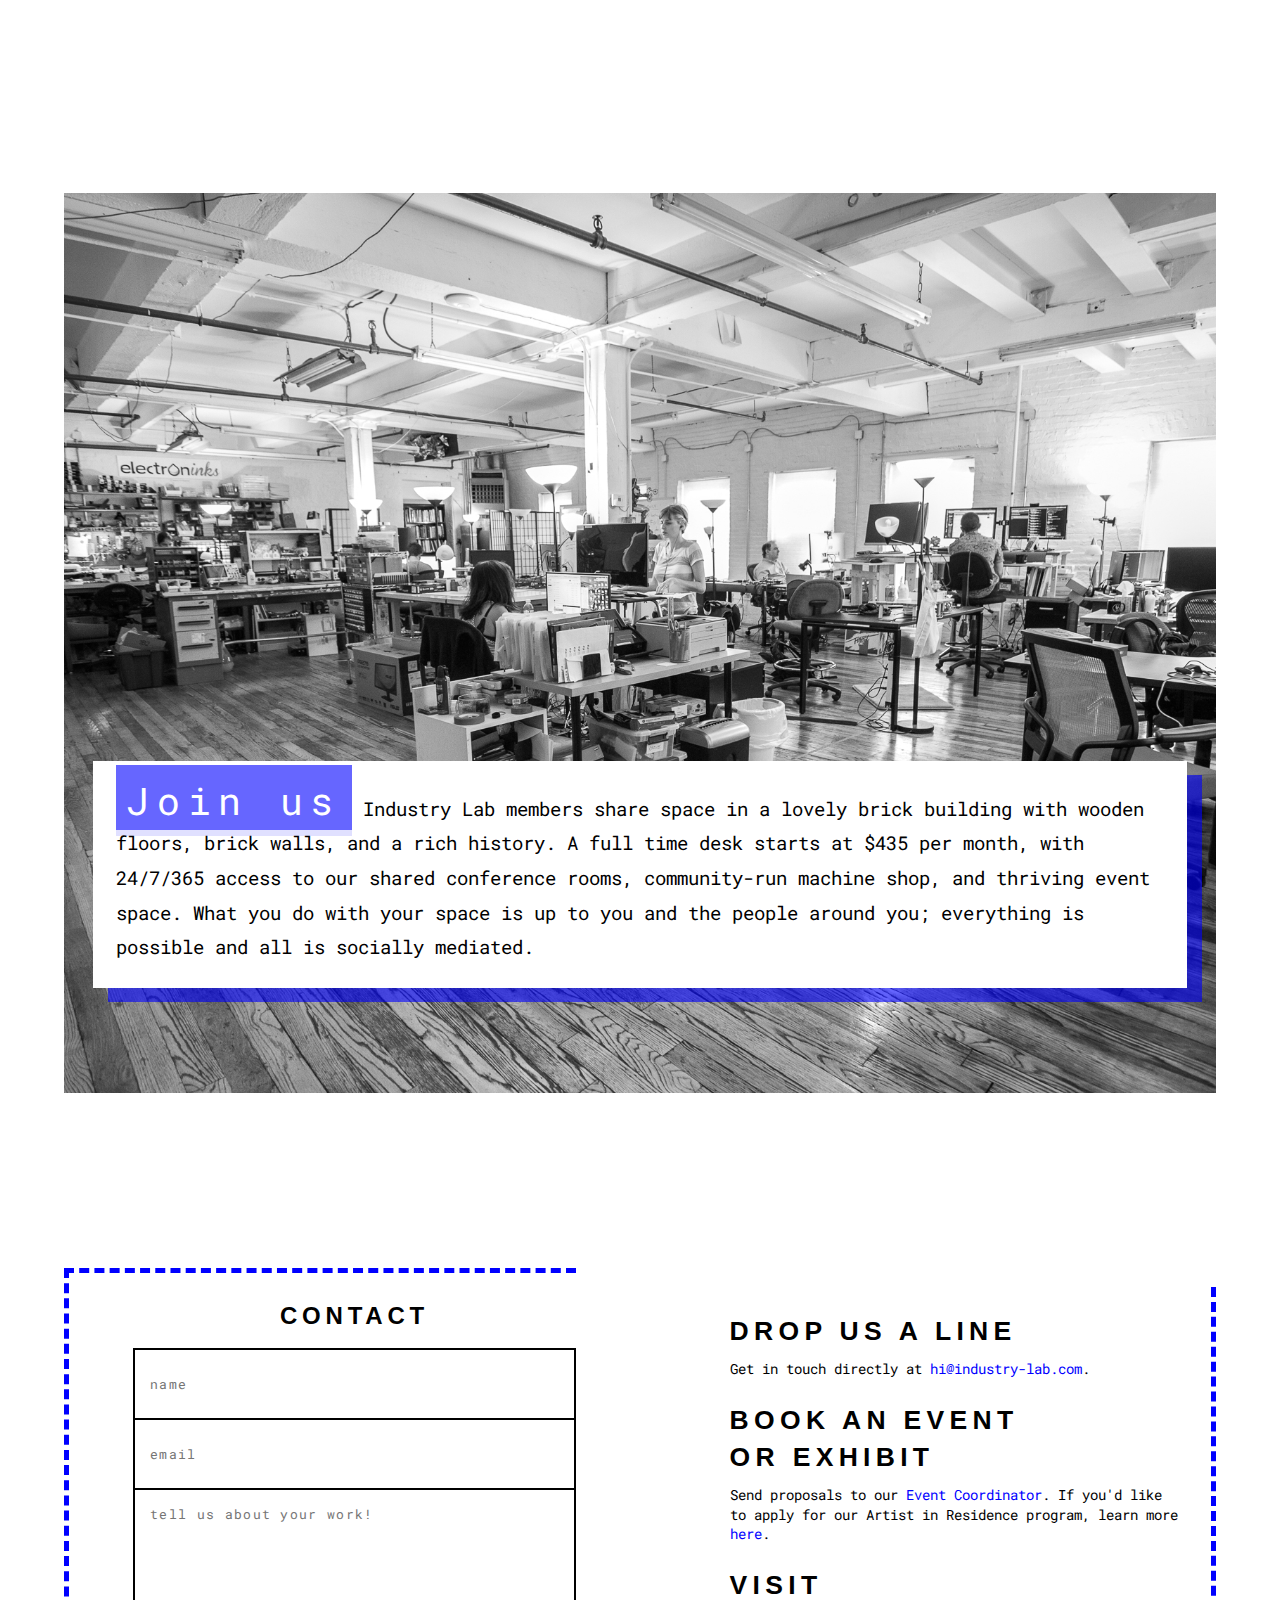
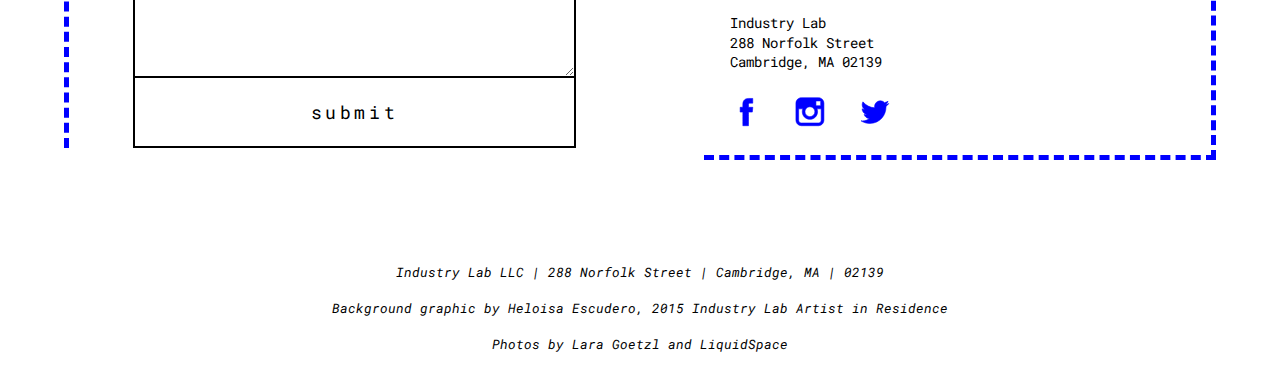
==== commit 1728a21a: "new event page, 8 listings, flyer lightbox icon" ====
--- a/index.html
+++ b/index.html
@@ -18,7 +18,7 @@
 	<script src="https://code.jquery.com/jquery-3.1.1.min.js"></script>
 	<script type="text/javascript" src="js/main.js"></script>
 </head>
-<body id="bodyHome">
+<body id="bodyHome" class="homeSvgTrace">
 
 	<!-- HOME ANIMATION -->
 
@@ -60,12 +60,12 @@
 					<div id="mobileNav">
 						<a id="mobileNavAbout">ABOUT</a>
 						<a id="mobileNavCoworking">COWORKING</a>
-						<a id="mobileNavEvents">EVENTS</a>
+						<a id="mobileNavEvents" href="events.html">EVENTS</a>
 						<a id="mobileNavContact">CONTACT</a>		
 					</div>
 					
 						<li><a id="navContact">CONTACT</a></li>
-						<li><a id="navEvents">EVENTS</a></li>
+						<li><a id="navEvents" href="events.html">EVENTS</a></li>
 						<li><a id="navCoworking">COWORKING</a></li>
 						<li><a id="navAbout" class="activeNav">ABOUT</a></li>
 						<a href="index.html"><img class="logoHome" id="aboutLogo" src="images/IL.svg" alt="Industry Lab Logo"></a>
@@ -134,49 +134,6 @@
 	</div>
 
 
-
-	<!-- EVENTS 150 CHARACTER LIMIT -->
-
-	<section id="eventsBody">
-		<a href="index.html"><img class="logoHome" id="eventsLogo" src="images/IL.svg" alt="Industry Lab Logo"></a>
-		<div class="condensedNav clearfix homeCondensedNav"><h5>ME<br>NU</h5></div>
-		
-		<div id="containerEvents">
-			<img class="eventsFlyerMobile" src="images/events/showandtell_akito.png"></img>
-			<div class="eventListing clearfix" id="akito">
-				<h2><a class="eventTitle firstEvent" href="https://www.eventbrite.com/e/industry-lab-show-tell-akito-van-troyer-tickets-35143676683" target="_blank">SHOW &amp; TELL:<br>AKITO VAN TROYER</a></h2>
-				<h3>06.12.17 &mdash; <br> 12:00 PM</h3>
-				<p>AiR <a class="eventLink" href="https://vantroyer.com">Akito Van Troyer</a> presents 'Interaction Design for Musical Wonderers.' Akito's work seeks to trigger your sonic curiosity to explore and invent.</p>	
-			</div>
- 
- 
-<img class="eventsFlyerMobile" src="images/events/MGF_Farm.jpg"></img>
-			<div class="eventListing clearfix" id="movementground">
-				<h2><a class="eventTitle firstEvent" href="https://movementgroundfarm.wordpress.com/about-2/csa-shares/" target="_blank">MOVEMENT GROUND<br>CSA PICK-UP</a></h2>
-				<h3>06.13.17 &mdash; <br> 3-6 PM</h3>
-				<p>Every Tuesday, <a class="eventLink" href="https://movementgroundfarm.wordpress.com/about-2/csa-shares/">Movement Ground Farm</a> shares their harvest and vision at Industry Lab with their summer CSA. Ends September 19th.</p>	
-			</div>
- 
- 
-<img class="eventsFlyerMobile" src="images/events/ 278f038e-a638-48bd-977c-b074a18a014c.jpg"></img>
-			<div class="eventListing clearfix" id="cosmos">
-				<h2><a class="eventTitle firstEvent" href="https://www.meetup.com/Church-of-the-Cosmos/" target="_blank">CHURCH OF THE COSMOS<br>VIEWING + DISCUSSION</a></h2>
-				<h3>06.14.17 &mdash; <br> 8:00 PM</h3>
-				<p>Every Wednesday, individuals watch <a class="eventLink" href="https://en.wikipedia.org/wiki/Cosmos:_A_Personal_Voyage">Cosmos</a> and seek to express their appreciation for the creation of the universe via discussion. <a href="https://secure.meetup.com/Church-of-the-Cosmos/contribute/">$2 donation</a>.</p>	
-			</div>
- 
- 
-<img class="eventsFlyerMobile" src="images/events/emmaleavitt.jpg"></img>
-			<div class="eventListing clearfix" id="emma">
-				<h2><a class="eventTitle firstEvent" href="https://www.soleiarts.com/" target="_blank">SHOW &amp; TELL:<br>SOLEI</a></h2>
-				<h3>06.28.17 &mdash; <br> 12:00 PM</h3>
-				<p>AiR <a class="eventLink" href="https://www.soleiarts.com/">Solei (Emma Leavitt)</a> shares about her body of work and what she hopes to accomplish at Industry Lab during her residency. Pizza for the timely!</p>	
-			</div>
- 
- 
-		</div>
-	</section>
-
 	<!-- CONTACT -->
 
 	<section id="contactBody">
@@ -201,7 +158,8 @@
 
 		<section id="contactInfo" class="clearfix">
 			<h2>DROP US A LINE</h2>
-			<p>Get in touch directly at <a href="mailto:hi@industry-lab.com">hi@industry-lab.com</a>.</p>
+			<p>Get in touch directly at <a href="mailto:hi@industry-lab.com">hi@industry-lab.com</a>.
+			</p>
 
 			<h2>BOOK AN EVENT <br> OR EXHIBIT</h2>
 			<p>Send proposals to our <a href="mailto:ellie@industry-lab.com">Event Coordinator</a>. If you'd like to apply for our Artist in Residence program, learn more <a href="https://docs.google.com/document/d/1VvSnNOV8joVUjjGz14Kuzifn2hXm9C8f-K_OWeoNS8A/edit?usp=sharing">here</a>.</p>
--- a/css/style.css
+++ b/css/style.css
@@ -418,6 +418,10 @@
   padding: .5% 3% 0 0;
 }
 
+#eventsNav {
+  display:inline-block;
+}
+
 .horizontalNav li {
   padding-top:0;
   margin-top:1%;
@@ -610,14 +614,18 @@
 /******************************************
 /* EVENTS                
 /*******************************************/
-
+#flyerIcon {
+  width:17%;
+    transition: all .3s ease;
+}
+
+#flyerIcon:hover {
+  transform:scale(1.1) rotate(15deg);
+
+}
 
 .eventsFlyerMobile {
   display:none;
-/*  background-image:url("../images/rin1.jpg");
-  background-size:cover;
-  background-position:center center;*/
-/*   height:35vh; */
   width:90%;
   margin:0 auto;
   clear:both;
@@ -870,7 +878,7 @@
   }
 
   .eventListing {
-    height:440px;
+    height:520px;
   }
 
   #form input {
@@ -912,7 +920,7 @@
   }
 
   .eventListing {
-    height:440px;
+    height:520px;
   }
 
     #form input {
@@ -1039,7 +1047,7 @@
 @media(max-width:1299px) and (min-width:1151px) {
 
 
- .horizontalNav li {
+.horizontalNav li {
     font-size: 1.4em;
   }
 
@@ -1047,7 +1055,7 @@
     height:100vh
   }
 
-    .coworkingAbout #aboutSectionEntry p {
+.coworkingAbout #aboutSectionEntry p {
     font-size:2.6em;
     line-height:1.68em;
   }
@@ -1056,13 +1064,6 @@
      font-size:1.6em;
     width:95%;
   }
-
- /* #coworkingBody p {
-    margin-top:55vh;
-  }
-*/
-
-
 
     .containerEvents h2 {
     font-size:.89em;
@@ -1808,10 +1809,6 @@
     border-bottom:5px dashed blue;
   }
 
-#eventsBody {
-  margin-top:140%;
-}
-
 #contactInfo h2{
   font-size: 1.5em;
  }
@@ -1935,10 +1932,6 @@
     padding:24% 0;
     border-bottom:5px dashed blue;
   }
-
-#eventsBody {
-  margin-top:140%;
-}
 
 #contactInfo h2{
   font-size: 1.5em;
@@ -2072,9 +2065,6 @@
     border-bottom:5px dashed blue;
   }
 
-#eventsBody {
-  margin-top:140%;
-}
 
 #contactInfo h2{
   font-size: 1.5em;
@@ -2205,10 +2195,6 @@
     border-bottom:5px dashed blue;
   }
 
-#eventsBody {
-  margin-top:140%;
-}
-
 #contactInfo h2{
   font-size: 1.5em;
  }
@@ -2274,10 +2260,6 @@
   }
   .eventListing {
     height: 75vh;
-  }
-
-  #eventsBody {
-    margin-top:130%;
   }
 
 #coworkingBody .coworkingAbout p{
@@ -2308,9 +2290,6 @@
       margin-top:-5%;
     }
 
-    #eventsBody {
-      margin-top:50%;
-    }
 
     .eventListing {
       height:230px;
@@ -2341,9 +2320,6 @@
       padding-top:60%;
     }
 
-    #eventsBody {
-      margin-top:30%;
-    }
 
     .eventListing {
       height:250px;
@@ -2369,9 +2345,7 @@
       padding-top:60%;
     }
 
-    #eventsBody {
-      margin-top:30%;
-    }
+   
 
     .eventListing {
       height:250px;
